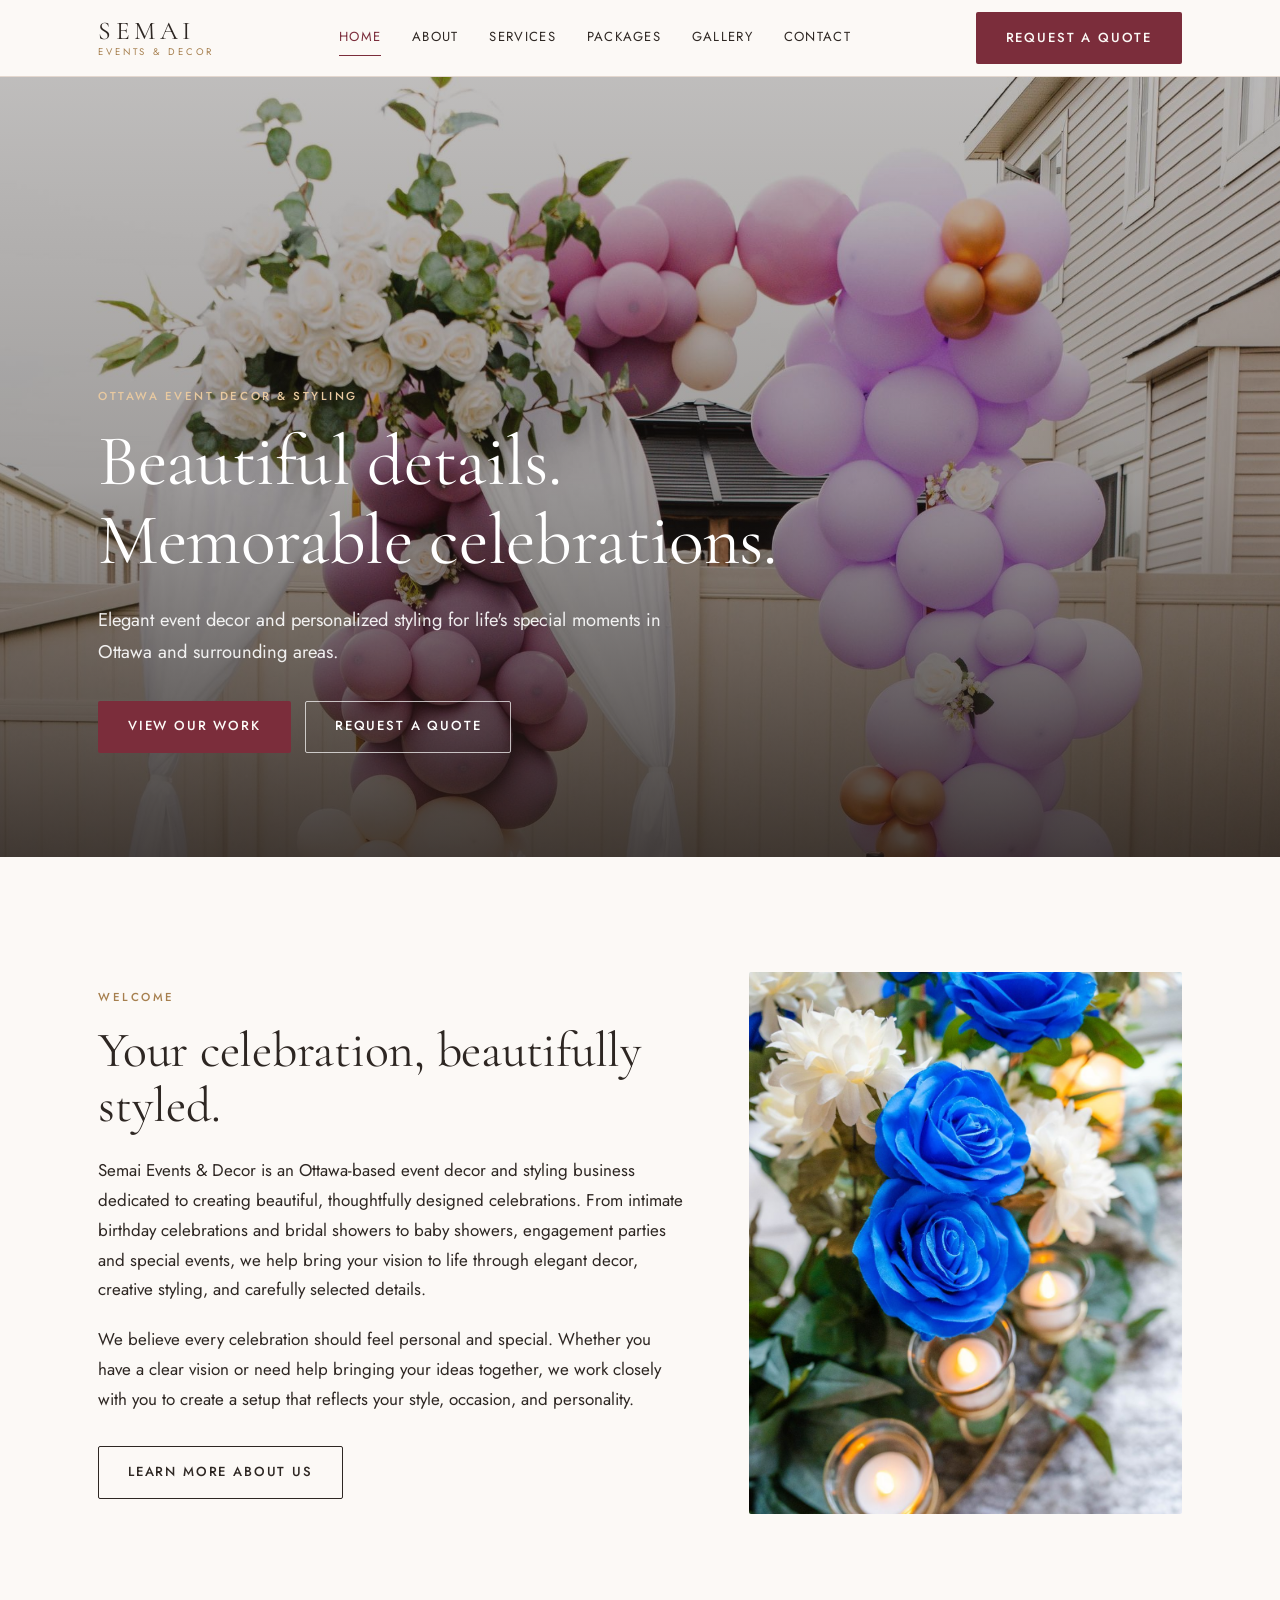
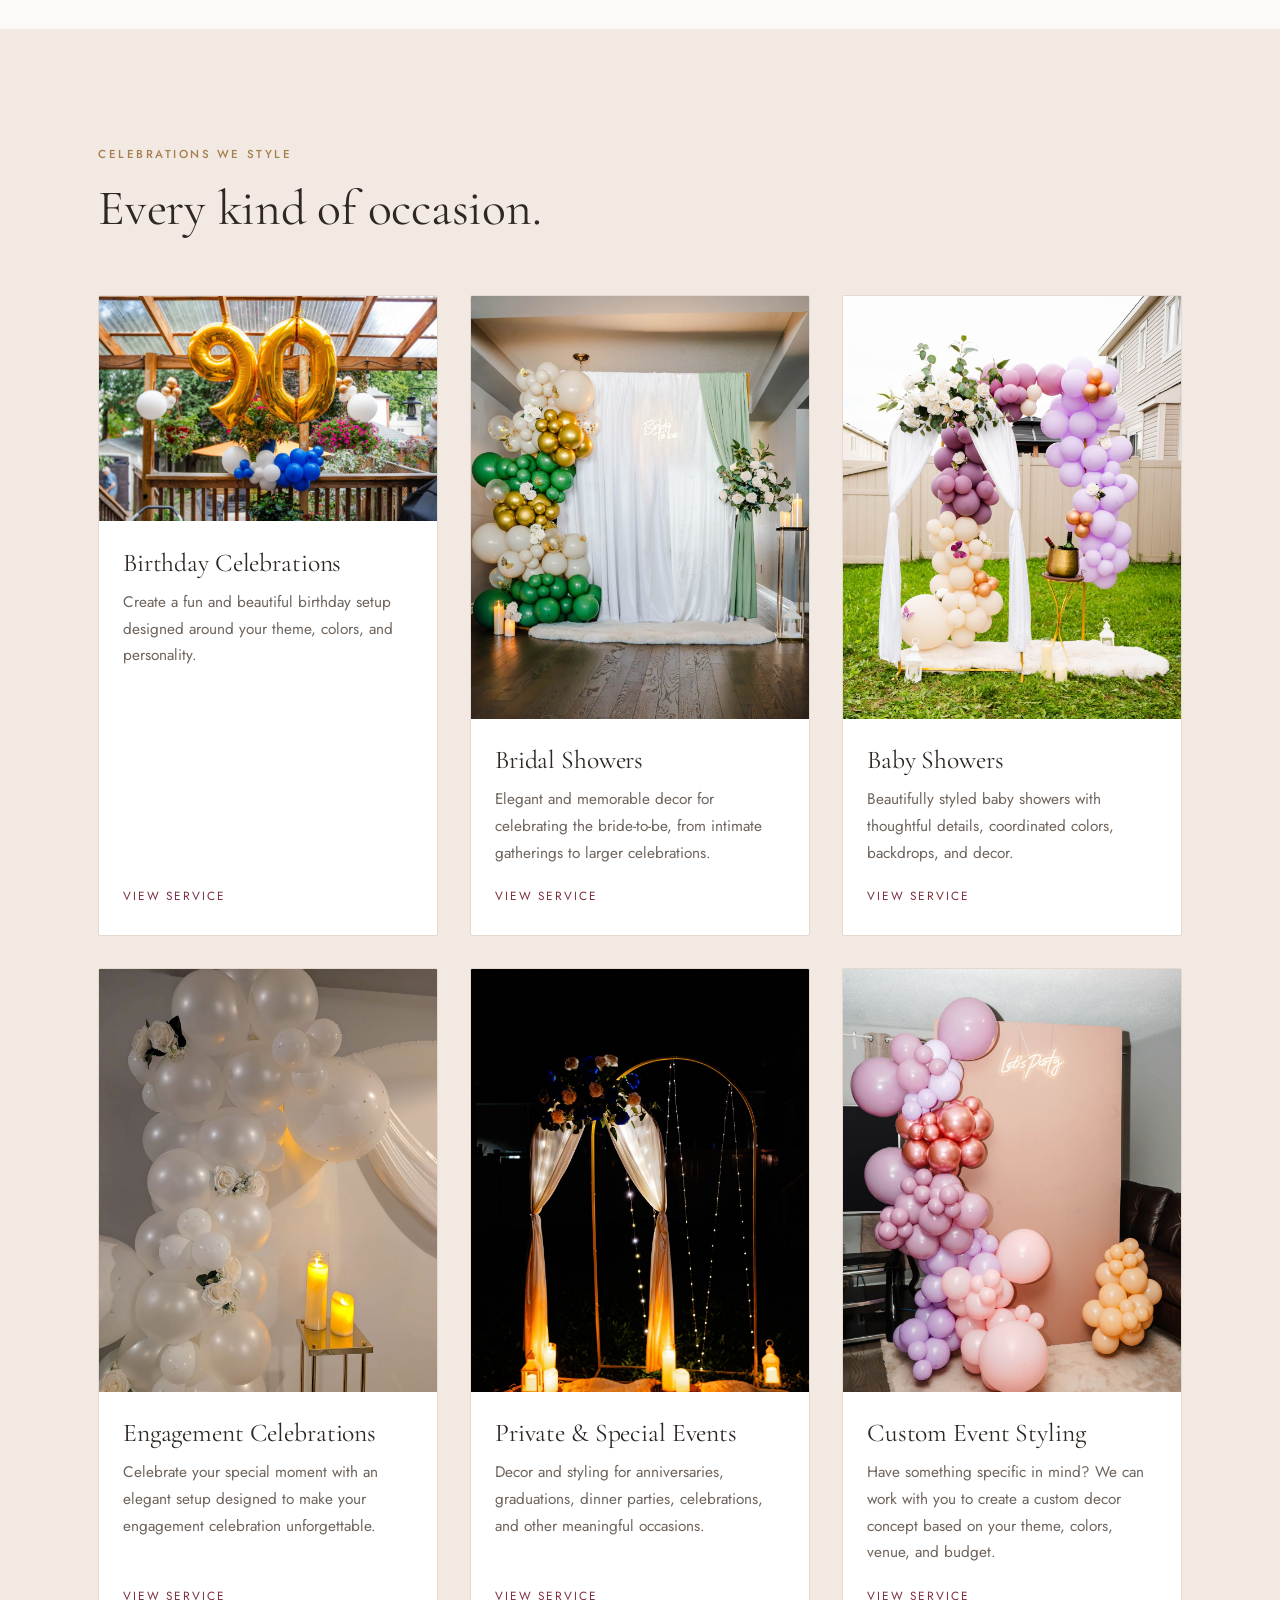
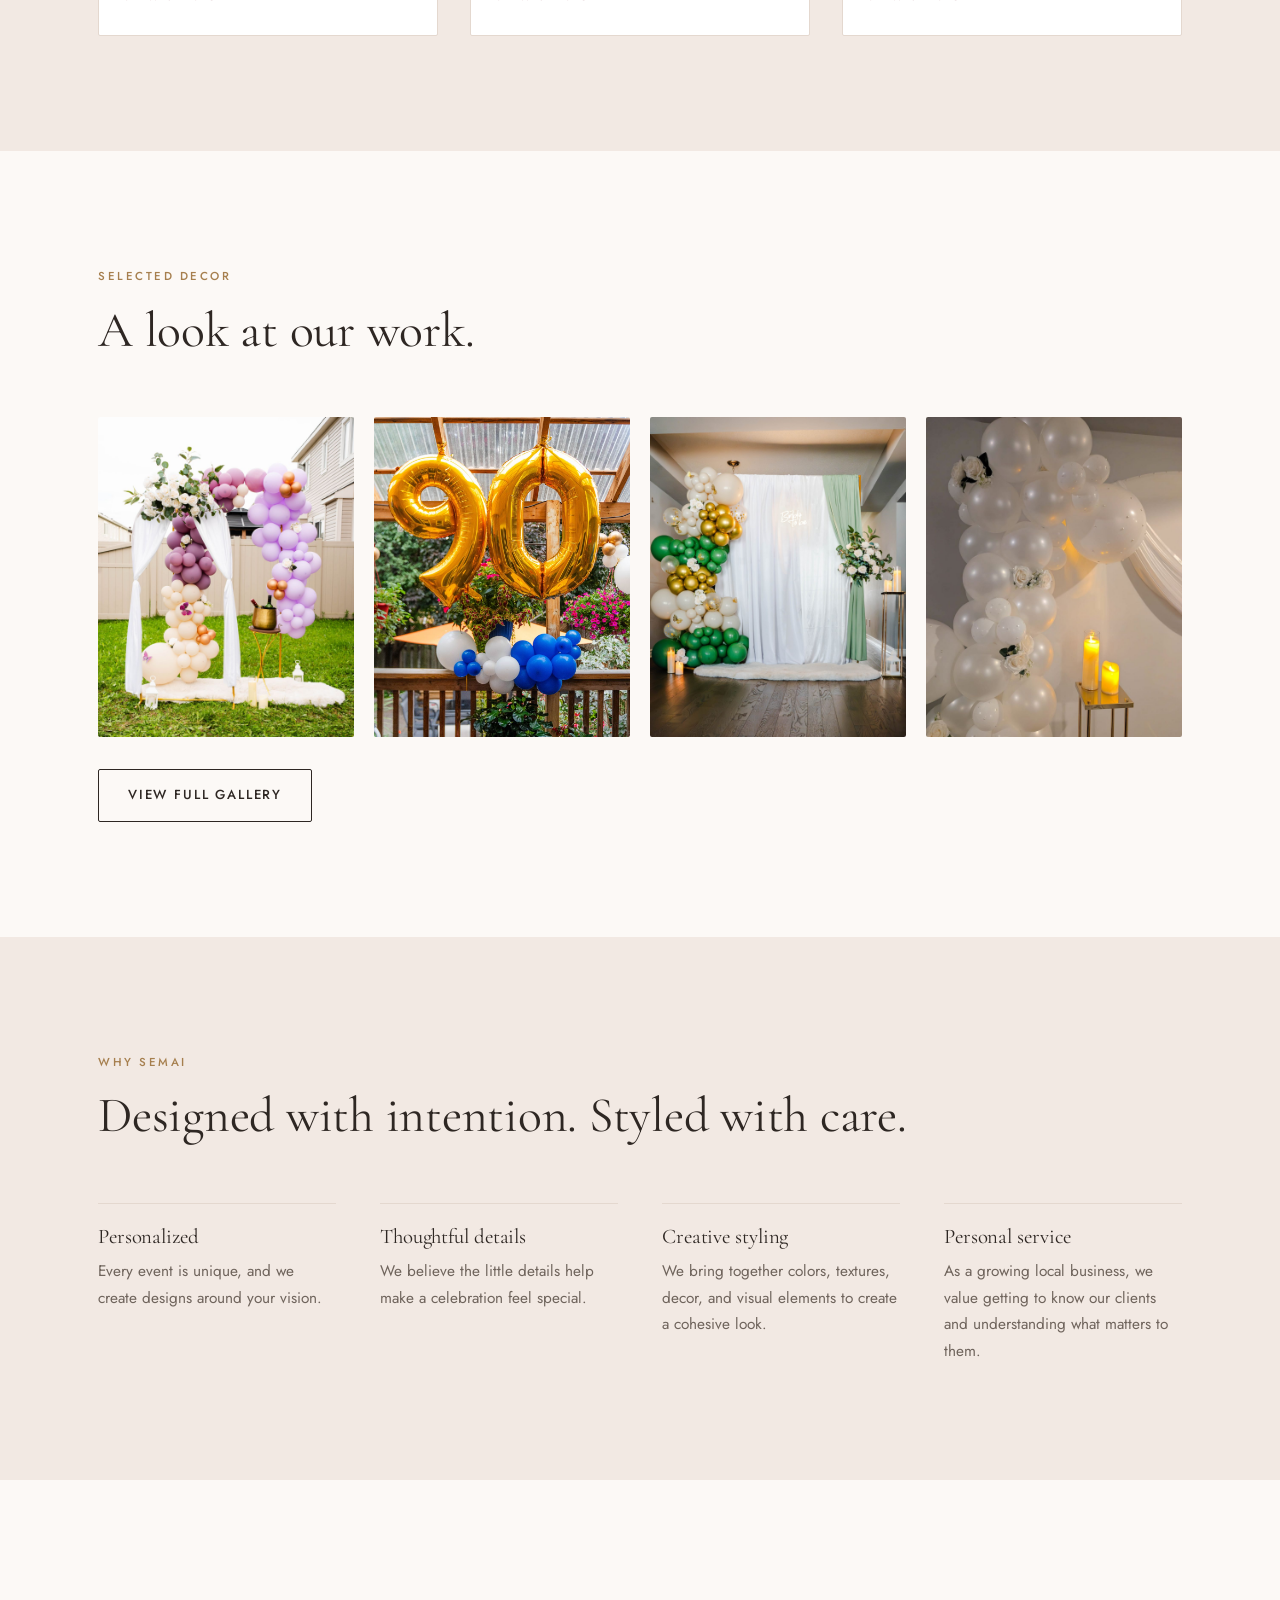
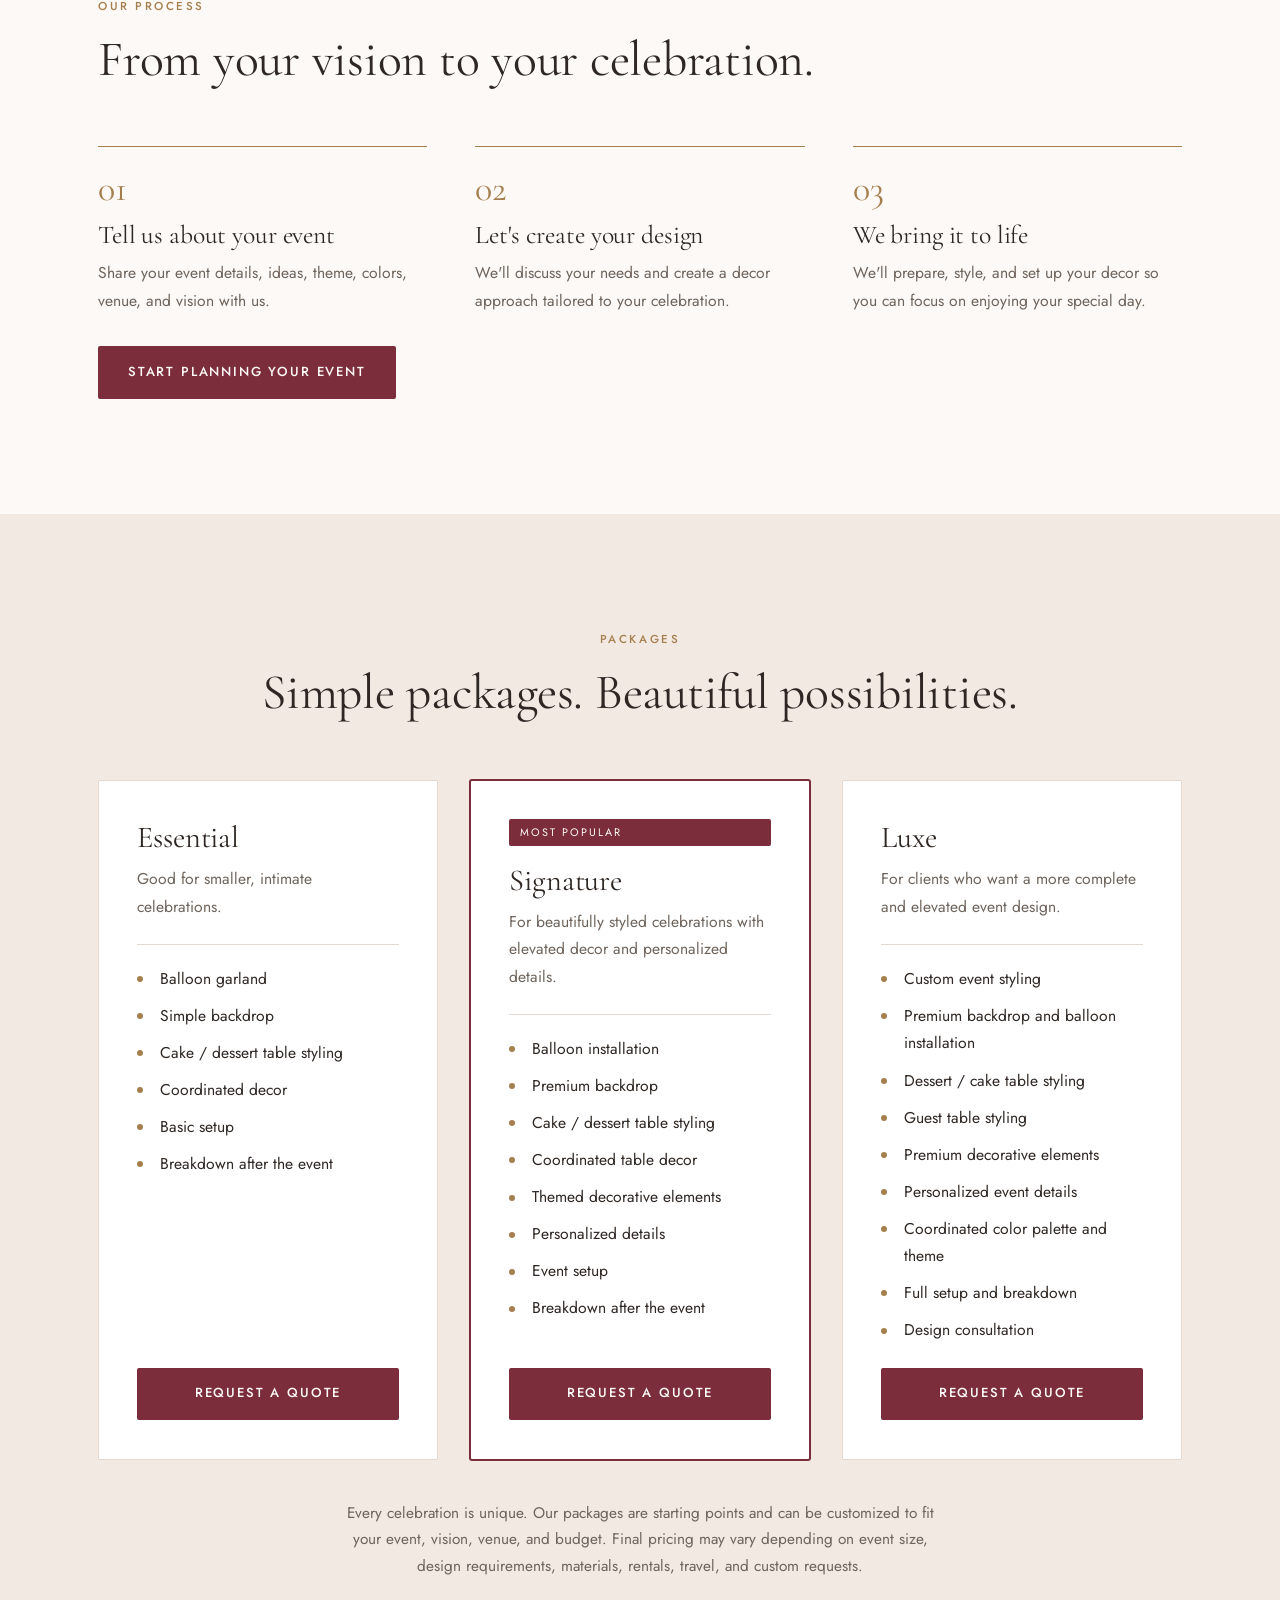
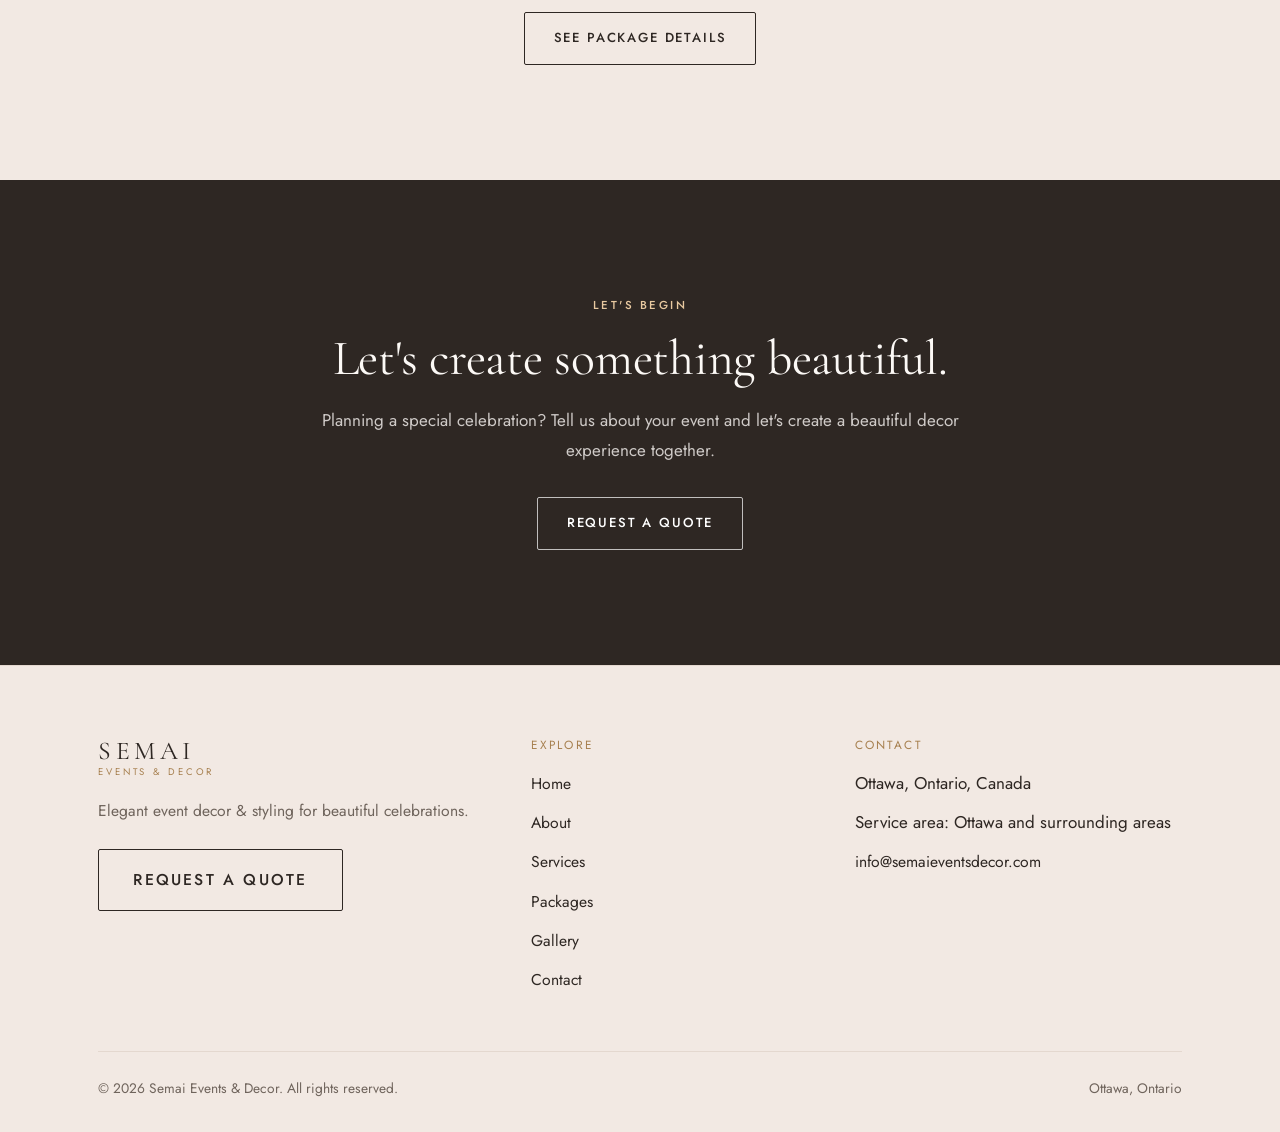
==== index.html @ d8f9713a "Add files via upload" ====
<!doctype html>
<html lang="en">
<head>
<meta charset="utf-8">
<meta name="viewport" content="width=device-width, initial-scale=1">
<title>Semai Events &amp; Decor | Ottawa Event Decor &amp; Styling</title>
<meta name="description" content="Semai Events &amp; Decor is an Ottawa event decorator creating beautiful, personalized event styling for birthdays, bridal showers, baby showers, engagements, and special events in Ottawa and surrounding areas.">
<meta name="author" content="Semai Events &amp; Decor">
<link rel="canonical" href="https://semaieventsdecor.com/">
<meta property="og:type" content="website">
<meta property="og:site_name" content="Semai Events &amp; Decor">
<meta property="og:title" content="Semai Events &amp; Decor | Ottawa Event Decor &amp; Styling">
<meta property="og:description" content="Semai Events &amp; Decor is an Ottawa event decorator creating beautiful, personalized event styling for birthdays, bridal showers, baby showers, engagements, and special events in Ottawa and surrounding areas.">
<meta property="og:url" content="https://semaieventsdecor.com/">
<meta property="og:image" content="https://semaieventsdecor.com/hero.jpg">
<meta name="twitter:card" content="summary_large_image">
<meta name="twitter:title" content="Semai Events &amp; Decor | Ottawa Event Decor &amp; Styling">
<meta name="twitter:description" content="Semai Events &amp; Decor is an Ottawa event decorator creating beautiful, personalized event styling for birthdays, bridal showers, baby showers, engagements, and special events in Ottawa and surrounding areas.">
<meta name="twitter:image" content="https://semaieventsdecor.com/hero.jpg">
<link rel="preconnect" href="https://fonts.googleapis.com">
<link rel="preconnect" href="https://fonts.gstatic.com" crossorigin>
<link href="https://fonts.googleapis.com/css2?family=Cormorant+Garamond:wght@300;400;500&amp;family=Jost:wght@300;400;500&amp;display=swap" rel="stylesheet">
<link rel="stylesheet" href="style.css">
</head>
<body>
<a class="skip-link" href="#main">Skip to content</a>
<header class="site-header">
  <div class="wrap site-header__inner">
    <a class="wordmark" href="index.html">
      <span class="wordmark__name">SEMAI</span>
      <span class="wordmark__sub">Events &amp; Decor</span>
    </a>
    <button class="nav-toggle" type="button" aria-expanded="false" aria-controls="primary-nav">
      <span></span><span></span><span></span>
      <span class="visually-hidden">Menu</span>
    </button>
    <nav class="nav" id="primary-nav" aria-label="Primary" hidden>
      <a href="index.html" aria-current="page">Home</a><a href="about.html">About</a><a href="services.html">Services</a><a href="packages.html">Packages</a><a href="gallery.html">Gallery</a><a href="contact.html">Contact</a>
    </nav>
    <a class="btn btn--solid header-cta" href="contact.html">Request a quote</a>
  </div>
</header>
<main id="main">

<section class="hero">
  <div class="hero__media"><img src="hero.jpg" data-fallback="https://semaieventsdecor.lovable.app/__l5e/assets-v1/5c01aa2e-61d4-41f7-9724-620efdf21cb2/hero.jpg" alt="Lilac, mauve and cream balloon arch with white roses and draped fabric in a backyard" loading="eager" fetchpriority="high"></div>
  <div class="wrap hero__inner">
    <span class="eyebrow">Ottawa event decor &amp; styling</span>
    <h1>Beautiful details.<br>Memorable celebrations.</h1>
    <p>Elegant event decor and personalized styling for life's special moments in Ottawa and surrounding areas.</p>
    <div class="btn-row">
      <a class="btn btn--solid" href="gallery.html">View our work</a>
      <a class="btn btn--light" href="contact.html">Request a quote</a>
    </div>
  </div>
</section>

<section class="section">
  <div class="wrap split split--wide-text">
    <div class="split__body">
      <span class="eyebrow">Welcome</span>
      <h2>Your celebration, beautifully styled.</h2>
      <p>Semai Events &amp; Decor is an Ottawa-based event decor and styling business dedicated to creating beautiful, thoughtfully designed celebrations. From intimate birthday celebrations and bridal showers to baby showers, engagement parties and special events, we help bring your vision to life through elegant decor, creative styling, and carefully selected details.</p>
      <p>We believe every celebration should feel personal and special. Whether you have a clear vision or need help bringing your ideas together, we work closely with you to create a setup that reflects your style, occasion, and personality.</p>
      <div class="btn-row"><a class="btn btn--ghost" href="about.html">Learn more about us</a></div>
    </div>
    <div class="split__media"><img src="about-studio.jpg" data-fallback="https://semaieventsdecor.lovable.app/assets/about-studio-kHiAcxfi.jpg" alt="Close-up of blue roses, white blooms and candlelight in a Semai Events &amp; Decor arrangement" loading="lazy"></div>
  </div>
</section>

<section class="section section--shell">
  <div class="wrap">
    <div class="section-head">
      <span class="eyebrow">Celebrations we style</span>
      <h2>Every kind of occasion.</h2>
    </div>
    <div class="cards"><a class="card" href="services.html">
  <div class="card__media" style="--media-ratio: 3 / 2"><img src="service-birthday.jpg" data-fallback="https://semaieventsdecor.lovable.app/assets/service-birthday-DWhHZ_2a.jpg" alt="Ninetieth birthday decor with gold number balloons and a blue and white garland under a garden pergola" loading="lazy"></div>
  <div class="card__body">
    <h3>Birthday Celebrations</h3>
    <p>Create a fun and beautiful birthday setup designed around your theme, colors, and personality.</p>
    <span class="card__more">View service</span>
  </div>
</a><a class="card" href="services.html">
  <div class="card__media"><img src="service-bridal.jpg" data-fallback="https://semaieventsdecor.lovable.app/assets/service-bridal-CkYIw01B.jpg" alt="Green, gold and cream balloon garland beside a white drape with a glowing Bride to be neon sign and a sage curtain with white roses" loading="lazy"></div>
  <div class="card__body">
    <h3>Bridal Showers</h3>
    <p>Elegant and memorable decor for celebrating the bride-to-be, from intimate gatherings to larger celebrations.</p>
    <span class="card__more">View service</span>
  </div>
</a><a class="card" href="services.html">
  <div class="card__media"><img src="service-baby.jpg" data-fallback="https://semaieventsdecor.lovable.app/assets/service-baby-DbaqTa8D.jpg" alt="Lilac and mauve balloon arch with white roses and draped fabric in a garden" loading="lazy"></div>
  <div class="card__body">
    <h3>Baby Showers</h3>
    <p>Beautifully styled baby showers with thoughtful details, coordinated colors, backdrops, and decor.</p>
    <span class="card__more">View service</span>
  </div>
</a><a class="card" href="services.html">
  <div class="card__media"><img src="service-engagement.jpg" data-fallback="https://semaieventsdecor.lovable.app/assets/service-engagement-7bYrcUMP.jpg" alt="White pearl balloon garland with ivory roses and candlelight" loading="lazy"></div>
  <div class="card__body">
    <h3>Engagement Celebrations</h3>
    <p>Celebrate your special moment with an elegant setup designed to make your engagement celebration unforgettable.</p>
    <span class="card__more">View service</span>
  </div>
</a><a class="card" href="services.html">
  <div class="card__media"><img src="service-private.jpg" alt="Candlelit gold arch with fairy lights and blue and peach roses at night" loading="lazy"></div>
  <div class="card__body">
    <h3>Private &amp; Special Events</h3>
    <p>Decor and styling for anniversaries, graduations, dinner parties, celebrations, and other meaningful occasions.</p>
    <span class="card__more">View service</span>
  </div>
</a><a class="card" href="services.html">
  <div class="card__media"><img src="service-custom.jpg" data-fallback="https://semaieventsdecor.lovable.app/assets/service-custom-Btgn97VC.jpg" alt="Balloon garland in mauve, lilac, blush and rose gold framing a peach backdrop with a Let&#39;s Party neon sign" loading="lazy"></div>
  <div class="card__body">
    <h3>Custom Event Styling</h3>
    <p>Have something specific in mind? We can work with you to create a custom decor concept based on your theme, colors, venue, and budget.</p>
    <span class="card__more">View service</span>
  </div>
</a></div>
  </div>
</section>

<section class="section">
  <div class="wrap">
    <div class="section-head">
      <span class="eyebrow">Selected decor</span>
      <h2>A look at our work.</h2>
    </div>
    <div class="grid-gallery"><figure class="shot" style="cursor:default"><img src="service-baby.jpg" data-fallback="https://semaieventsdecor.lovable.app/assets/service-baby-DbaqTa8D.jpg" alt="Lilac and mauve balloon arch with white roses and draped fabric in a garden" loading="lazy"></figure><figure class="shot" style="cursor:default"><img src="service-birthday.jpg" data-fallback="https://semaieventsdecor.lovable.app/assets/service-birthday-DWhHZ_2a.jpg" alt="Ninetieth birthday decor with gold number balloons and a blue and white garland under a garden pergola" loading="lazy"></figure><figure class="shot" style="cursor:default"><img src="service-bridal.jpg" data-fallback="https://semaieventsdecor.lovable.app/assets/service-bridal-CkYIw01B.jpg" alt="Green, gold and cream balloon garland beside a white drape with a glowing Bride to be neon sign and a sage curtain with white roses" loading="lazy"></figure><figure class="shot" style="cursor:default"><img src="service-engagement.jpg" data-fallback="https://semaieventsdecor.lovable.app/assets/service-engagement-7bYrcUMP.jpg" alt="White pearl balloon garland with ivory roses and candlelight" loading="lazy"></figure></div>
    <div class="btn-row"><a class="btn btn--ghost" href="gallery.html">View full gallery</a></div>
  </div>
</section>

<section class="section section--shell">
  <div class="wrap">
    <div class="section-head">
      <span class="eyebrow">Why Semai</span>
      <h2>Designed with intention. Styled with care.</h2>
    </div>
    <div class="values"><div class="value"><h3>Personalized</h3><p>Every event is unique, and we create designs around your vision.</p></div><div class="value"><h3>Thoughtful details</h3><p>We believe the little details help make a celebration feel special.</p></div><div class="value"><h3>Creative styling</h3><p>We bring together colors, textures, decor, and visual elements to create a cohesive look.</p></div><div class="value"><h3>Personal service</h3><p>As a growing local business, we value getting to know our clients and understanding what matters to them.</p></div></div>
  </div>
</section>

<section class="section">
  <div class="wrap">
    <div class="section-head">
      <span class="eyebrow">Our process</span>
      <h2>From your vision to your celebration.</h2>
    </div>
    <div class="steps"><div class="step"><span class="step__num">01</span><h3>Tell us about your event</h3><p>Share your event details, ideas, theme, colors, venue, and vision with us.</p></div><div class="step"><span class="step__num">02</span><h3>Let's create your design</h3><p>We'll discuss your needs and create a decor approach tailored to your celebration.</p></div><div class="step"><span class="step__num">03</span><h3>We bring it to life</h3><p>We'll prepare, style, and set up your decor so you can focus on enjoying your special day.</p></div></div>
    <div class="btn-row"><a class="btn btn--solid" href="contact.html">Start planning your event</a></div>
  </div>
</section>

<section class="section section--shell">
  <div class="wrap">
    <div class="section-head section-head--center">
      <span class="eyebrow">Packages</span>
      <h2>Simple packages. Beautiful possibilities.</h2>
    </div>
    <div class="packages"><article class="package">
  
  <h3>Essential</h3>
  <p class="package__intro">Good for smaller, intimate celebrations.</p>
  <ul class="package__list"><li>Balloon garland</li><li>Simple backdrop</li><li>Cake / dessert table styling</li><li>Coordinated decor</li><li>Basic setup</li><li>Breakdown after the event</li></ul>
  
  <a class="btn btn--solid" href="contact.html">Request a quote</a>
</article>
<article class="package package--featured">
  <span class="package__flag">Most popular</span>
  <h3>Signature</h3>
  <p class="package__intro">For beautifully styled celebrations with elevated decor and personalized details.</p>
  <ul class="package__list"><li>Balloon installation</li><li>Premium backdrop</li><li>Cake / dessert table styling</li><li>Coordinated table decor</li><li>Themed decorative elements</li><li>Personalized details</li><li>Event setup</li><li>Breakdown after the event</li></ul>
  
  <a class="btn btn--solid" href="contact.html">Request a quote</a>
</article>
<article class="package">
  
  <h3>Luxe</h3>
  <p class="package__intro">For clients who want a more complete and elevated event design.</p>
  <ul class="package__list"><li>Custom event styling</li><li>Premium backdrop and balloon installation</li><li>Dessert / cake table styling</li><li>Guest table styling</li><li>Premium decorative elements</li><li>Personalized event details</li><li>Coordinated color palette and theme</li><li>Full setup and breakdown</li><li>Design consultation</li></ul>
  
  <a class="btn btn--solid" href="contact.html">Request a quote</a>
</article></div>
    <p style="margin:2.5rem auto 0;text-align:center;color:var(--muted);font-size:.96rem">Every celebration is unique. Our packages are starting points and can be customized to fit your event, vision, venue, and budget. Final pricing may vary depending on event size, design requirements, materials, rentals, travel, and custom requests.</p>
    <div class="btn-row btn-row--center"><a class="btn btn--ghost" href="packages.html">See package details</a></div>
  </div>
</section>

<section class="section section--shell reviews" id="reviews" hidden aria-roledescription="carousel" aria-label="What our clients say">
  <div class="wrap">
    <span class="eyebrow">Kind words</span>
    <div class="reviews__stage">
      <button class="review__arrow review__arrow--prev" type="button" aria-label="Previous review"><svg viewBox="0 0 24 24" aria-hidden="true" focusable="false"><path d="M9 5l7 7-7 7" fill="none" stroke="currentColor" stroke-width="1.5" stroke-linecap="round" stroke-linejoin="round"/></svg></button>
      <div class="review__body">
        <blockquote class="review__text" aria-live="polite"></blockquote>
        <p class="review__who"></p>
      </div>
      <button class="review__arrow review__arrow--next" type="button" aria-label="Next review"><svg viewBox="0 0 24 24" aria-hidden="true" focusable="false"><path d="M9 5l7 7-7 7" fill="none" stroke="currentColor" stroke-width="1.5" stroke-linecap="round" stroke-linejoin="round"/></svg></button>
    </div>
    <div class="review__dots"></div>
    <p class="review__count" hidden></p>
  </div>
</section>
<section class="section cta-band">
  <div class="wrap">
    <span class="eyebrow">Let's begin</span>
    <h2>Let's create something beautiful.</h2>
    <p>Planning a special celebration? Tell us about your event and let's create a beautiful decor experience together.</p>
    <div class="btn-row btn-row--center">
      <a class="btn btn--light" href="contact.html">Request a quote</a>
    </div>
  </div>
</section>

</main>
<footer class="site-footer">
  <div class="wrap">
    <div class="footer-grid">
      <div>
        <a class="wordmark" href="index.html">
          <span class="wordmark__name">SEMAI</span>
          <span class="wordmark__sub">Events &amp; Decor</span>
        </a>
        <p style="margin-top:1.25rem">Elegant event decor &amp; styling for beautiful celebrations.</p>
        <a class="btn btn--ghost" href="contact.html">Request a quote</a>
      </div>
      <div>
        <h2>Explore</h2>
        <ul><li><a href="index.html">Home</a></li><li><a href="about.html">About</a></li><li><a href="services.html">Services</a></li><li><a href="packages.html">Packages</a></li><li><a href="gallery.html">Gallery</a></li><li><a href="contact.html">Contact</a></li></ul>
      </div>
      <div>
        <h2>Contact</h2>
        <ul>
          <li>Ottawa, Ontario, Canada</li>
          <li>Service area: Ottawa and surrounding areas</li>
          <li><a href="mailto:info@semaieventsdecor.com">info@semaieventsdecor.com</a></li>
        </ul>
      </div>
    </div>
    <div class="footer-bottom">
      <span>&copy; <span data-year>2026</span> Semai Events &amp; Decor. All rights reserved.</span>
      <span>Ottawa, Ontario</span>
    </div>
  </div>
</footer>
<script src="main.js"></script>
</body>
</html>
---- style.css ----
/* =============================================================
   Semai Events & Decor — stylesheet
   All colours, fonts and spacing live in the :root block below.
   Change a value there and it updates across every page.
   ============================================================= */

:root {
  /* --- Colour ------------------------------------------------ */
  --paper:      #FCF9F6;   /* page background, warm ivory        */
  --shell:      #F2E9E3;   /* alternating section background     */
  --ink:        #2E2723;   /* body + headings, warm near-black   */
  --muted:      #6F645C;   /* secondary text                     */
  --wine:       #7B2D3B;   /* primary accent, deep burgundy      */
  --wine-dark:  #5E2029;   /* hover state for the accent         */
  --brass:      #A67F4E;   /* hairlines, small marks, eyebrows   */
  --line:       #E4D8CF;   /* borders and rules                  */
  --white:      #FFFFFF;

  /* --- Type -------------------------------------------------- */
  --serif: "Cormorant Garamond", "Georgia", "Times New Roman", serif;
  --sans:  "Jost", "Helvetica Neue", Arial, sans-serif;

  /* --- Layout ------------------------------------------------ */
  --wrap: 1180px;
  --gutter: clamp(1.25rem, 5vw, 3rem);
  --section-y: clamp(4rem, 9vw, 7.5rem);
  --radius: 2px;
}

/* --- Reset -------------------------------------------------- */
*, *::before, *::after { box-sizing: border-box; }
html { -webkit-text-size-adjust: 100%; scroll-behavior: smooth; }
body, h1, h2, h3, h4, p, ul, ol, li, figure, blockquote { margin: 0; padding: 0; }
ul, ol { list-style: none; }
img { max-width: 100%; display: block; height: auto; }
button, input, select, textarea { font: inherit; color: inherit; }

@media (prefers-reduced-motion: reduce) {
  html { scroll-behavior: auto; }
  *, *::before, *::after {
    animation-duration: .01ms !important;
    animation-iteration-count: 1 !important;
    transition-duration: .01ms !important;
  }
}

/* --- Base --------------------------------------------------- */
body {
  background: var(--paper);
  color: var(--ink);
  font-family: var(--sans);
  font-size: 1.0625rem;
  font-weight: 400;
  line-height: 1.75;
  -webkit-font-smoothing: antialiased;
}

h1, h2, h3, .display {
  font-family: var(--serif);
  font-weight: 400;
  line-height: 1.1;
  letter-spacing: -0.005em;
}

h1 { font-size: clamp(2.75rem, 7vw, 4.75rem); }
h2 { font-size: clamp(2rem, 4.6vw, 3.1rem); }
h3 { font-size: clamp(1.35rem, 2.2vw, 1.6rem); line-height: 1.25; }

p { max-width: 68ch; }
a { color: var(--wine); text-decoration-thickness: 1px; text-underline-offset: 3px; }

:focus-visible {
  outline: 2px solid var(--wine);
  outline-offset: 3px;
}

.skip-link {
  position: absolute; left: -9999px; top: 0; z-index: 999;
  background: var(--ink); color: var(--paper);
  padding: .75rem 1.25rem;
}
.skip-link:focus { left: 0; }

/* --- Layout helpers ----------------------------------------- */
.wrap {
  width: 100%;
  max-width: var(--wrap);
  margin-inline: auto;
  padding-inline: var(--gutter);
}
.section { padding-block: var(--section-y); }
.section--shell { background: var(--shell); }
.section--tight { padding-block: clamp(2.5rem, 5vw, 4rem); }

.eyebrow {
  font-family: var(--sans);
  font-size: .72rem;
  font-weight: 500;
  letter-spacing: .22em;
  text-transform: uppercase;
  color: var(--brass);
  display: block;
  margin-bottom: 1rem;
}

.lede {
  font-size: 1.15rem;
  color: var(--muted);
  max-width: 62ch;
}

.section-head { margin-bottom: clamp(2.5rem, 5vw, 3.75rem); }
.section-head--center { text-align: center; }
.section-head--center p { margin-inline: auto; }

.rule {
  border: 0;
  border-top: 1px solid var(--line);
  margin-block: clamp(2.5rem, 5vw, 4rem);
}

/* --- Buttons ------------------------------------------------- */
.btn {
  display: inline-block;
  font-family: var(--sans);
  font-size: .82rem;
  font-weight: 500;
  letter-spacing: .14em;
  text-transform: uppercase;
  text-decoration: none;
  padding: 1.05em 2.2em;
  border: 1px solid transparent;
  border-radius: var(--radius);
  cursor: pointer;
  transition: background-color .2s ease, color .2s ease, border-color .2s ease;
}
.btn--solid { background: var(--wine); color: var(--paper); }
.btn--solid:hover, .btn--solid:focus-visible { background: var(--wine-dark); }
.btn--ghost { background: transparent; color: var(--ink); border-color: var(--ink); }
.btn--ghost:hover, .btn--ghost:focus-visible { background: var(--ink); color: var(--paper); }
.btn--light { background: transparent; color: var(--white); border-color: rgba(255,255,255,.7); }
.btn--light:hover, .btn--light:focus-visible { background: var(--white); color: var(--ink); }
.btn-row { display: flex; flex-wrap: wrap; gap: .9rem; margin-top: 2rem; }
.btn-row--center { justify-content: center; }

/* --- Header -------------------------------------------------- */
.site-header {
  position: sticky; top: 0; z-index: 100;
  background: rgba(252, 249, 246, .94);
  backdrop-filter: saturate(140%) blur(8px);
  border-bottom: 1px solid var(--line);
}
.site-header__inner {
  display: flex; align-items: center; justify-content: space-between;
  gap: 1.5rem;
  min-height: 76px;
}
.wordmark { text-decoration: none; color: var(--ink); line-height: 1; display: block; }
.wordmark__name {
  font-family: var(--serif);
  font-size: 1.6rem;
  letter-spacing: .18em;
  display: block;
}
.wordmark__sub {
  font-size: .6rem;
  letter-spacing: .3em;
  text-transform: uppercase;
  color: var(--brass);
  display: block;
  margin-top: .25rem;
}

.nav { display: flex; align-items: center; gap: clamp(1rem, 2.4vw, 2rem); }
.nav a {
  color: var(--ink);
  text-decoration: none;
  font-size: .82rem;
  letter-spacing: .1em;
  text-transform: uppercase;
  padding-block: .4rem;
  border-bottom: 1px solid transparent;
}
.nav a:hover { border-bottom-color: var(--brass); }
.nav a[aria-current="page"] { border-bottom-color: var(--wine); color: var(--wine); }

.header-cta { display: none; }
@media (min-width: 1040px) { .header-cta { display: inline-block; } }

.nav-toggle {
  display: inline-flex; flex-direction: column; justify-content: center; gap: 5px;
  width: 44px; height: 44px;
  background: none; border: 1px solid var(--line); border-radius: var(--radius);
  cursor: pointer; padding: 0 11px;
}
.nav-toggle span { display: block; height: 1px; background: var(--ink); transition: transform .2s ease, opacity .2s ease; }
.nav-toggle[aria-expanded="true"] span:nth-child(1) { transform: translateY(6px) rotate(45deg); }
.nav-toggle[aria-expanded="true"] span:nth-child(2) { opacity: 0; }
.nav-toggle[aria-expanded="true"] span:nth-child(3) { transform: translateY(-6px) rotate(-45deg); }

@media (max-width: 899px) {
  .nav {
    position: absolute; inset: 100% 0 auto 0;
    flex-direction: column; align-items: stretch;
    gap: 0;
    background: var(--paper);
    border-bottom: 1px solid var(--line);
    padding: .5rem var(--gutter) 1.5rem;
  }
  .nav[hidden] { display: none; }
  .nav a { padding-block: .9rem; border-bottom: 1px solid var(--line); }
  .nav a:last-child { border-bottom: 1px solid var(--line); }
}
@media (min-width: 900px) {
  .nav-toggle { display: none; }
  .nav[hidden] { display: flex; }
}

/* --- Hero ---------------------------------------------------- */
.hero {
  position: relative;
  min-height: min(88vh, 780px);
  display: grid;
  align-items: end;
  color: var(--white);
  isolation: isolate;
}
.hero__media { position: absolute; inset: 0; z-index: -2; background: var(--ink); }
.hero__media img { width: 100%; height: 100%; object-fit: cover; }
.hero::after {
  content: ""; position: absolute; inset: 0; z-index: -1;
  background: linear-gradient(to top, rgba(30,24,21,.82) 0%, rgba(30,24,21,.42) 48%, rgba(30,24,21,.28) 100%);
}
.hero__inner { padding-block: clamp(3.5rem, 9vw, 6.5rem); }
.hero .eyebrow { color: #E8C9A0; }
/* Sized so "Memorable celebrations." holds one line at any width.
   The <br> forces the break; this keeps the second line from wrapping again. */
.hero h1 { max-width: none; font-size: min(8.2vw, 4.5rem); }
.hero p { color: rgba(255,255,255,.9); font-size: 1.15rem; margin-top: 1.5rem; max-width: 54ch; }

/* One deliberate entrance on the hero, and nothing else on the page. */
.hero__inner > * { animation: rise .9s cubic-bezier(.2,.7,.3,1) both; }
.hero__inner > *:nth-child(2) { animation-delay: .1s; }
.hero__inner > *:nth-child(3) { animation-delay: .18s; }
.hero__inner > *:nth-child(4) { animation-delay: .26s; }
@keyframes rise { from { opacity: 0; transform: translateY(14px); } to { opacity: 1; transform: none; } }

/* --- Banner photo (interior pages) ---------------------------
   Held to half the content width so a portrait photo doesn't run
   the full height of the screen. */
.banner-photo { margin: 0 auto; max-width: 560px; }
.banner-photo img { width: 100%; border-radius: var(--radius); }

/* --- Page banner (interior pages) ---------------------------- */
.banner { padding-block: clamp(3rem, 7vw, 5.5rem) clamp(2rem, 4vw, 3rem); }
.banner h1 { max-width: 18ch; }
.banner p { margin-top: 1.5rem; }

/* --- Editorial two-column ------------------------------------ */
.split {
  display: grid;
  gap: clamp(2rem, 5vw, 4.5rem);
  align-items: center;
}
@media (min-width: 860px) {
  .split { grid-template-columns: 1fr 1fr; }
  .split--wide-text { grid-template-columns: 1.15fr .85fr; }
}
.split__media img { width: 100%; aspect-ratio: 4 / 5; object-fit: cover; border-radius: var(--radius); }
.split__body p + p { margin-top: 1.25rem; }
.split__body h2 { margin-bottom: 1.5rem; }

/* --- Service cards ------------------------------------------- */
.cards {
  display: grid;
  gap: clamp(1.25rem, 2.5vw, 2rem);
  grid-template-columns: repeat(auto-fit, minmax(255px, 1fr));
}
.card {
  display: flex; flex-direction: column;
  background: var(--white);
  border: 1px solid var(--line);
  border-radius: var(--radius);
  text-decoration: none; color: inherit;
  overflow: hidden;
  transition: border-color .2s ease;
}
.card:hover { border-color: var(--brass); }
.card__media { aspect-ratio: var(--media-ratio, 4 / 5); overflow: hidden; background: var(--shell); }
.card__media img { width: 100%; height: 100%; object-fit: cover; }
.card__body { padding: 1.6rem 1.5rem 1.75rem; display: flex; flex-direction: column; flex: 1; }
.card h3 { margin-bottom: .6rem; }
.card p { font-size: .96rem; color: var(--muted); flex: 1; }
.card__more {
  margin-top: 1.25rem;
  font-size: .74rem; letter-spacing: .16em; text-transform: uppercase;
  color: var(--wine);
}

/* --- Service detail rows ------------------------------------- */
.service { display: grid; gap: clamp(1.5rem, 4vw, 3.5rem); align-items: center; }
@media (min-width: 860px) {
  .service { grid-template-columns: 1fr 1fr; }
  .service:nth-child(even) .service__media { order: 2; }
}
.service + .service { margin-top: clamp(3rem, 7vw, 5.5rem); }
/* No fixed ratio here: every service photo is shown whole, never cropped. */
.service__media img { width: 100%; height: auto; border-radius: var(--radius); }
.service__body h2 { font-size: clamp(1.8rem, 3.4vw, 2.5rem); margin-bottom: 1rem; }
.service__body p { color: var(--muted); }
.service__body .btn { margin-top: 1.75rem; }

/* --- Numbered steps (a real sequence, so numbers earn their place) */
.steps { display: grid; gap: clamp(1.75rem, 4vw, 3rem); counter-reset: step; }
@media (min-width: 800px) { .steps { grid-template-columns: repeat(3, 1fr); } }
.step { border-top: 1px solid var(--brass); padding-top: 1.5rem; }
.step__num {
  font-family: var(--serif);
  font-size: 2.25rem;
  color: var(--brass);
  line-height: 1;
  display: block;
  margin-bottom: .75rem;
}
.step h3 { margin-bottom: .5rem; }
.step p { color: var(--muted); font-size: .98rem; }

/* --- Value grid (not a sequence: no numbers) ------------------ */
.values { display: grid; gap: clamp(1.75rem, 3.5vw, 2.75rem); }
@media (min-width: 640px) { .values { grid-template-columns: repeat(2, 1fr); } }
@media (min-width: 1000px) { .values { grid-template-columns: repeat(4, 1fr); } }
.value { border-top: 1px solid var(--line); padding-top: 1.25rem; }
.value h3 { font-size: 1.3rem; margin-bottom: .5rem; }
.value p { color: var(--muted); font-size: .96rem; }

/* --- Packages ------------------------------------------------ */
.packages { display: grid; gap: clamp(1.5rem, 3vw, 2rem); align-items: start; }
@media (min-width: 900px) { .packages { grid-template-columns: repeat(3, 1fr); } }
.package {
  background: var(--white);
  border: 1px solid var(--line);
  border-radius: var(--radius);
  padding: clamp(1.75rem, 3vw, 2.5rem);
  display: flex; flex-direction: column; height: 100%;
}
.package--featured { border-color: var(--wine); border-width: 1px; box-shadow: 0 0 0 1px var(--wine); }
.package__flag {
  display: inline-block;
  background: var(--wine); color: var(--paper);
  font-size: .68rem; letter-spacing: .18em; text-transform: uppercase;
  padding: .35em 1em; border-radius: var(--radius);
  margin-bottom: 1rem;
}
.package h3 { font-size: 1.9rem; margin-bottom: .5rem; }
.package__intro { color: var(--muted); font-size: .98rem; margin-bottom: 1.5rem; }
.package__list { border-top: 1px solid var(--line); padding-top: 1.25rem; margin-bottom: 1.5rem; }
.package__list li { position: relative; padding-left: 1.4rem; font-size: .98rem; }
.package__list li + li { margin-top: .6rem; }
.package__list li::before {
  content: ""; position: absolute; left: 0; top: .72em;
  width: 6px; height: 6px; background: var(--brass); border-radius: 50%;
}
.package__best { font-size: .92rem; color: var(--muted); margin-bottom: 1.75rem; }
.package .btn { margin-top: auto; text-align: center; }

.note-card {
  background: var(--white);
  border: 1px solid var(--line);
  border-left: 2px solid var(--brass);
  border-radius: var(--radius);
  padding: clamp(1.75rem, 3vw, 2.5rem);
}
.note-card h2 { font-size: 1.75rem; margin-bottom: 1.25rem; }
.note-card li { position: relative; padding-left: 1.4rem; color: var(--muted); font-size: .98rem; }
.note-card li + li { margin-top: .75rem; }
.note-card li::before { content: ""; position: absolute; left: 0; top: .72em; width: 6px; height: 6px; background: var(--line); border-radius: 50%; }

/* --- Gallery ------------------------------------------------- */
.filters { display: flex; flex-wrap: wrap; gap: .5rem; margin-bottom: clamp(2rem, 4vw, 3rem); }
.filter {
  background: transparent;
  border: 1px solid var(--line);
  border-radius: 100px;
  padding: .55em 1.35em;
  font-size: .76rem; letter-spacing: .12em; text-transform: uppercase;
  cursor: pointer;
  transition: background-color .2s ease, border-color .2s ease, color .2s ease;
}
.filter:hover { border-color: var(--brass); }
.filter[aria-pressed="true"] { background: var(--ink); border-color: var(--ink); color: var(--paper); }

.grid-gallery { display: grid; gap: clamp(.75rem, 1.6vw, 1.25rem); grid-template-columns: repeat(auto-fill, minmax(230px, 1fr)); }
.shot {
  margin: 0; padding: 0; border: 0; background: var(--shell);
  cursor: zoom-in; overflow: hidden; border-radius: var(--radius);
  aspect-ratio: 4 / 5;
}
.shot img { width: 100%; height: 100%; object-fit: cover; }
.shot[hidden] { display: none; }
.shot--wide { aspect-ratio: 3 / 2; }
@media (min-width: 560px) { .shot--wide { grid-column: span 2; } }

.lightbox {
  position: fixed; inset: 0; z-index: 200;
  background: rgba(25, 20, 18, .94);
  display: grid; place-items: center;
  padding: clamp(1rem, 5vw, 3rem);
}
.lightbox[hidden] { display: none; }
.lightbox img { max-width: min(1100px, 100%); max-height: 82vh; object-fit: contain; }
.lightbox figcaption { color: rgba(255,255,255,.8); font-size: .9rem; text-align: center; margin-top: 1rem; }
.lightbox__close {
  position: absolute; top: 1rem; right: 1rem;
  width: 46px; height: 46px;
  background: transparent; border: 1px solid rgba(255,255,255,.5); border-radius: 50%;
  color: var(--white); font-size: 1.4rem; line-height: 1; cursor: pointer;
}

/* --- Testimonial -------------------------------------------- */
.quote { text-align: center; max-width: 46ch; margin-inline: auto; }
.quote blockquote {
  font-family: var(--serif);
  font-size: clamp(1.75rem, 3.6vw, 2.5rem);
  line-height: 1.25;
}
.quote p { color: var(--muted); margin: 1.75rem auto 0; font-size: 1rem; }

/* --- Contact form ------------------------------------------- */
.contact-layout { display: grid; gap: clamp(2.5rem, 5vw, 4rem); align-items: start; }
@media (min-width: 960px) { .contact-layout { grid-template-columns: 1.35fr .65fr; } }

.form { background: var(--white); border: 1px solid var(--line); border-radius: var(--radius); padding: clamp(1.5rem, 3.5vw, 2.75rem); }
.field-grid { display: grid; gap: 1.25rem; }
@media (min-width: 620px) { .field-grid--2 { grid-template-columns: 1fr 1fr; } }
.field { display: flex; flex-direction: column; gap: .45rem; }
.field label, .fieldset-legend {
  font-size: .74rem; letter-spacing: .14em; text-transform: uppercase; color: var(--muted);
}
.field input, .field select, .field textarea {
  background: var(--paper);
  border: 1px solid var(--line);
  border-radius: var(--radius);
  padding: .85em 1em;
  font-size: 1rem;
  width: 100%;
}
.field textarea { min-height: 150px; resize: vertical; }
.field input:focus, .field select:focus, .field textarea:focus { border-color: var(--brass); outline-offset: 1px; }

.fieldset { border: 0; padding: 0; margin: 1.75rem 0 0; }
.fieldset-legend { display: block; margin-bottom: .9rem; }
.checks { display: grid; gap: .65rem; }
@media (min-width: 620px) { .checks { grid-template-columns: 1fr 1fr; } }
.check { display: flex; align-items: center; gap: .6rem; font-size: .96rem; text-transform: none; letter-spacing: 0; color: var(--ink); cursor: pointer; }
.check input { width: 17px; height: 17px; accent-color: var(--wine); flex: none; }

.form .btn { margin-top: 2rem; width: 100%; }
.form__note { font-size: .88rem; color: var(--muted); margin-top: 1rem; }
.form__status { margin-top: 1rem; font-size: .96rem; padding: .9rem 1.1rem; border-radius: var(--radius); }
.form__status[hidden] { display: none; }
.form__status--ok { background: #EDF3EC; border: 1px solid #C4D9C0; color: #2F5A2A; }
.form__status--err { background: #F7EDEE; border: 1px solid #E0C3C7; color: var(--wine-dark); }

.info-list li { border-top: 1px solid var(--line); padding-block: 1.1rem; }
.info-list li:last-child { border-bottom: 1px solid var(--line); }
.info-list dt, .info-list .info-label {
  font-size: .72rem; letter-spacing: .16em; text-transform: uppercase; color: var(--brass);
  display: block; margin-bottom: .25rem;
}

/* --- CTA band ------------------------------------------------ */
.cta-band { background: var(--ink); color: var(--paper); text-align: center; }
.cta-band .eyebrow { color: #E8C9A0; }
.cta-band h2 { color: var(--paper); }
.cta-band p { color: rgba(252,249,246,.78); margin: 1.25rem auto 0; }

/* --- Footer -------------------------------------------------- */
.site-footer { background: var(--shell); border-top: 1px solid var(--line); padding-block: clamp(3rem, 6vw, 4.5rem) 2rem; }
.footer-grid { display: grid; gap: clamp(2rem, 4vw, 3.5rem); }
@media (min-width: 760px) { .footer-grid { grid-template-columns: 1.4fr 1fr 1.2fr; } }
.site-footer h2 { font-size: .74rem; font-family: var(--sans); letter-spacing: .18em; text-transform: uppercase; color: var(--brass); margin-bottom: 1.1rem; }
.site-footer p { color: var(--muted); font-size: .98rem; }
.site-footer li + li { margin-top: .6rem; }
.site-footer a { color: var(--ink); text-decoration: none; font-size: .98rem; }
.site-footer a:hover { color: var(--wine); text-decoration: underline; }
.footer-bottom {
  border-top: 1px solid var(--line);
  margin-top: clamp(2.5rem, 5vw, 3.5rem);
  padding-top: 1.5rem;
  display: flex; flex-wrap: wrap; gap: .75rem; justify-content: space-between;
  font-size: .86rem; color: var(--muted);
}
.site-footer .btn { margin-top: 1.5rem; }

/* --- Misc --------------------------------------------------- */
.visually-hidden {
  position: absolute; width: 1px; height: 1px;
  padding: 0; margin: -1px; overflow: hidden;
  clip: rect(0 0 0 0); white-space: nowrap; border: 0;
}

/* Single-column reading width for longer text sections */
.story { max-width: 46rem; }

/* --- Reviews band --------------------------------------------
   Hidden until at least one review is added in main.js. */
.reviews { text-align: center; padding-block: clamp(2.75rem, 6vw, 4.5rem); }
.reviews[hidden] { display: none; }

.reviews__stage {
  display: grid;
  grid-template-columns: auto minmax(0, 1fr) auto;
  align-items: center;
  gap: clamp(.5rem, 2vw, 2rem);
  touch-action: pan-y;
}
.review__body { min-width: 0; }
.review__text {
  font-family: var(--serif);
  font-size: clamp(1.35rem, 2.7vw, 2.05rem);
  line-height: 1.3;
  max-width: 42ch;
  margin: 0 auto;
  min-height: 2.6em;                 /* stops the band jumping between reviews */
  transition: opacity .4s ease;
}
.review__who {
  font-size: .78rem; letter-spacing: .16em; text-transform: uppercase;
  color: var(--muted); margin: 1.1rem auto 0; min-height: 1.4em;
  transition: opacity .4s ease;
}
.reviews.is-fading .review__text, .reviews.is-fading .review__who { opacity: 0; }

.review__arrow {
  display: grid; place-items: center;
  width: clamp(38px, 9vw, 48px); aspect-ratio: 1;
  border: 1px solid var(--line); border-radius: 50%;
  background: var(--paper); color: var(--ink);
  cursor: pointer;
  transition: background-color .2s ease, border-color .2s ease, color .2s ease;
}
.review__arrow svg { width: 40%; height: 40%; }
.review__arrow--prev svg { transform: scaleX(-1); }
.review__arrow:hover, .review__arrow:focus-visible {
  background: var(--wine); border-color: var(--wine); color: var(--paper);
}
.review__arrow[hidden] { display: none; }

.review__dots { display: flex; justify-content: center; flex-wrap: wrap; gap: .55rem; margin-top: 1.5rem; }
.review__dots:empty { display: none; }
.review__dots button {
  width: 9px; height: 9px; padding: 0;
  border: 1px solid var(--brass); border-radius: 50%;
  background: transparent; cursor: pointer;
  transition: background-color .2s ease;
}
.review__dots button[aria-selected="true"] { background: var(--brass); }

.review__count {
  margin: 1.5rem auto 0;
  font-size: .78rem; letter-spacing: .16em; color: var(--muted);
  font-variant-numeric: tabular-nums;
}
.review__count[hidden] { display: none; }
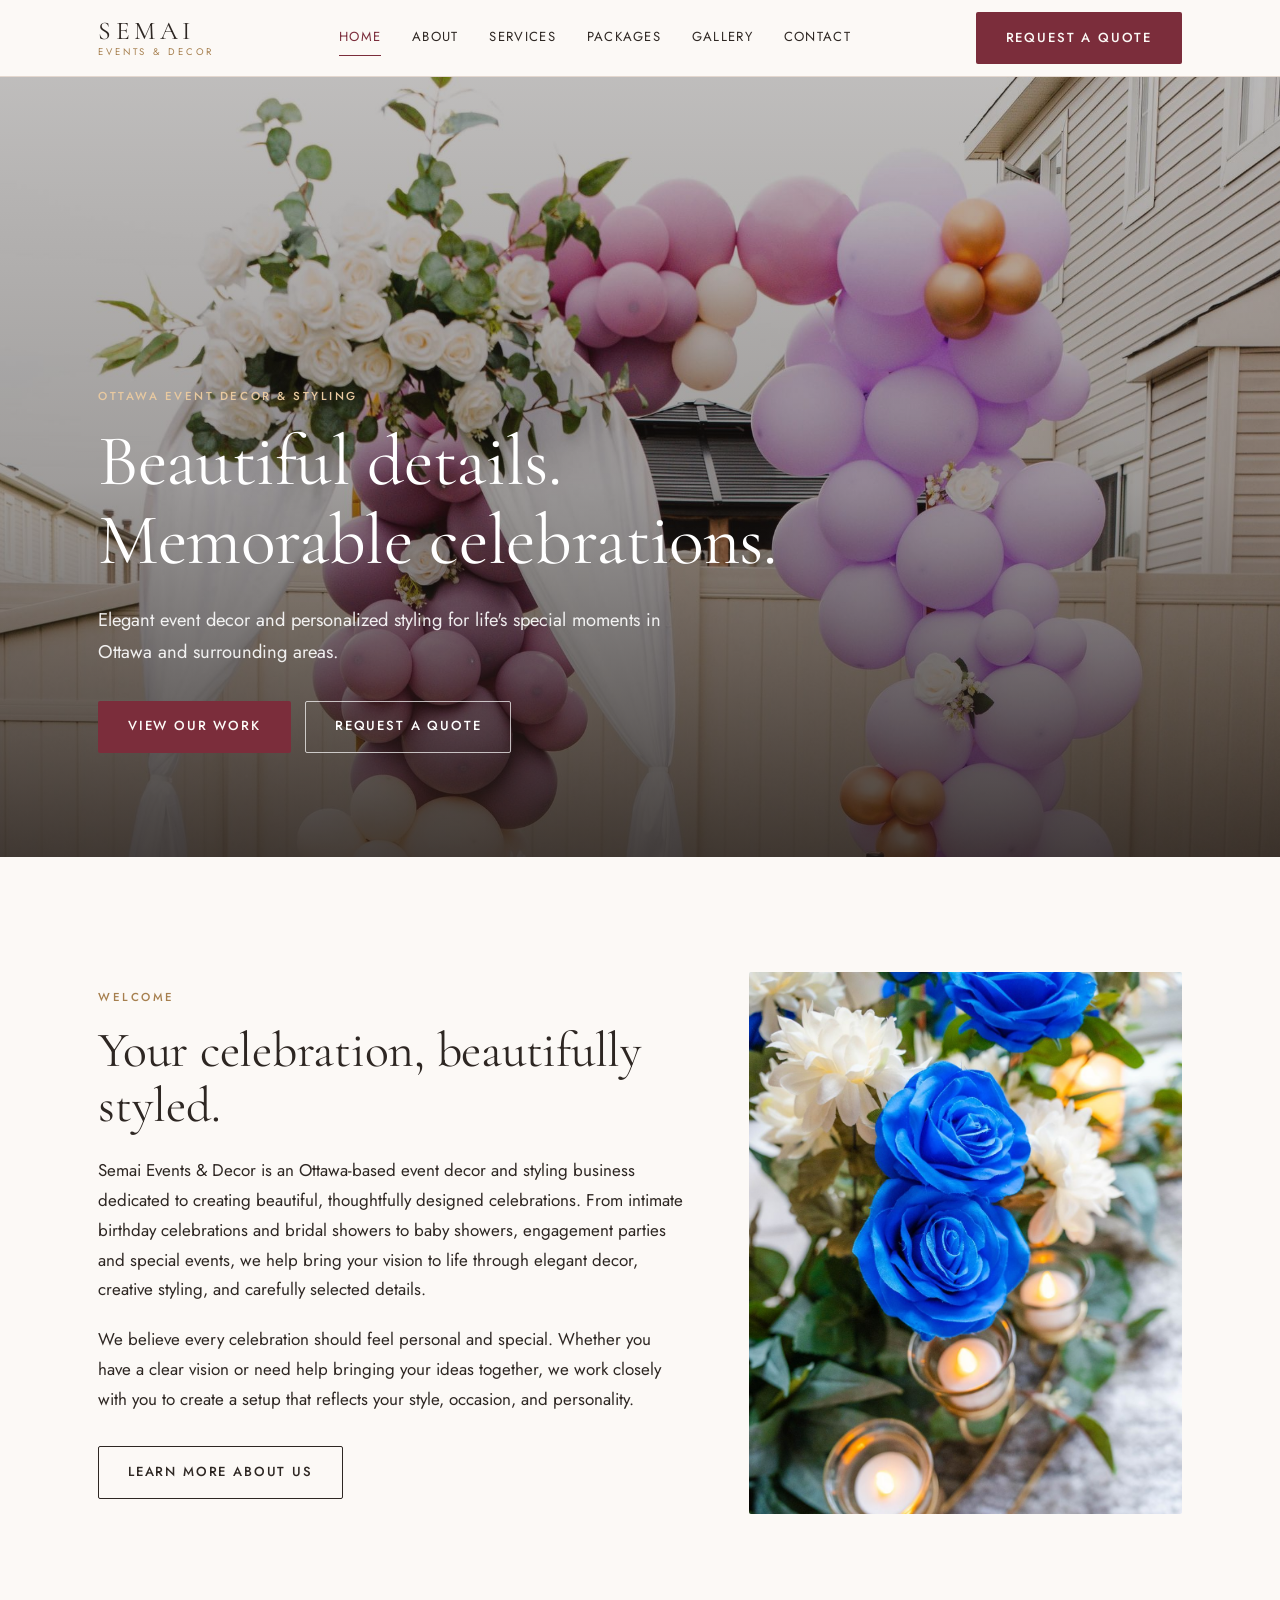
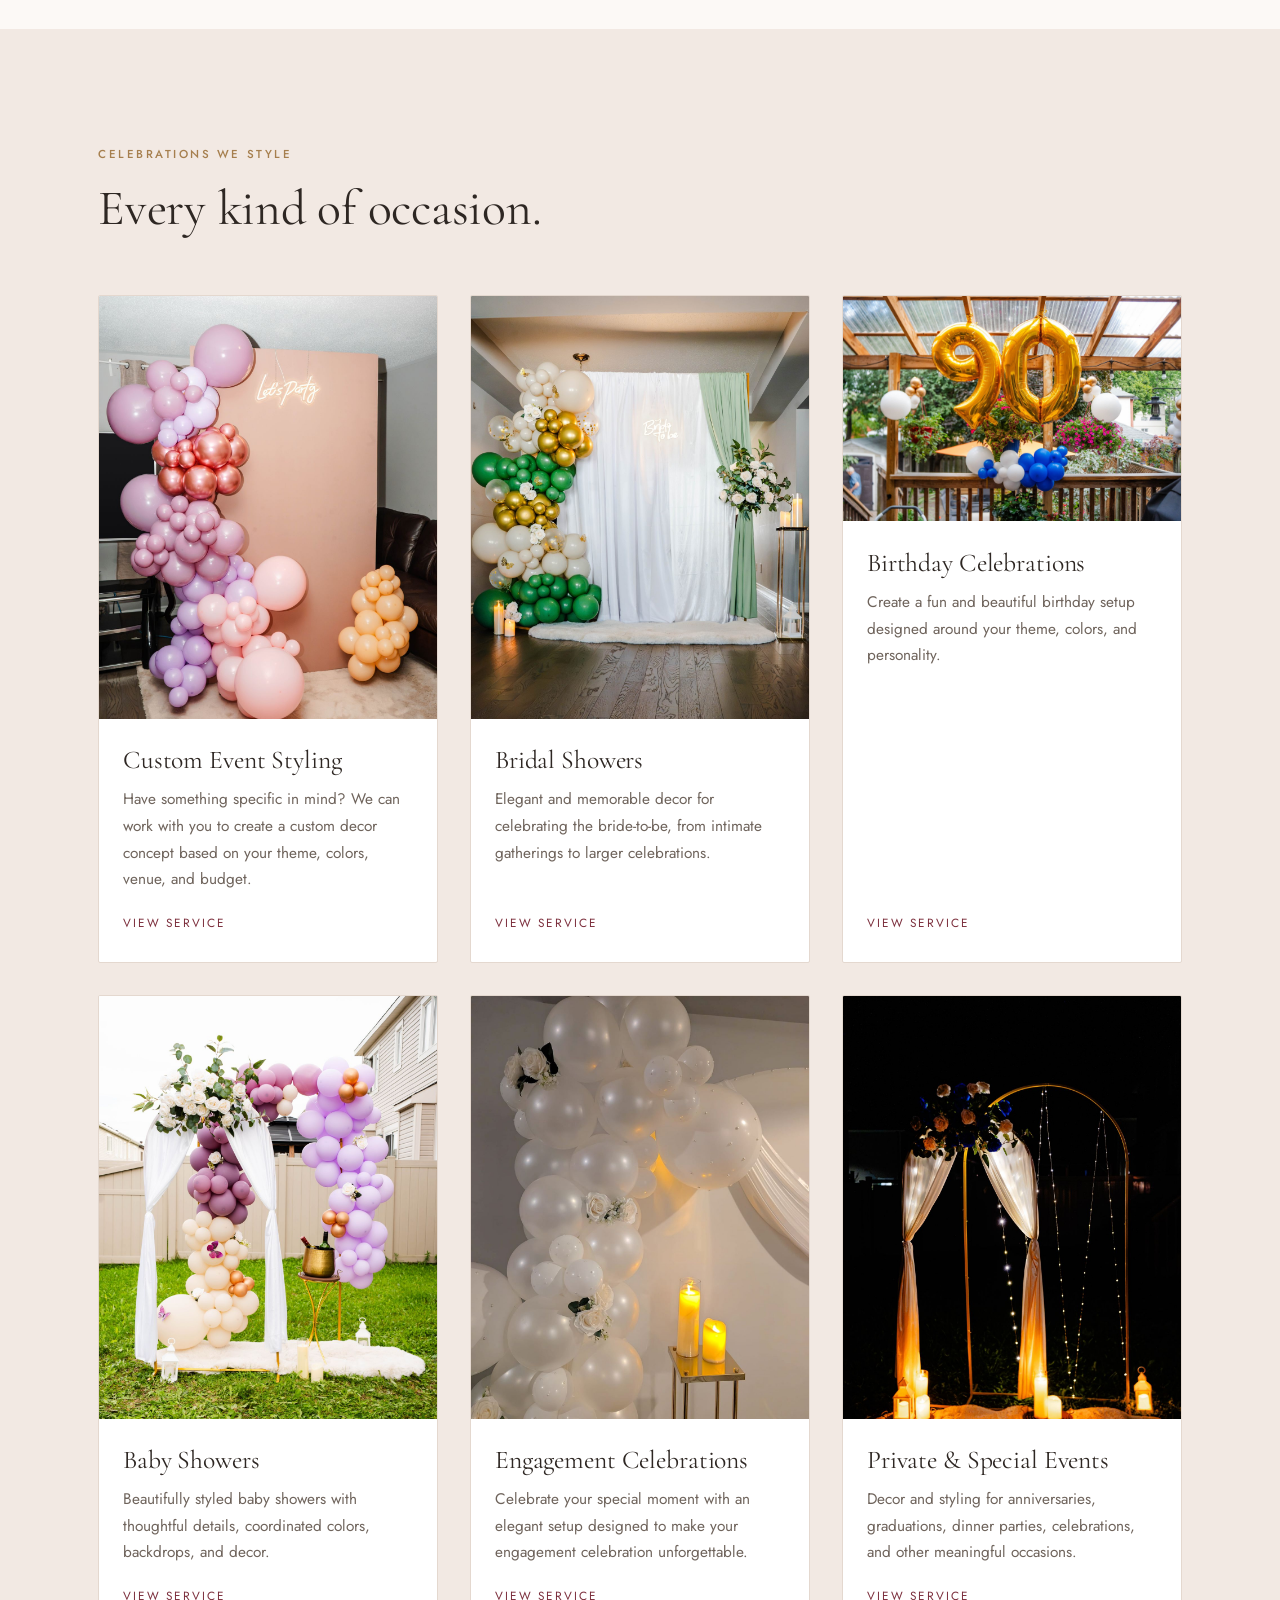
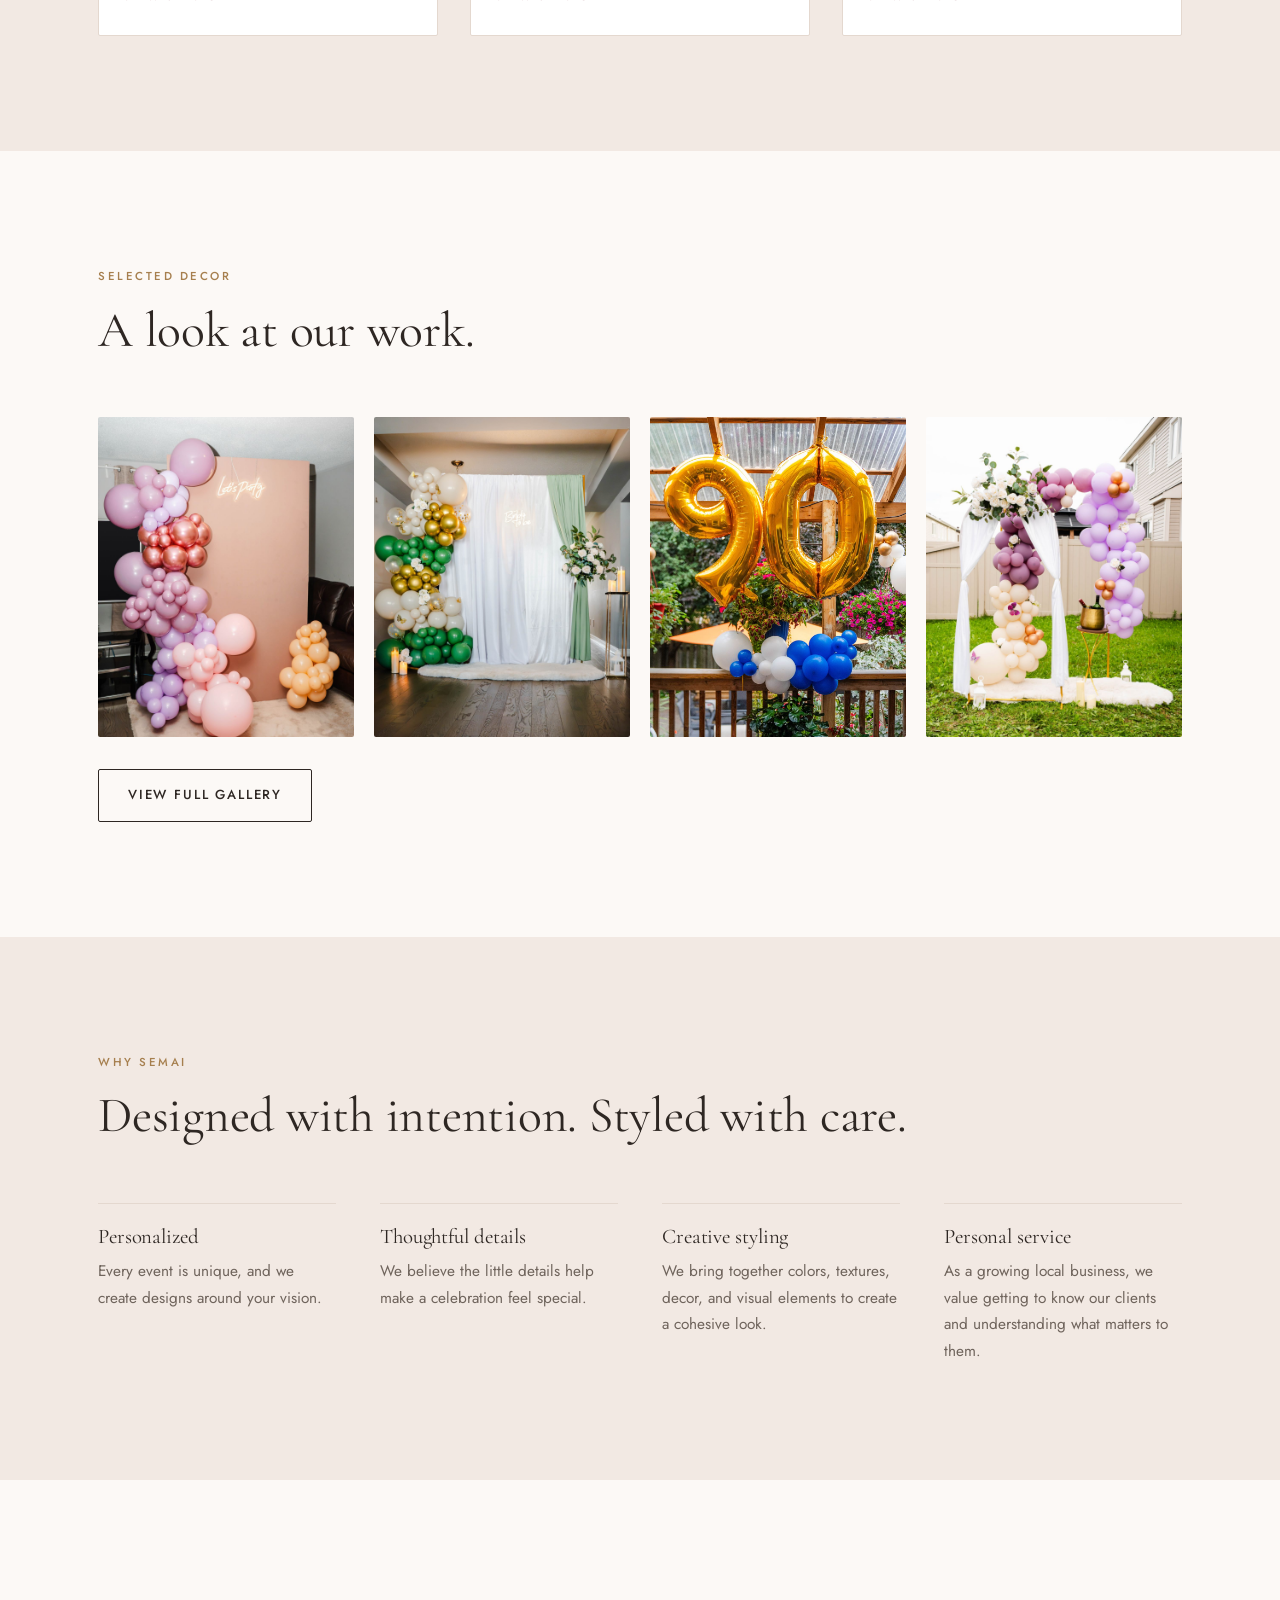
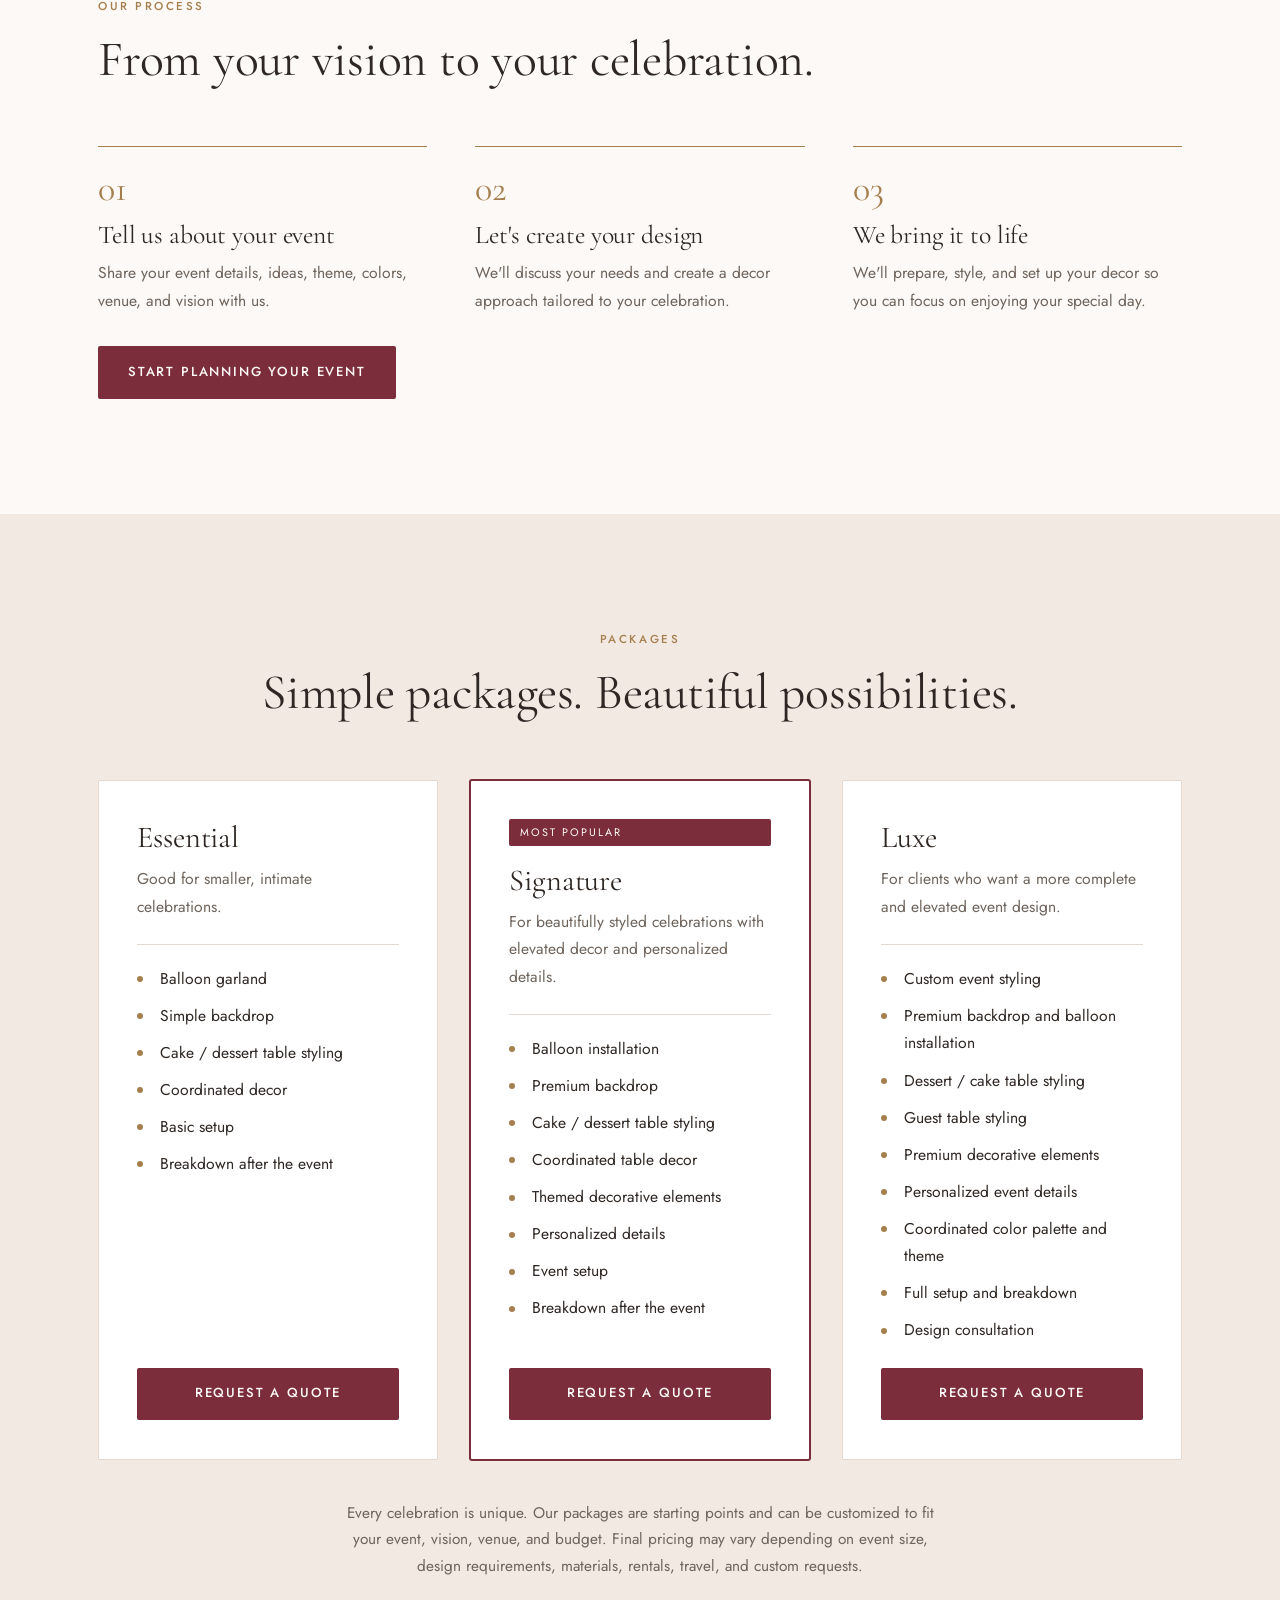
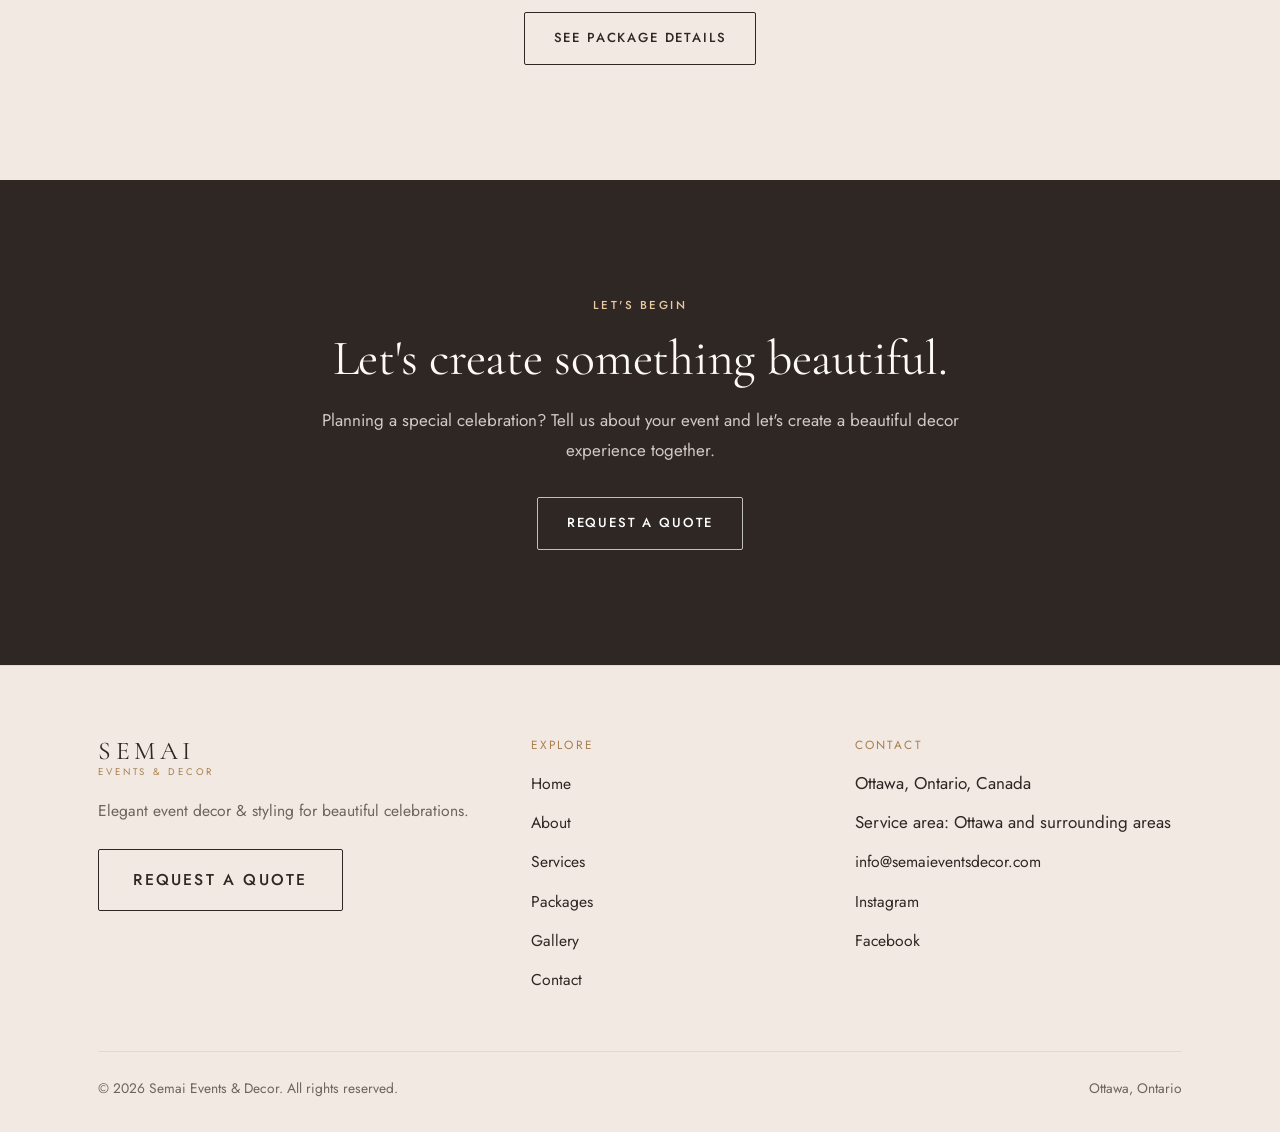
==== commit 44f62008: "Add files via upload" ====
--- a/index.html
+++ b/index.html
@@ -26,7 +26,7 @@
 <a class="skip-link" href="#main">Skip to content</a>
 <header class="site-header">
   <div class="wrap site-header__inner">
-    <a class="wordmark" href="index.html">
+    <a class="wordmark" href="./">
       <span class="wordmark__name">SEMAI</span>
       <span class="wordmark__sub">Events &amp; Decor</span>
     </a>
@@ -35,7 +35,7 @@
       <span class="visually-hidden">Menu</span>
     </button>
     <nav class="nav" id="primary-nav" aria-label="Primary" hidden>
-      <a href="index.html" aria-current="page">Home</a><a href="about.html">About</a><a href="services.html">Services</a><a href="packages.html">Packages</a><a href="gallery.html">Gallery</a><a href="contact.html">Contact</a>
+      <a href="./" aria-current="page">Home</a><a href="about.html">About</a><a href="services.html">Services</a><a href="packages.html">Packages</a><a href="gallery.html">Gallery</a><a href="contact.html">Contact</a>
     </nav>
     <a class="btn btn--solid header-cta" href="contact.html">Request a quote</a>
   </div>
@@ -75,6 +75,20 @@
       <h2>Every kind of occasion.</h2>
     </div>
     <div class="cards"><a class="card" href="services.html">
+  <div class="card__media"><img src="service-custom.jpg" data-fallback="https://semaieventsdecor.lovable.app/assets/service-custom-Btgn97VC.jpg" alt="Balloon garland in mauve, lilac, blush and rose gold framing a peach backdrop with a Let&#39;s Party neon sign" loading="lazy"></div>
+  <div class="card__body">
+    <h3>Custom Event Styling</h3>
+    <p>Have something specific in mind? We can work with you to create a custom decor concept based on your theme, colors, venue, and budget.</p>
+    <span class="card__more">View service</span>
+  </div>
+</a><a class="card" href="services.html">
+  <div class="card__media"><img src="service-bridal.jpg" data-fallback="https://semaieventsdecor.lovable.app/assets/service-bridal-CkYIw01B.jpg" alt="Green, gold and cream balloon garland beside a white drape with a glowing Bride to be neon sign and a sage curtain with white roses" loading="lazy"></div>
+  <div class="card__body">
+    <h3>Bridal Showers</h3>
+    <p>Elegant and memorable decor for celebrating the bride-to-be, from intimate gatherings to larger celebrations.</p>
+    <span class="card__more">View service</span>
+  </div>
+</a><a class="card" href="services.html">
   <div class="card__media" style="--media-ratio: 3 / 2"><img src="service-birthday.jpg" data-fallback="https://semaieventsdecor.lovable.app/assets/service-birthday-DWhHZ_2a.jpg" alt="Ninetieth birthday decor with gold number balloons and a blue and white garland under a garden pergola" loading="lazy"></div>
   <div class="card__body">
     <h3>Birthday Celebrations</h3>
@@ -82,13 +96,6 @@
     <span class="card__more">View service</span>
   </div>
 </a><a class="card" href="services.html">
-  <div class="card__media"><img src="service-bridal.jpg" data-fallback="https://semaieventsdecor.lovable.app/assets/service-bridal-CkYIw01B.jpg" alt="Green, gold and cream balloon garland beside a white drape with a glowing Bride to be neon sign and a sage curtain with white roses" loading="lazy"></div>
-  <div class="card__body">
-    <h3>Bridal Showers</h3>
-    <p>Elegant and memorable decor for celebrating the bride-to-be, from intimate gatherings to larger celebrations.</p>
-    <span class="card__more">View service</span>
-  </div>
-</a><a class="card" href="services.html">
   <div class="card__media"><img src="service-baby.jpg" data-fallback="https://semaieventsdecor.lovable.app/assets/service-baby-DbaqTa8D.jpg" alt="Lilac and mauve balloon arch with white roses and draped fabric in a garden" loading="lazy"></div>
   <div class="card__body">
     <h3>Baby Showers</h3>
@@ -109,13 +116,6 @@
     <p>Decor and styling for anniversaries, graduations, dinner parties, celebrations, and other meaningful occasions.</p>
     <span class="card__more">View service</span>
   </div>
-</a><a class="card" href="services.html">
-  <div class="card__media"><img src="service-custom.jpg" data-fallback="https://semaieventsdecor.lovable.app/assets/service-custom-Btgn97VC.jpg" alt="Balloon garland in mauve, lilac, blush and rose gold framing a peach backdrop with a Let&#39;s Party neon sign" loading="lazy"></div>
-  <div class="card__body">
-    <h3>Custom Event Styling</h3>
-    <p>Have something specific in mind? We can work with you to create a custom decor concept based on your theme, colors, venue, and budget.</p>
-    <span class="card__more">View service</span>
-  </div>
 </a></div>
   </div>
 </section>
@@ -126,7 +126,7 @@
       <span class="eyebrow">Selected decor</span>
       <h2>A look at our work.</h2>
     </div>
-    <div class="grid-gallery"><figure class="shot" style="cursor:default"><img src="service-baby.jpg" data-fallback="https://semaieventsdecor.lovable.app/assets/service-baby-DbaqTa8D.jpg" alt="Lilac and mauve balloon arch with white roses and draped fabric in a garden" loading="lazy"></figure><figure class="shot" style="cursor:default"><img src="service-birthday.jpg" data-fallback="https://semaieventsdecor.lovable.app/assets/service-birthday-DWhHZ_2a.jpg" alt="Ninetieth birthday decor with gold number balloons and a blue and white garland under a garden pergola" loading="lazy"></figure><figure class="shot" style="cursor:default"><img src="service-bridal.jpg" data-fallback="https://semaieventsdecor.lovable.app/assets/service-bridal-CkYIw01B.jpg" alt="Green, gold and cream balloon garland beside a white drape with a glowing Bride to be neon sign and a sage curtain with white roses" loading="lazy"></figure><figure class="shot" style="cursor:default"><img src="service-engagement.jpg" data-fallback="https://semaieventsdecor.lovable.app/assets/service-engagement-7bYrcUMP.jpg" alt="White pearl balloon garland with ivory roses and candlelight" loading="lazy"></figure></div>
+    <div class="grid-gallery"><figure class="shot" style="cursor:default"><img src="service-custom.jpg" data-fallback="https://semaieventsdecor.lovable.app/assets/service-custom-Btgn97VC.jpg" alt="Balloon garland in mauve, lilac, blush and rose gold framing a peach backdrop with a Let&#39;s Party neon sign" loading="lazy"></figure><figure class="shot" style="cursor:default"><img src="service-bridal.jpg" data-fallback="https://semaieventsdecor.lovable.app/assets/service-bridal-CkYIw01B.jpg" alt="Green, gold and cream balloon garland beside a white drape with a glowing Bride to be neon sign and a sage curtain with white roses" loading="lazy"></figure><figure class="shot" style="cursor:default"><img src="service-birthday.jpg" data-fallback="https://semaieventsdecor.lovable.app/assets/service-birthday-DWhHZ_2a.jpg" alt="Ninetieth birthday decor with gold number balloons and a blue and white garland under a garden pergola" loading="lazy"></figure><figure class="shot" style="cursor:default"><img src="service-baby.jpg" data-fallback="https://semaieventsdecor.lovable.app/assets/service-baby-DbaqTa8D.jpg" alt="Lilac and mauve balloon arch with white roses and draped fabric in a garden" loading="lazy"></figure></div>
     <div class="btn-row"><a class="btn btn--ghost" href="gallery.html">View full gallery</a></div>
   </div>
 </section>
@@ -218,7 +218,7 @@
   <div class="wrap">
     <div class="footer-grid">
       <div>
-        <a class="wordmark" href="index.html">
+        <a class="wordmark" href="./">
           <span class="wordmark__name">SEMAI</span>
           <span class="wordmark__sub">Events &amp; Decor</span>
         </a>
@@ -227,7 +227,7 @@
       </div>
       <div>
         <h2>Explore</h2>
-        <ul><li><a href="index.html">Home</a></li><li><a href="about.html">About</a></li><li><a href="services.html">Services</a></li><li><a href="packages.html">Packages</a></li><li><a href="gallery.html">Gallery</a></li><li><a href="contact.html">Contact</a></li></ul>
+        <ul><li><a href="./">Home</a></li><li><a href="about.html">About</a></li><li><a href="services.html">Services</a></li><li><a href="packages.html">Packages</a></li><li><a href="gallery.html">Gallery</a></li><li><a href="contact.html">Contact</a></li></ul>
       </div>
       <div>
         <h2>Contact</h2>
@@ -235,6 +235,8 @@
           <li>Ottawa, Ontario, Canada</li>
           <li>Service area: Ottawa and surrounding areas</li>
           <li><a href="mailto:info@semaieventsdecor.com">info@semaieventsdecor.com</a></li>
+          <li><a href="https://www.instagram.com/semaieventsdecor" target="_blank" rel="noopener">Instagram</a></li>
+          <li><a href="https://www.facebook.com/profile.php?id=61594771796790" target="_blank" rel="noopener">Facebook</a></li>
         </ul>
       </div>
     </div>
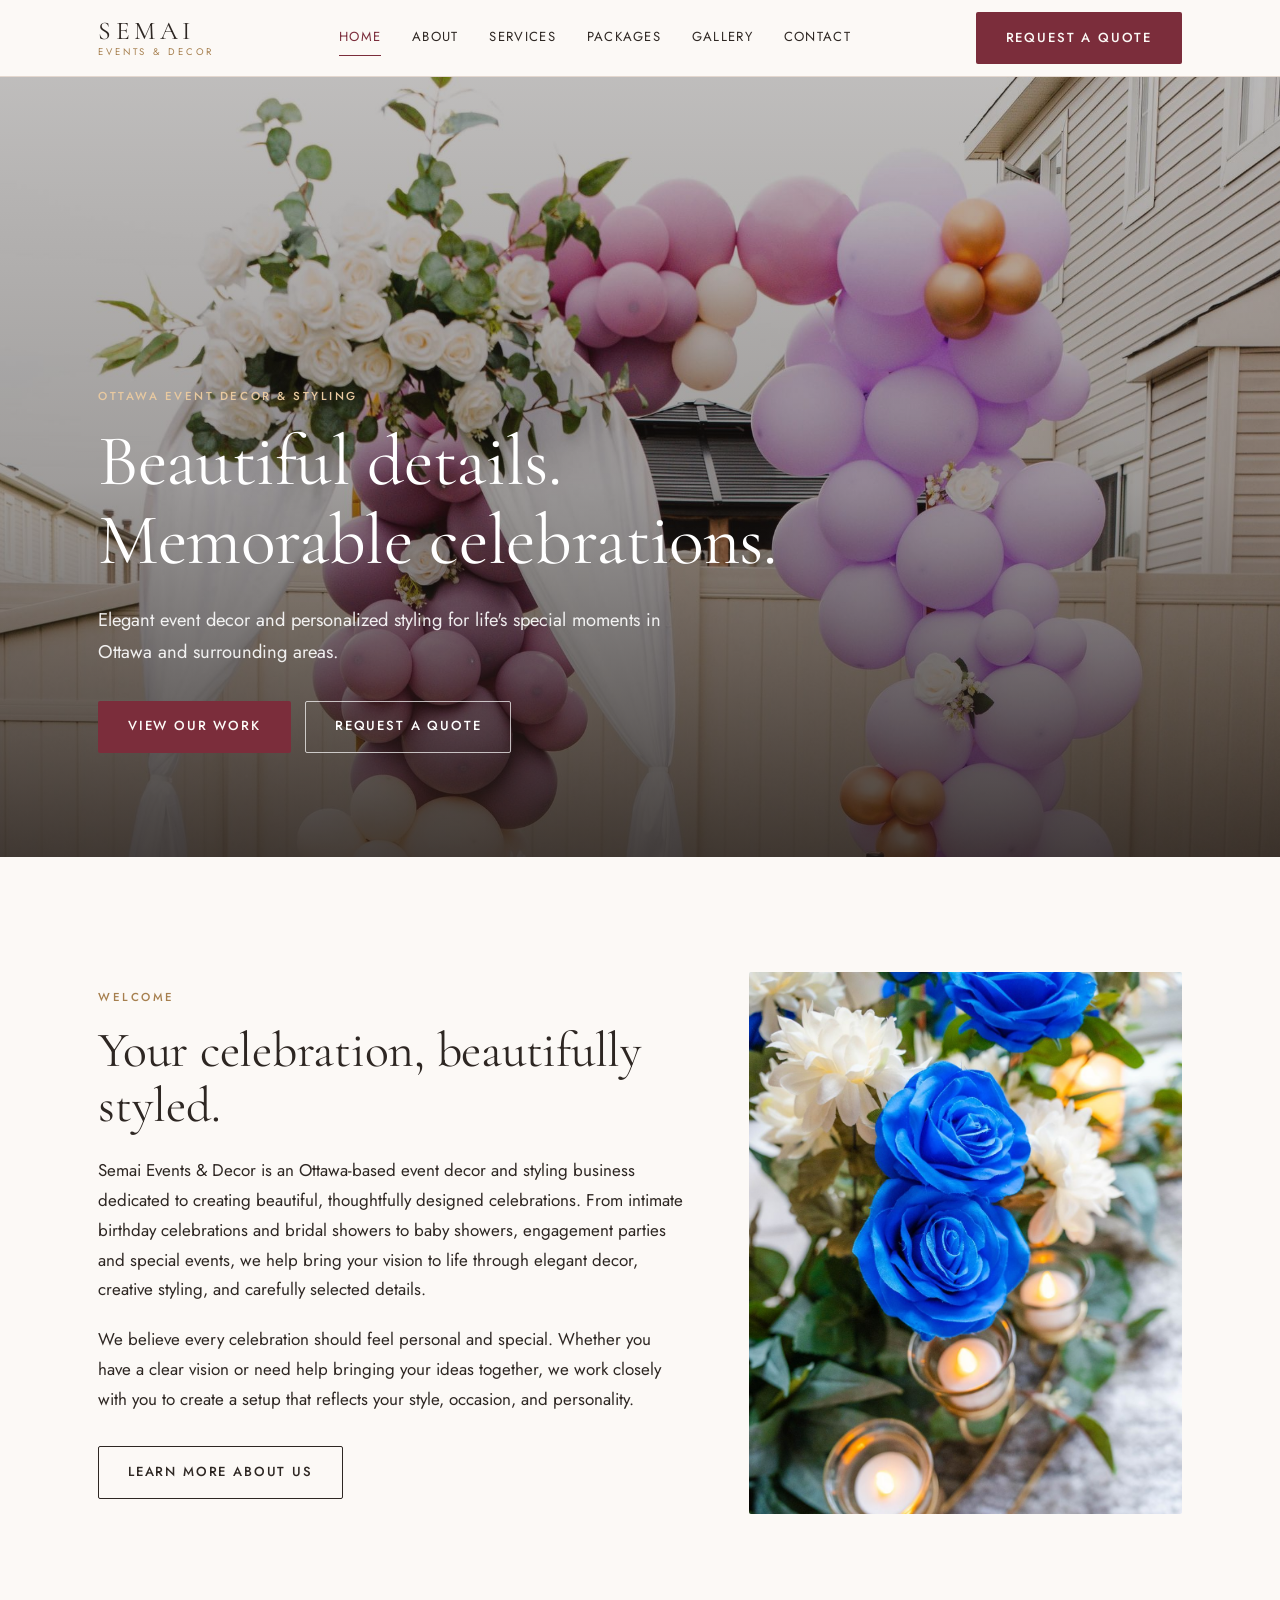
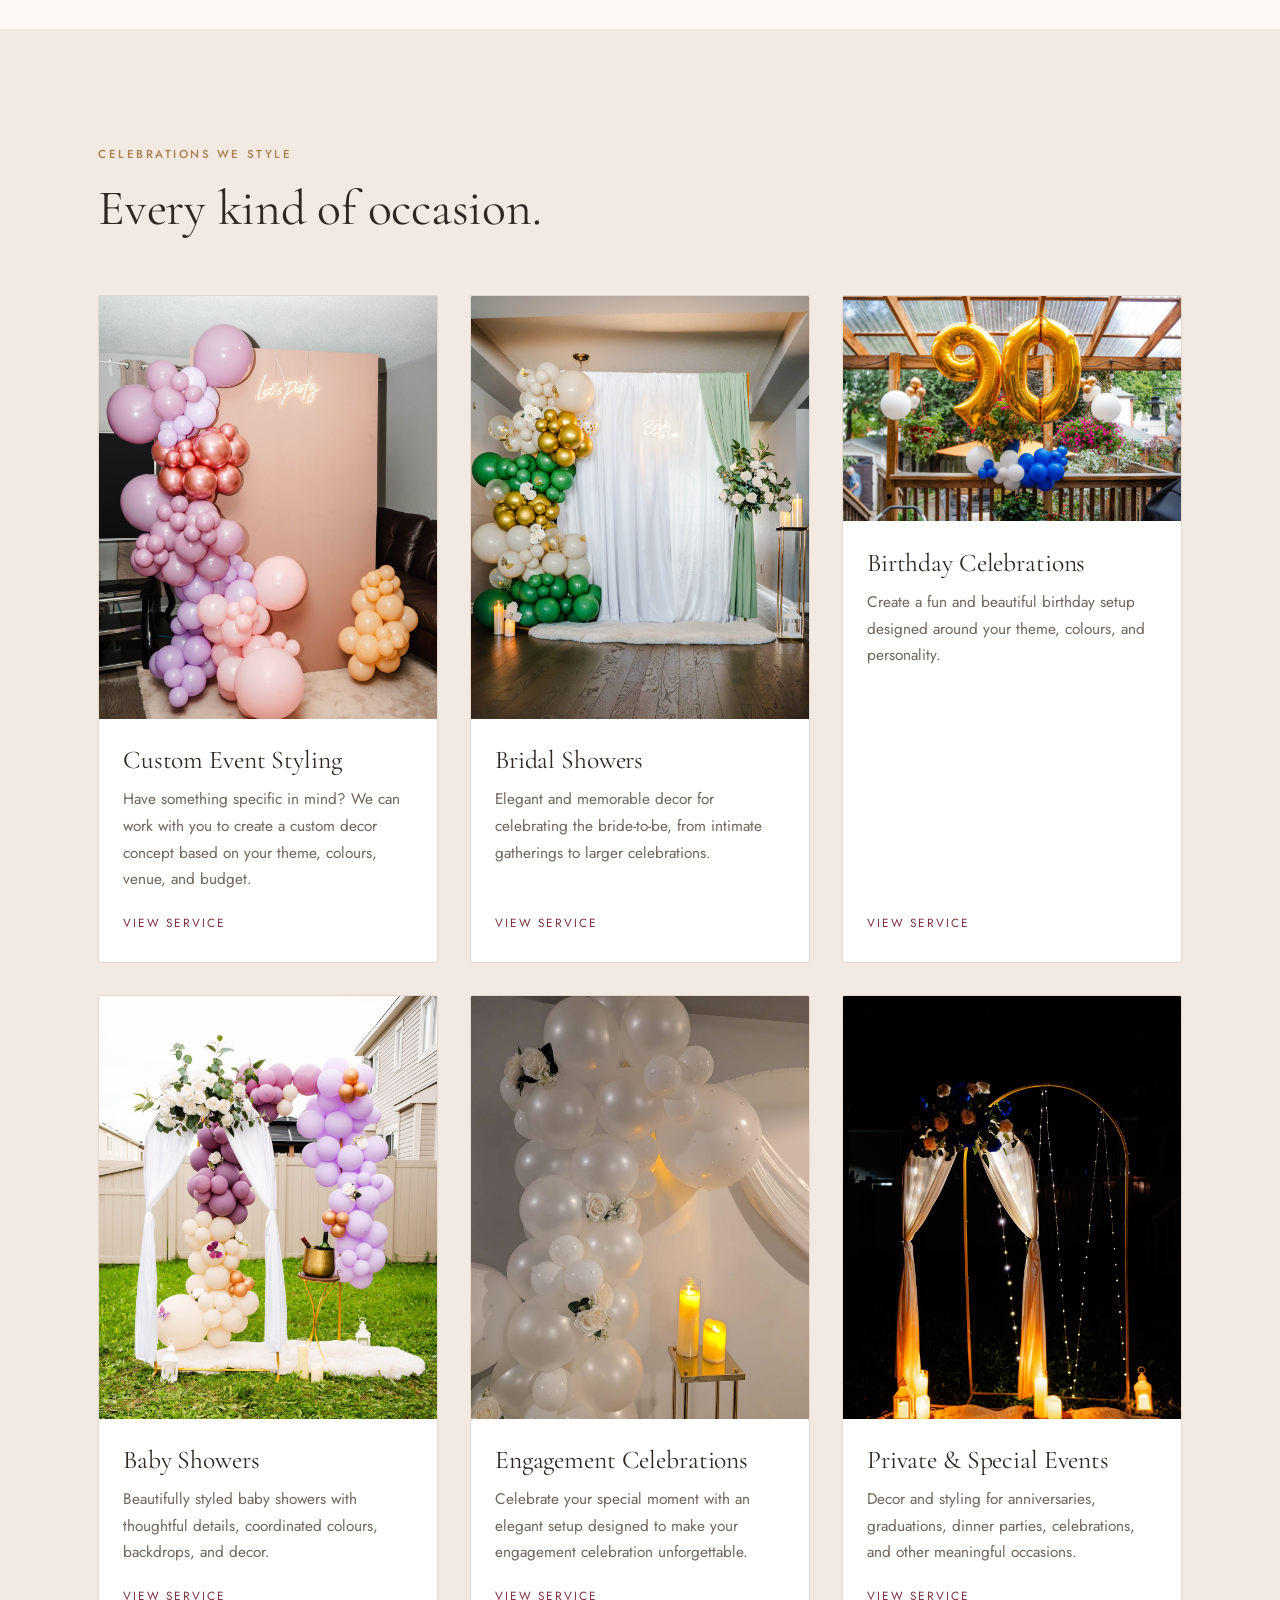
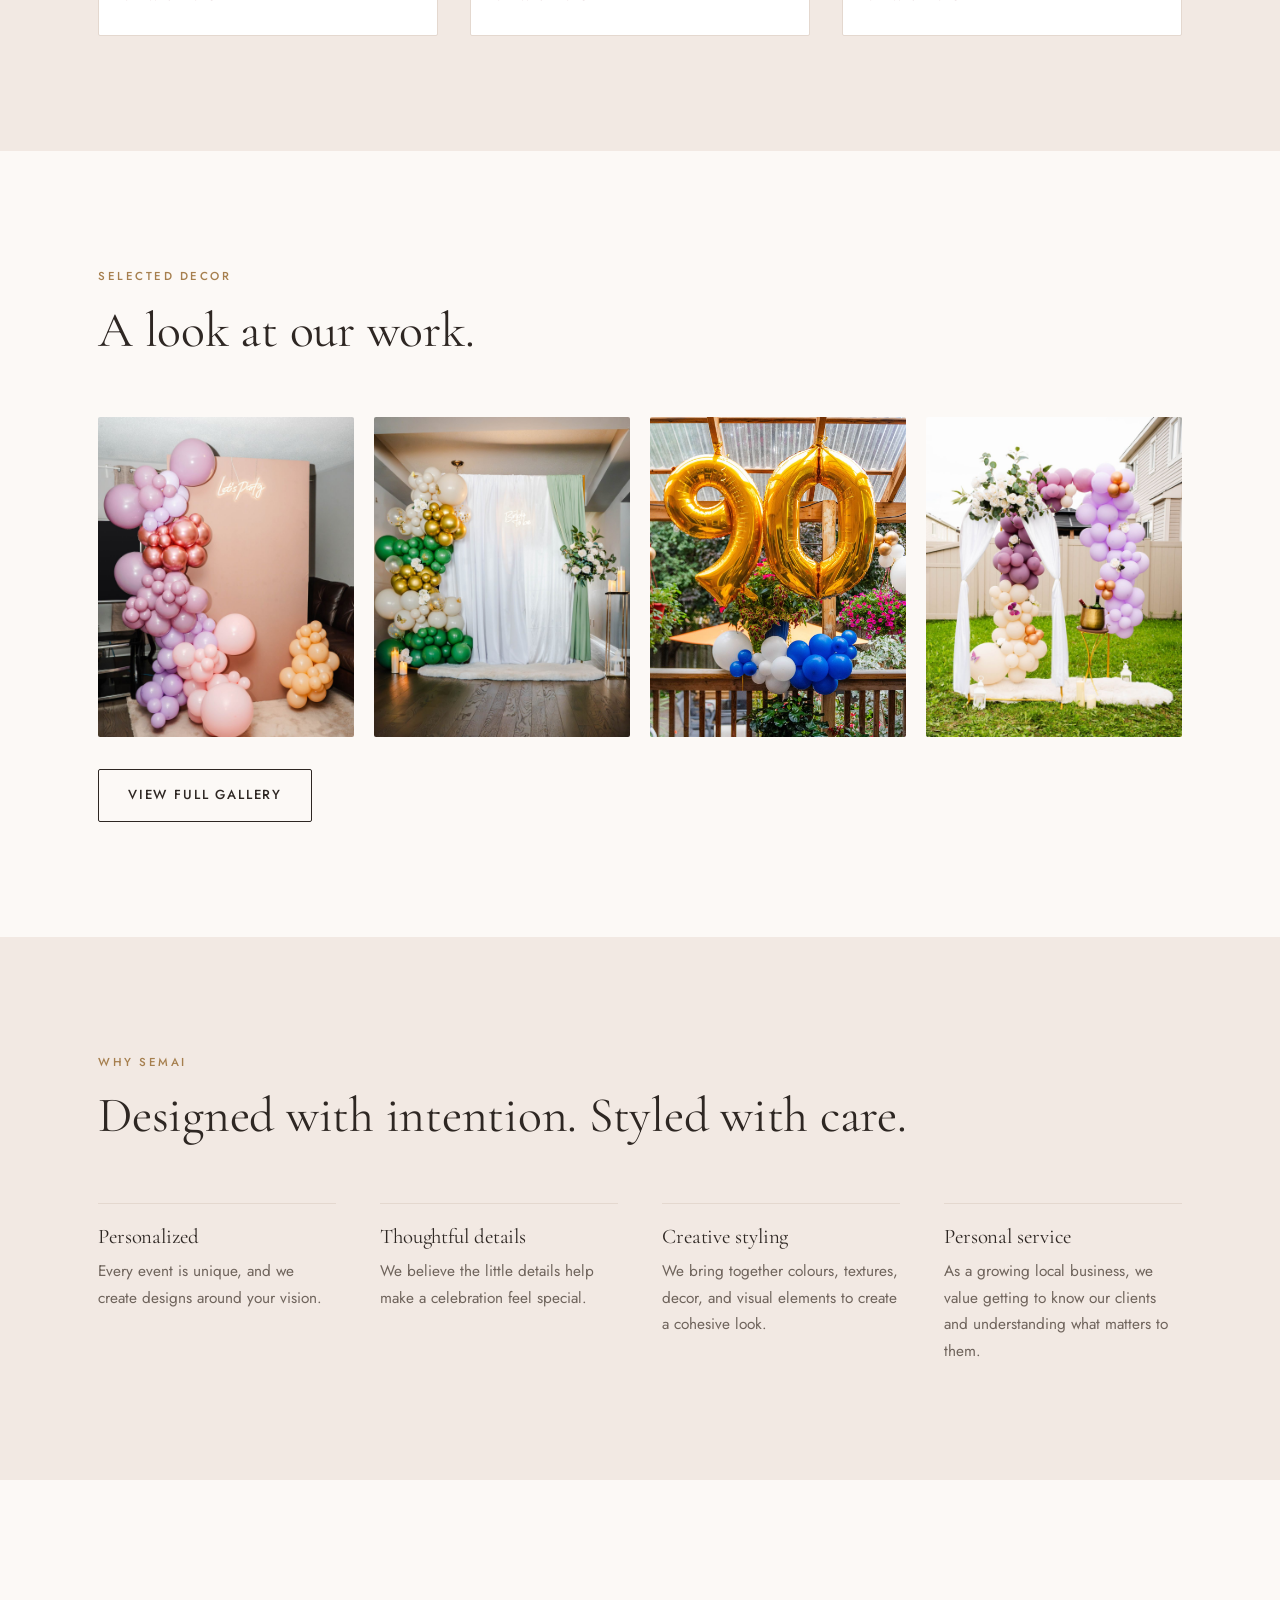
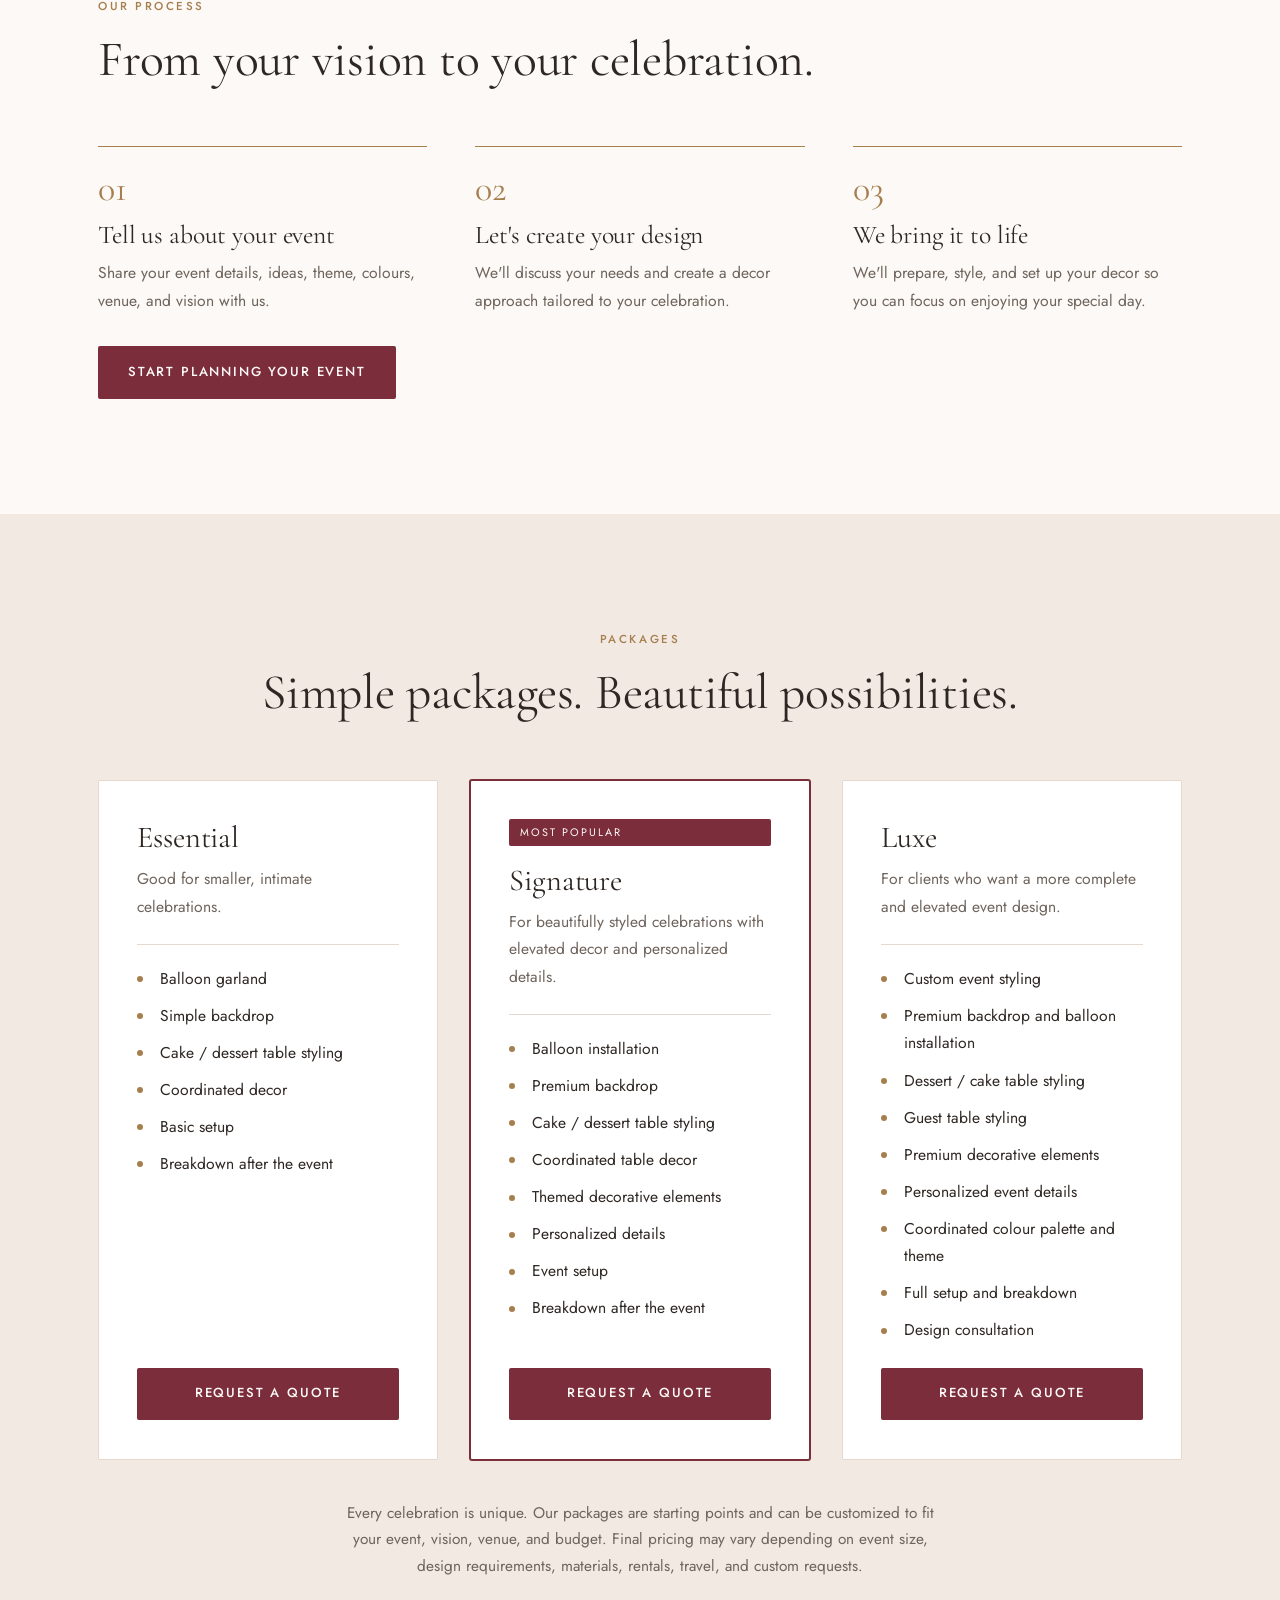
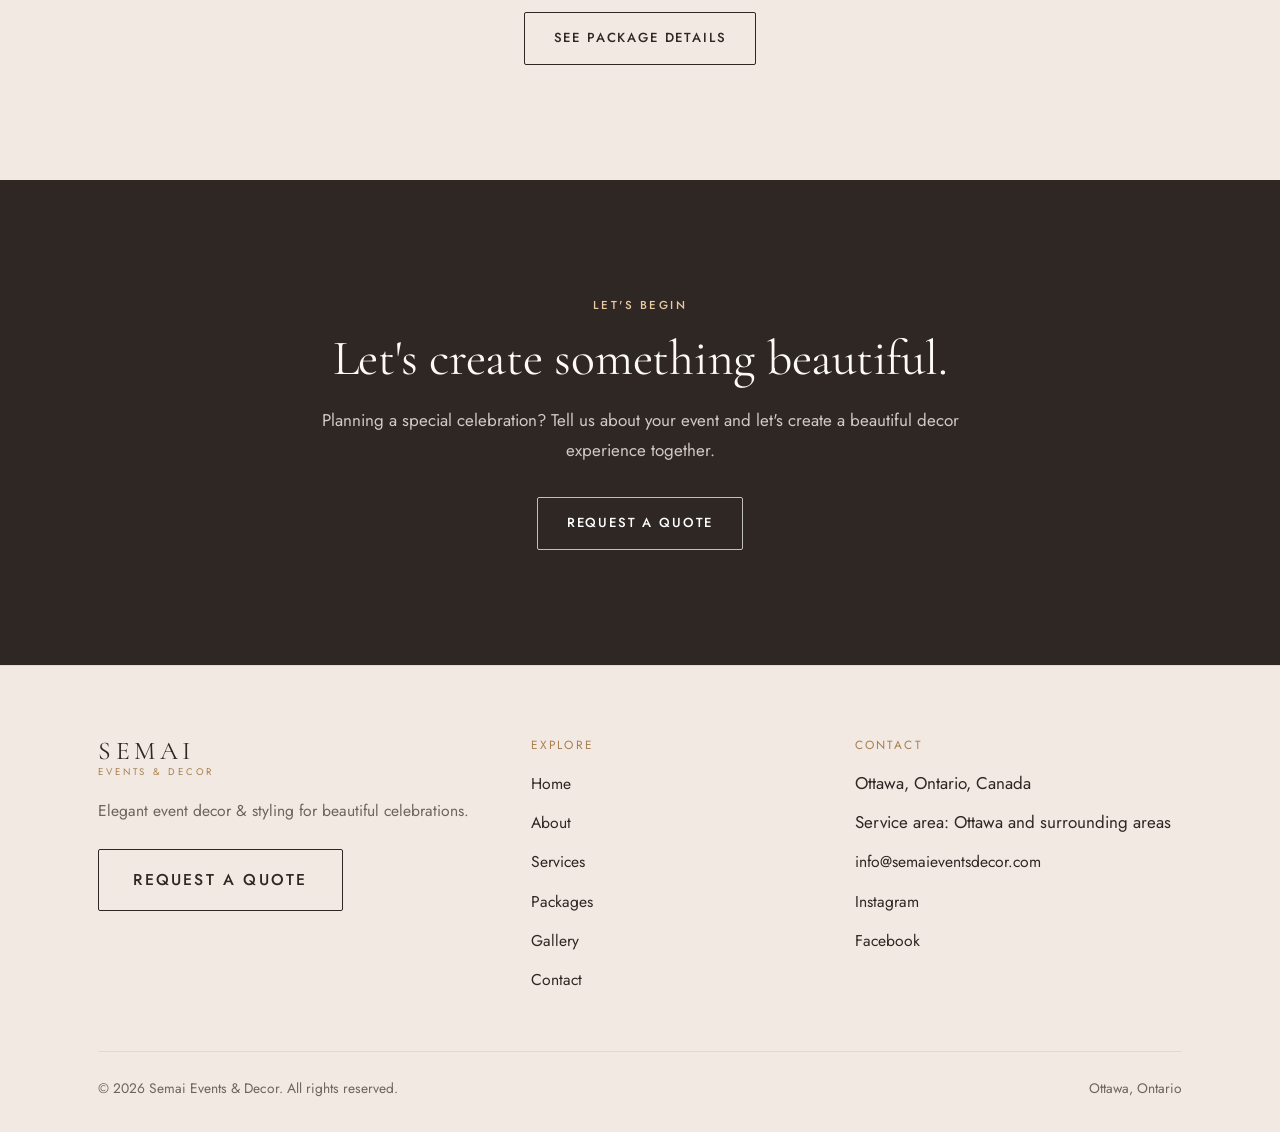
==== commit c9f63389: "Add files via upload" ====
--- a/index.html
+++ b/index.html
@@ -78,7 +78,7 @@
   <div class="card__media"><img src="service-custom.jpg" data-fallback="https://semaieventsdecor.lovable.app/assets/service-custom-Btgn97VC.jpg" alt="Balloon garland in mauve, lilac, blush and rose gold framing a peach backdrop with a Let&#39;s Party neon sign" loading="lazy"></div>
   <div class="card__body">
     <h3>Custom Event Styling</h3>
-    <p>Have something specific in mind? We can work with you to create a custom decor concept based on your theme, colors, venue, and budget.</p>
+    <p>Have something specific in mind? We can work with you to create a custom decor concept based on your theme, colours, venue, and budget.</p>
     <span class="card__more">View service</span>
   </div>
 </a><a class="card" href="services.html">
@@ -92,14 +92,14 @@
   <div class="card__media" style="--media-ratio: 3 / 2"><img src="service-birthday.jpg" data-fallback="https://semaieventsdecor.lovable.app/assets/service-birthday-DWhHZ_2a.jpg" alt="Ninetieth birthday decor with gold number balloons and a blue and white garland under a garden pergola" loading="lazy"></div>
   <div class="card__body">
     <h3>Birthday Celebrations</h3>
-    <p>Create a fun and beautiful birthday setup designed around your theme, colors, and personality.</p>
+    <p>Create a fun and beautiful birthday setup designed around your theme, colours, and personality.</p>
     <span class="card__more">View service</span>
   </div>
 </a><a class="card" href="services.html">
   <div class="card__media"><img src="service-baby.jpg" data-fallback="https://semaieventsdecor.lovable.app/assets/service-baby-DbaqTa8D.jpg" alt="Lilac and mauve balloon arch with white roses and draped fabric in a garden" loading="lazy"></div>
   <div class="card__body">
     <h3>Baby Showers</h3>
-    <p>Beautifully styled baby showers with thoughtful details, coordinated colors, backdrops, and decor.</p>
+    <p>Beautifully styled baby showers with thoughtful details, coordinated colours, backdrops, and decor.</p>
     <span class="card__more">View service</span>
   </div>
 </a><a class="card" href="services.html">
@@ -137,7 +137,7 @@
       <span class="eyebrow">Why Semai</span>
       <h2>Designed with intention. Styled with care.</h2>
     </div>
-    <div class="values"><div class="value"><h3>Personalized</h3><p>Every event is unique, and we create designs around your vision.</p></div><div class="value"><h3>Thoughtful details</h3><p>We believe the little details help make a celebration feel special.</p></div><div class="value"><h3>Creative styling</h3><p>We bring together colors, textures, decor, and visual elements to create a cohesive look.</p></div><div class="value"><h3>Personal service</h3><p>As a growing local business, we value getting to know our clients and understanding what matters to them.</p></div></div>
+    <div class="values"><div class="value"><h3>Personalized</h3><p>Every event is unique, and we create designs around your vision.</p></div><div class="value"><h3>Thoughtful details</h3><p>We believe the little details help make a celebration feel special.</p></div><div class="value"><h3>Creative styling</h3><p>We bring together colours, textures, decor, and visual elements to create a cohesive look.</p></div><div class="value"><h3>Personal service</h3><p>As a growing local business, we value getting to know our clients and understanding what matters to them.</p></div></div>
   </div>
 </section>
 
@@ -147,7 +147,7 @@
       <span class="eyebrow">Our process</span>
       <h2>From your vision to your celebration.</h2>
     </div>
-    <div class="steps"><div class="step"><span class="step__num">01</span><h3>Tell us about your event</h3><p>Share your event details, ideas, theme, colors, venue, and vision with us.</p></div><div class="step"><span class="step__num">02</span><h3>Let's create your design</h3><p>We'll discuss your needs and create a decor approach tailored to your celebration.</p></div><div class="step"><span class="step__num">03</span><h3>We bring it to life</h3><p>We'll prepare, style, and set up your decor so you can focus on enjoying your special day.</p></div></div>
+    <div class="steps"><div class="step"><span class="step__num">01</span><h3>Tell us about your event</h3><p>Share your event details, ideas, theme, colours, venue, and vision with us.</p></div><div class="step"><span class="step__num">02</span><h3>Let's create your design</h3><p>We'll discuss your needs and create a decor approach tailored to your celebration.</p></div><div class="step"><span class="step__num">03</span><h3>We bring it to life</h3><p>We'll prepare, style, and set up your decor so you can focus on enjoying your special day.</p></div></div>
     <div class="btn-row"><a class="btn btn--solid" href="contact.html">Start planning your event</a></div>
   </div>
 </section>
@@ -178,7 +178,7 @@
   
   <h3>Luxe</h3>
   <p class="package__intro">For clients who want a more complete and elevated event design.</p>
-  <ul class="package__list"><li>Custom event styling</li><li>Premium backdrop and balloon installation</li><li>Dessert / cake table styling</li><li>Guest table styling</li><li>Premium decorative elements</li><li>Personalized event details</li><li>Coordinated color palette and theme</li><li>Full setup and breakdown</li><li>Design consultation</li></ul>
+  <ul class="package__list"><li>Custom event styling</li><li>Premium backdrop and balloon installation</li><li>Dessert / cake table styling</li><li>Guest table styling</li><li>Premium decorative elements</li><li>Personalized event details</li><li>Coordinated colour palette and theme</li><li>Full setup and breakdown</li><li>Design consultation</li></ul>
   
   <a class="btn btn--solid" href="contact.html">Request a quote</a>
 </article></div>
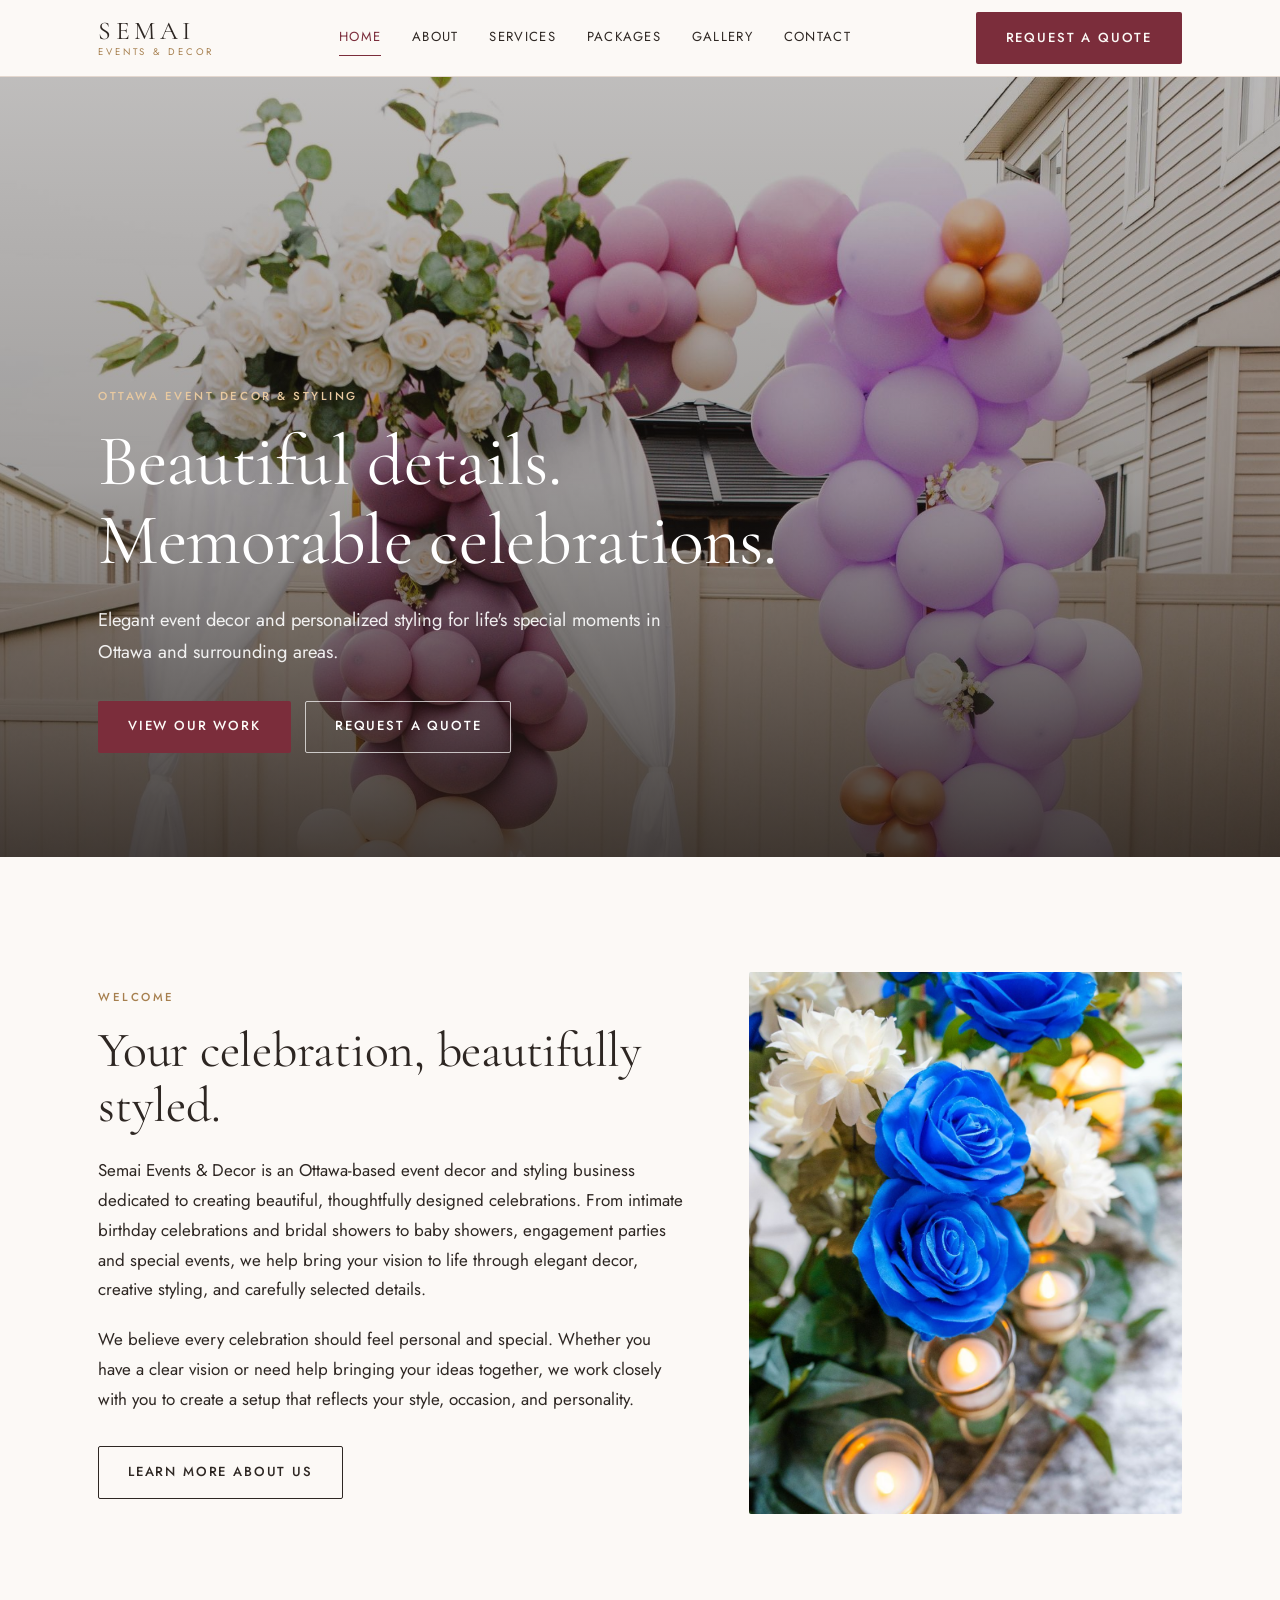
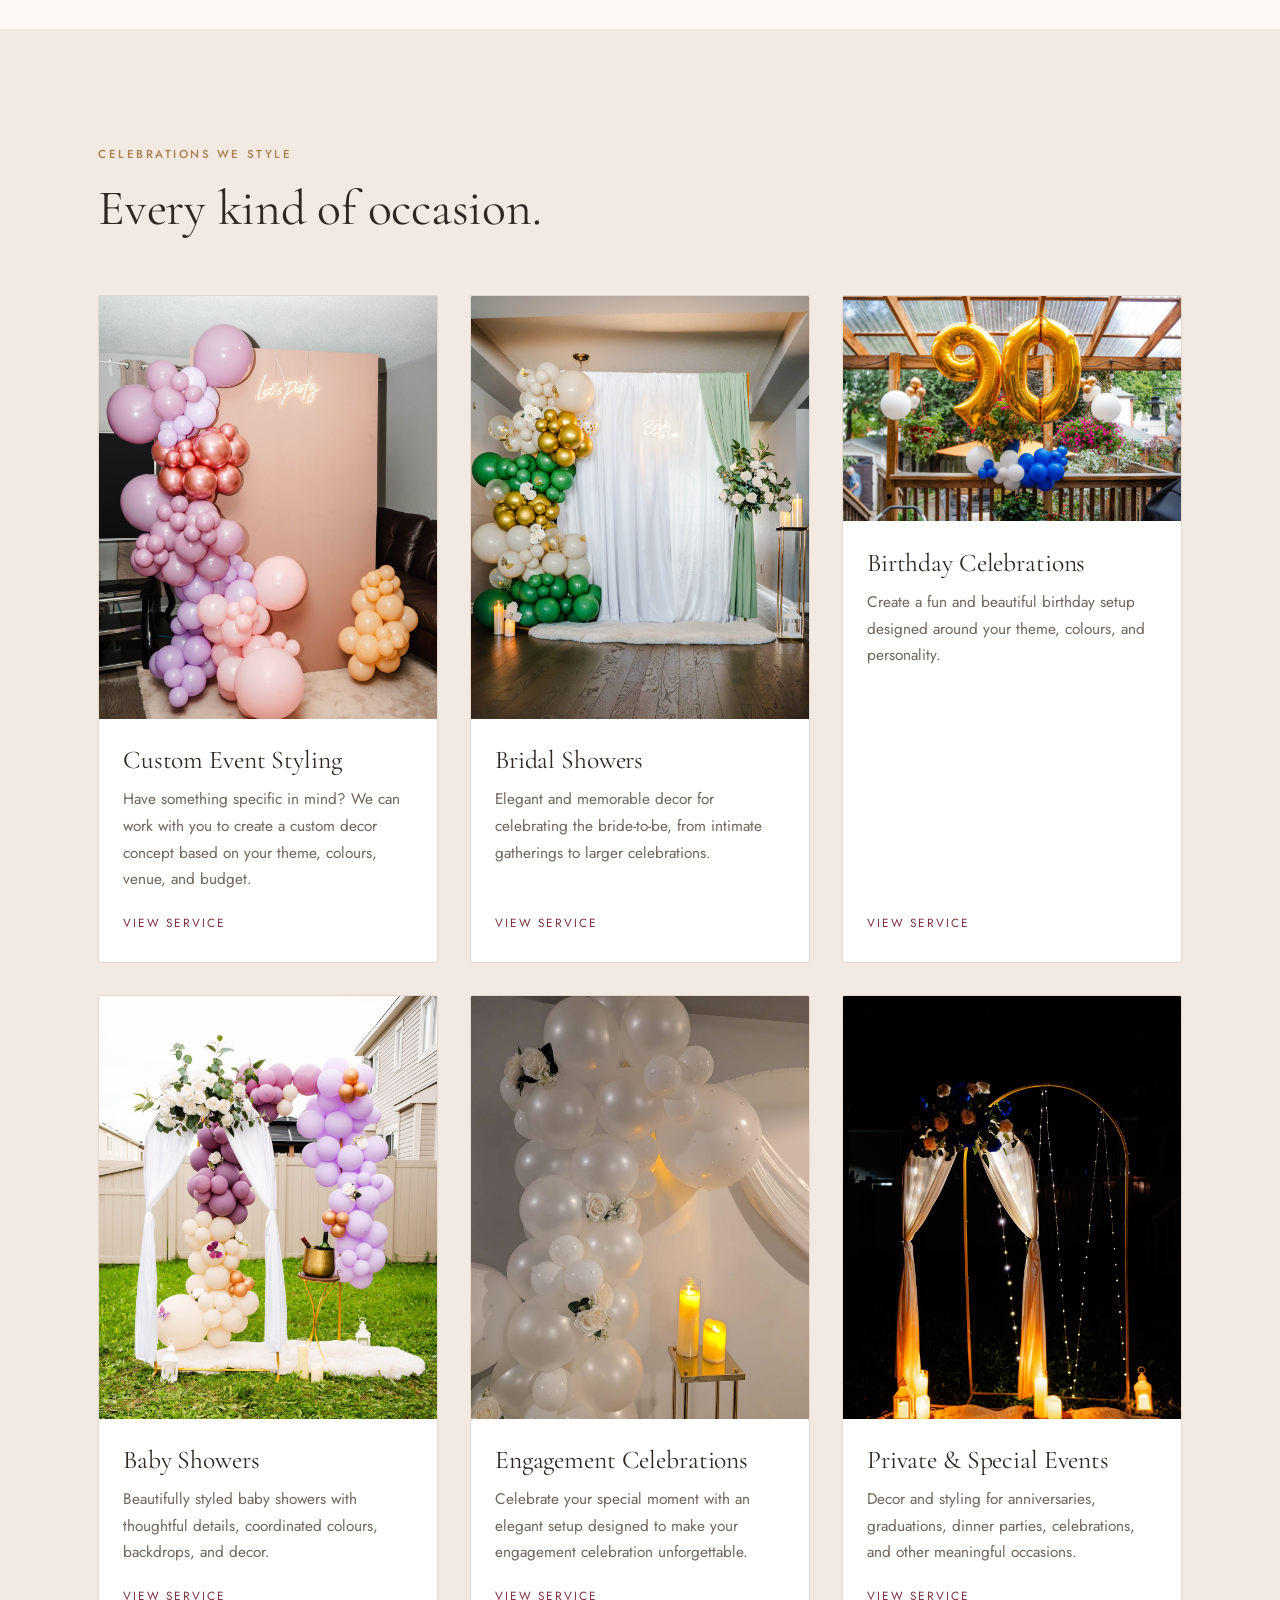
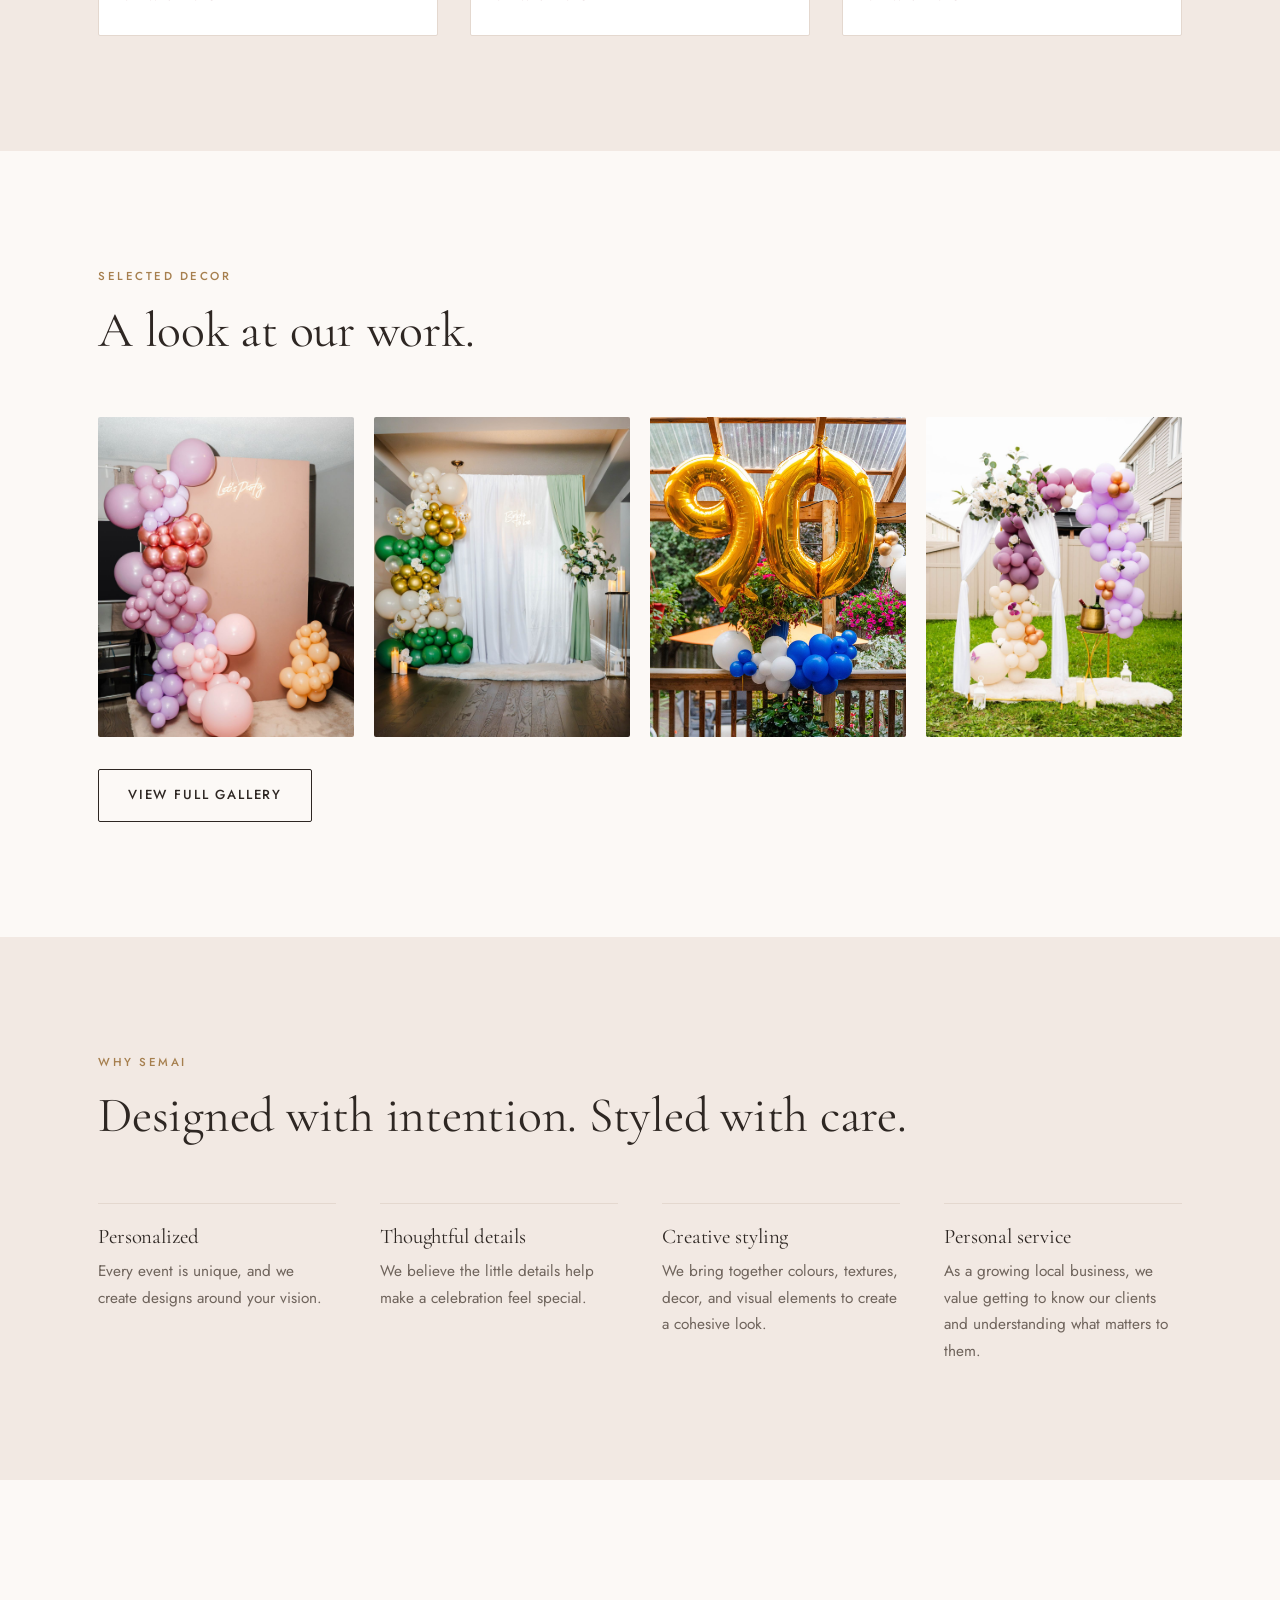
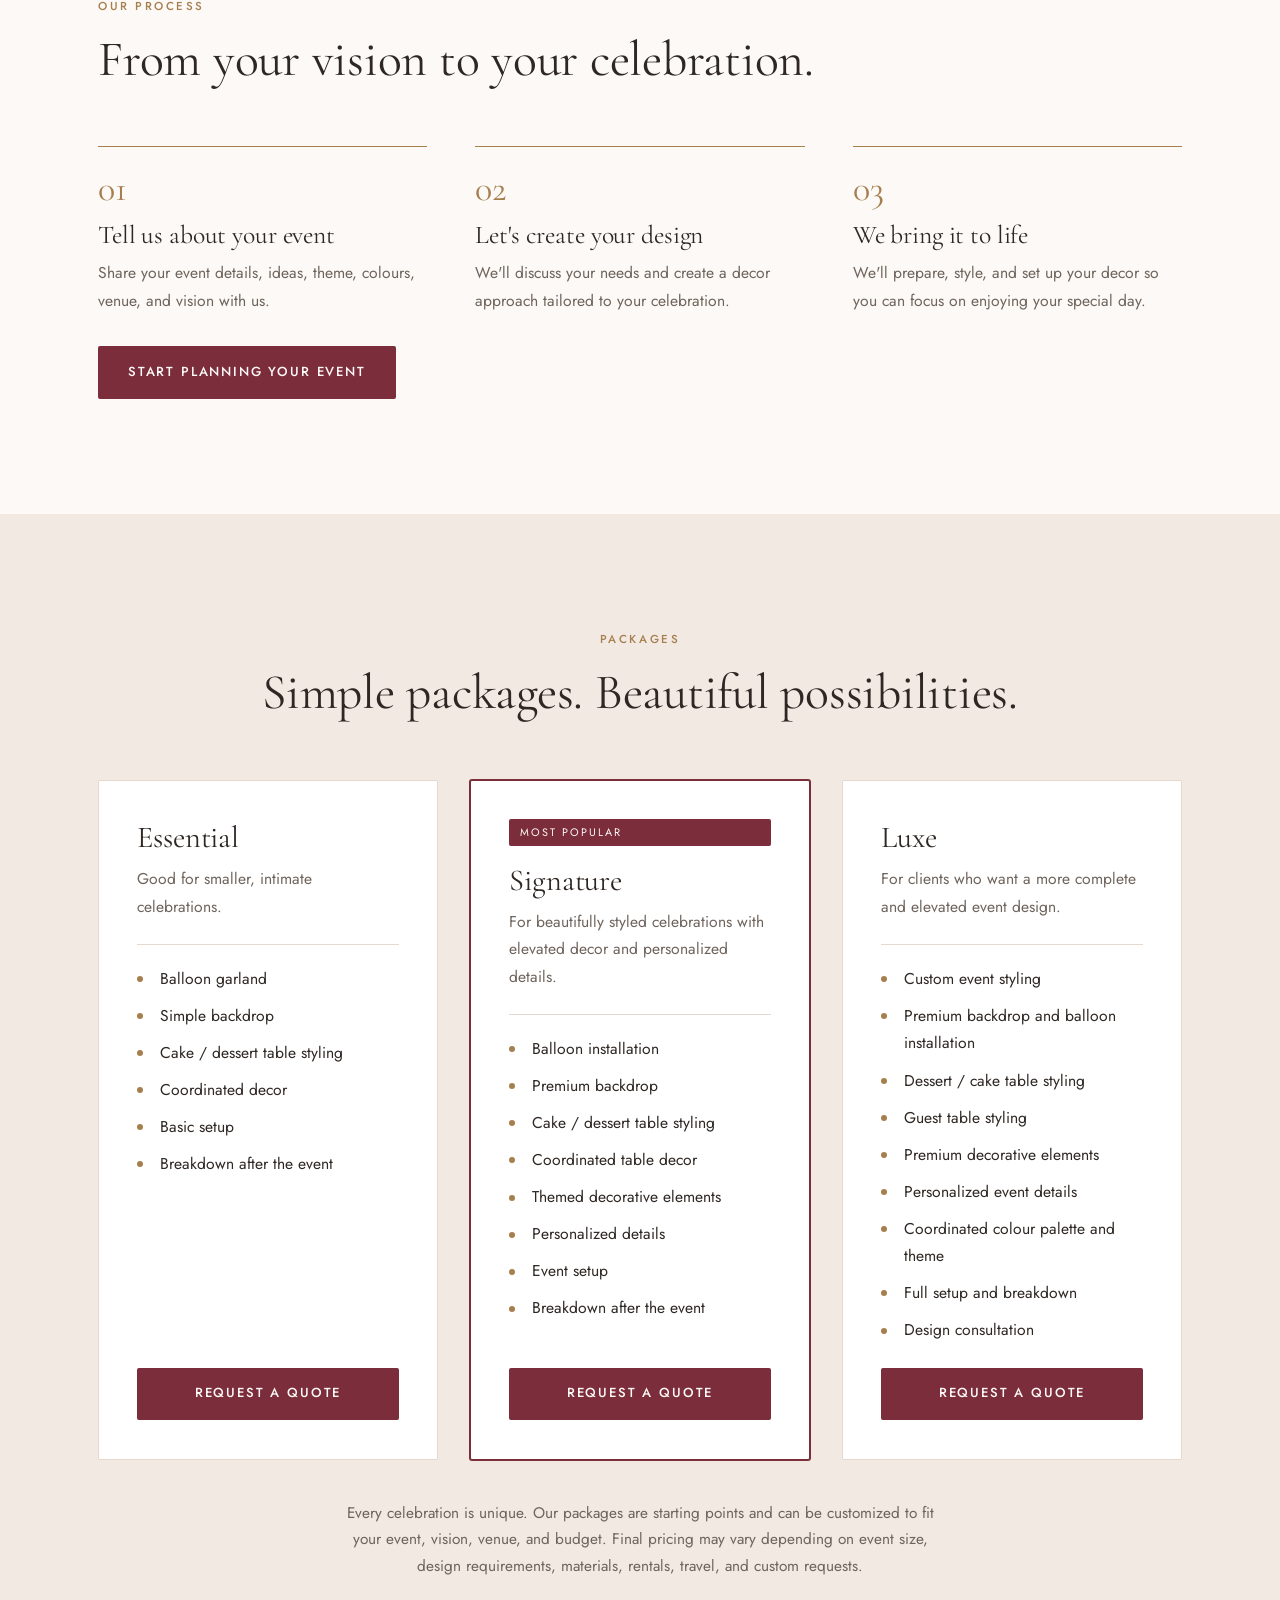
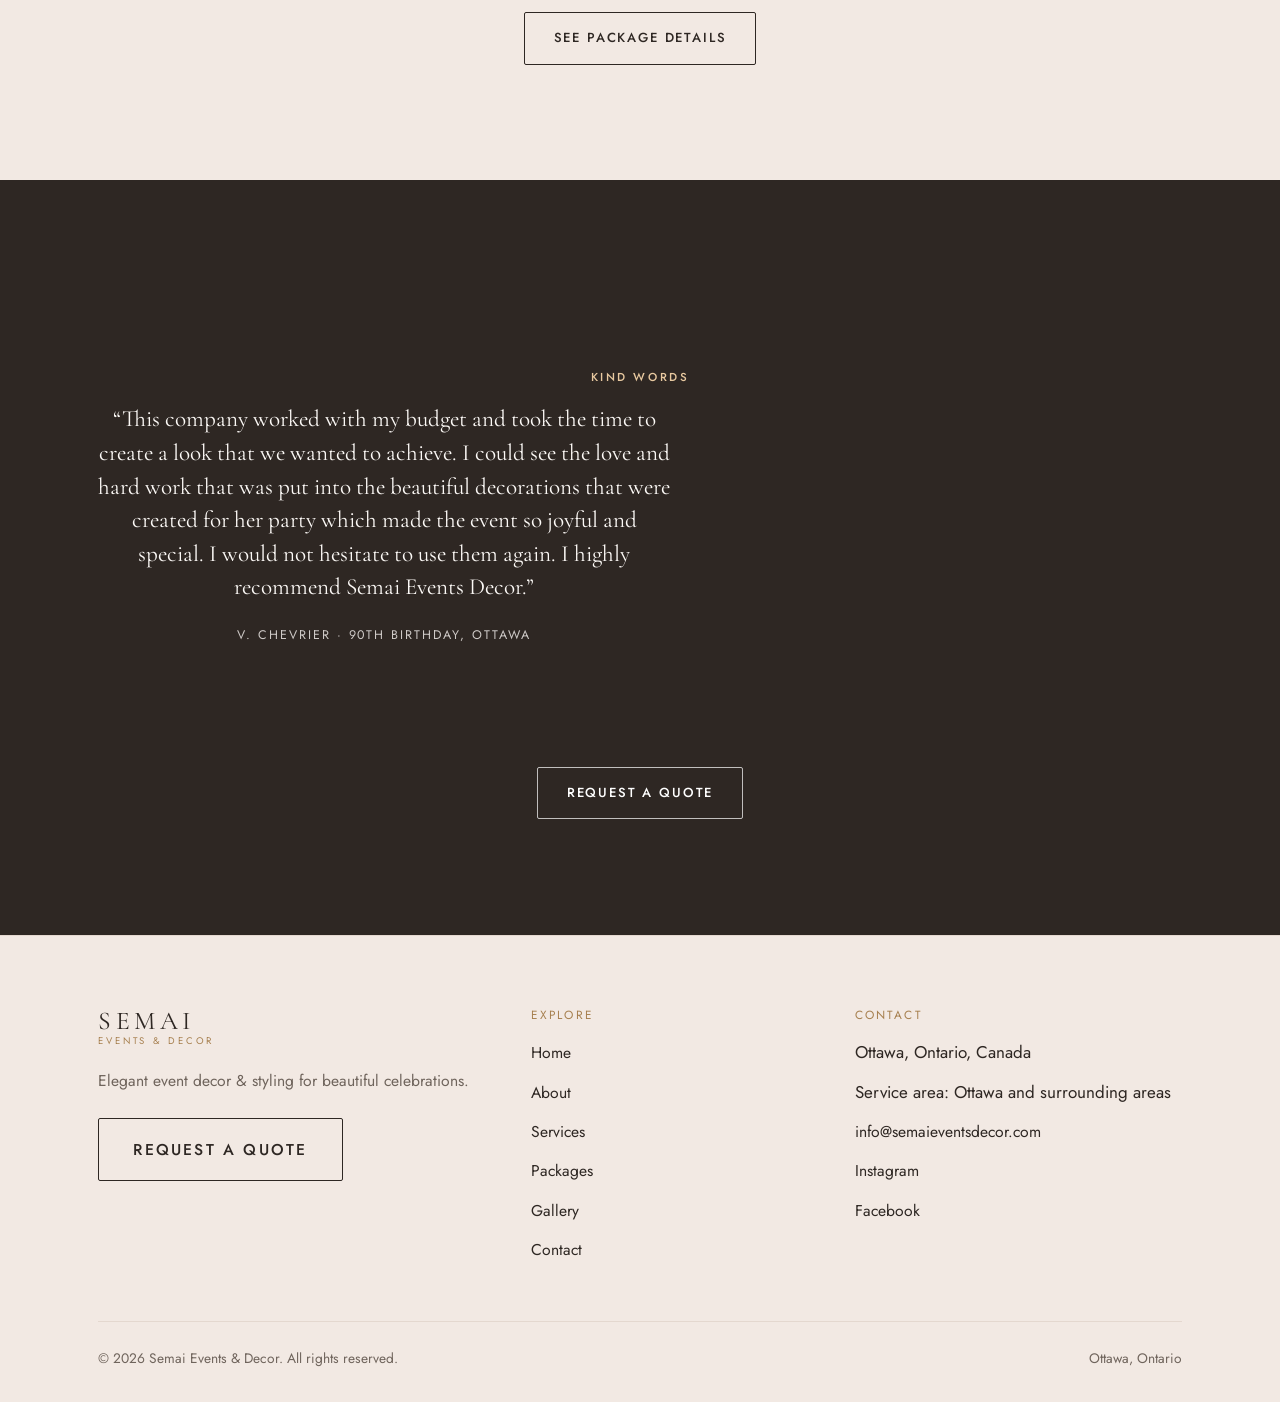
==== commit 24bd6fac: "Add files via upload" ====
--- a/index.html
+++ b/index.html
@@ -187,26 +187,21 @@
   </div>
 </section>
 
-<section class="section section--shell reviews" id="reviews" hidden aria-roledescription="carousel" aria-label="What our clients say">
-  <div class="wrap">
-    <span class="eyebrow">Kind words</span>
-    <div class="reviews__stage">
-      <button class="review__arrow review__arrow--prev" type="button" aria-label="Previous review"><svg viewBox="0 0 24 24" aria-hidden="true" focusable="false"><path d="M9 5l7 7-7 7" fill="none" stroke="currentColor" stroke-width="1.5" stroke-linecap="round" stroke-linejoin="round"/></svg></button>
-      <div class="review__body">
-        <blockquote class="review__text" aria-live="polite"></blockquote>
-        <p class="review__who"></p>
-      </div>
-      <button class="review__arrow review__arrow--next" type="button" aria-label="Next review"><svg viewBox="0 0 24 24" aria-hidden="true" focusable="false"><path d="M9 5l7 7-7 7" fill="none" stroke="currentColor" stroke-width="1.5" stroke-linecap="round" stroke-linejoin="round"/></svg></button>
-    </div>
-    <div class="review__dots"></div>
-    <p class="review__count" hidden></p>
-  </div>
-</section>
 <section class="section cta-band">
   <div class="wrap">
-    <span class="eyebrow">Let's begin</span>
-    <h2>Let's create something beautiful.</h2>
-    <p>Planning a special celebration? Tell us about your event and let's create a beautiful decor experience together.</p>
+    <div class="reviews" id="reviews" hidden aria-roledescription="carousel" aria-label="What our clients say">
+      <span class="eyebrow">Kind words</span>
+      <div class="reviews__stage">
+        <button class="review__arrow review__arrow--prev" type="button" aria-label="Previous review"><svg viewBox="0 0 24 24" aria-hidden="true" focusable="false"><path d="M9 5l7 7-7 7" fill="none" stroke="currentColor" stroke-width="1.5" stroke-linecap="round" stroke-linejoin="round"/></svg></button>
+        <div class="review__body">
+          <blockquote class="review__text" aria-live="polite"></blockquote>
+          <p class="review__who"></p>
+        </div>
+        <button class="review__arrow review__arrow--next" type="button" aria-label="Next review"><svg viewBox="0 0 24 24" aria-hidden="true" focusable="false"><path d="M9 5l7 7-7 7" fill="none" stroke="currentColor" stroke-width="1.5" stroke-linecap="round" stroke-linejoin="round"/></svg></button>
+      </div>
+      <div class="review__dots"></div>
+      <p class="review__count" hidden></p>
+    </div>
     <div class="btn-row btn-row--center">
       <a class="btn btn--light" href="contact.html">Request a quote</a>
     </div>
--- a/style.css
+++ b/style.css
@@ -502,9 +502,9 @@
 /* Single-column reading width for longer text sections */
 .story { max-width: 46rem; }
 
-/* --- Reviews band --------------------------------------------
-   Hidden until at least one review is added in main.js. */
-.reviews { text-align: center; padding-block: clamp(2.75rem, 6vw, 4.5rem); }
+/* --- Reviews, inside the dark band ----------------------------
+   Stays hidden until at least one review is added in main.js. */
+.reviews { text-align: center; }
 .reviews[hidden] { display: none; }
 
 .reviews__stage {
@@ -514,22 +514,164 @@
   gap: clamp(.5rem, 2vw, 2rem);
   touch-action: pan-y;
 }
+.review__body { min-width: 0; transition: transform .38s ease, opacity .38s ease; }
+.review__text {
+  font-family: var(--serif);
+  font-size: clamp(1.1rem, 1.9vw, 1.45rem);
+  line-height: 1.45;
+  max-width: 52ch;
+  margin: 0 auto;
+  min-height: 4.4em;                 /* stops the band jumping between reviews */
+  color: var(--paper);
+}
+.review__who {
+  font-size: .78rem; letter-spacing: .16em; text-transform: uppercase;
+  color: rgba(252, 249, 246, .72);
+  margin: 1.1rem auto 0; min-height: 1.4em;
+}
+
+.review__arrow {
+  display: grid; place-items: center;
+  width: clamp(38px, 9vw, 48px); aspect-ratio: 1;
+  border: 1px solid rgba(255, 255, 255, .45); border-radius: 50%;
+  background: transparent; color: var(--paper);
+  cursor: pointer;
+  transition: background-color .2s ease, border-color .2s ease, color .2s ease;
+}
+.review__arrow svg { width: 40%; height: 40%; }
+.review__arrow--prev svg { transform: scaleX(-1); }
+.review__arrow:hover, .review__arrow:focus-visible {
+  background: var(--paper); border-color: var(--paper); color: var(--ink);
+}
+.review__arrow[hidden] { display: none; }
+
+.review__dots { display: flex; justify-content: center; flex-wrap: wrap; gap: .55rem; margin-top: 1.5rem; }
+.review__dots:empty { display: none; }
+.review__dots button {
+  width: 9px; height: 9px; padding: 0;
+  border: 1px solid rgba(255, 255, 255, .55); border-radius: 50%;
+  background: transparent; cursor: pointer;
+  transition: background-color .2s ease;
+}
+.review__dots button[aria-selected="true"] { background: #E8C9A0; border-color: #E8C9A0; }
+
+.review__count {
+  margin: 1.5rem auto 0;
+  font-size: .78rem; letter-spacing: .16em; color: rgba(252, 249, 246, .72);
+  font-variant-numeric: tabular-nums;
+}
+.review__count[hidden] { display: none; }
+
+/* keyboard focus ring needs to be light against the dark band */
+.cta-band :focus-visible { outline-color: var(--paper); }
+
+/* space between the reviews and the quote button below them */
+.reviews + .btn-row { margin-top: clamp(2rem, 4vw, 3rem); }
+
+/* --- Contact form ------------------------------------------- */
+.contact-layout { display: grid; gap: clamp(2.5rem, 5vw, 4rem); align-items: start; }
+@media (min-width: 960px) { .contact-layout { grid-template-columns: 1.35fr .65fr; } }
+
+.form { background: var(--white); border: 1px solid var(--line); border-radius: var(--radius); padding: clamp(1.5rem, 3.5vw, 2.75rem); }
+.field-grid { display: grid; gap: 1.25rem; }
+@media (min-width: 620px) { .field-grid--2 { grid-template-columns: 1fr 1fr; } }
+.field { display: flex; flex-direction: column; gap: .45rem; }
+.field label, .fieldset-legend {
+  font-size: .74rem; letter-spacing: .14em; text-transform: uppercase; color: var(--muted);
+}
+.field input, .field select, .field textarea {
+  background: var(--paper);
+  border: 1px solid var(--line);
+  border-radius: var(--radius);
+  padding: .85em 1em;
+  font-size: 1rem;
+  width: 100%;
+}
+.field textarea { min-height: 150px; resize: vertical; }
+.field input:focus, .field select:focus, .field textarea:focus { border-color: var(--brass); outline-offset: 1px; }
+
+.fieldset { border: 0; padding: 0; margin: 1.75rem 0 0; }
+.fieldset-legend { display: block; margin-bottom: .9rem; }
+.checks { display: grid; gap: .65rem; }
+@media (min-width: 620px) { .checks { grid-template-columns: 1fr 1fr; } }
+.check { display: flex; align-items: center; gap: .6rem; font-size: .96rem; text-transform: none; letter-spacing: 0; color: var(--ink); cursor: pointer; }
+.check input { width: 17px; height: 17px; accent-color: var(--wine); flex: none; }
+
+.form .btn { margin-top: 2rem; width: 100%; }
+.form__note { font-size: .88rem; color: var(--muted); margin-top: 1rem; }
+.form__status { margin-top: 1rem; font-size: .96rem; padding: .9rem 1.1rem; border-radius: var(--radius); }
+.form__status[hidden] { display: none; }
+.form__status--ok { background: #EDF3EC; border: 1px solid #C4D9C0; color: #2F5A2A; }
+.form__status--err { background: #F7EDEE; border: 1px solid #E0C3C7; color: var(--wine-dark); }
+
+.info-list li { border-top: 1px solid var(--line); padding-block: 1.1rem; }
+.info-list li:last-child { border-bottom: 1px solid var(--line); }
+.info-list dt, .info-list .info-label {
+  font-size: .72rem; letter-spacing: .16em; text-transform: uppercase; color: var(--brass);
+  display: block; margin-bottom: .25rem;
+}
+
+/* --- CTA band ------------------------------------------------ */
+.cta-band { background: var(--ink); color: var(--paper); text-align: center; }
+.cta-band .eyebrow { color: #E8C9A0; }
+.cta-band h2 { color: var(--paper); }
+.cta-band p { color: rgba(252,249,246,.78); margin: 1.25rem auto 0; }
+
+/* --- Footer -------------------------------------------------- */
+.site-footer { background: var(--shell); border-top: 1px solid var(--line); padding-block: clamp(3rem, 6vw, 4.5rem) 2rem; }
+.footer-grid { display: grid; gap: clamp(2rem, 4vw, 3.5rem); }
+@media (min-width: 760px) { .footer-grid { grid-template-columns: 1.4fr 1fr 1.2fr; } }
+.site-footer h2 { font-size: .74rem; font-family: var(--sans); letter-spacing: .18em; text-transform: uppercase; color: var(--brass); margin-bottom: 1.1rem; }
+.site-footer p { color: var(--muted); font-size: .98rem; }
+.site-footer li + li { margin-top: .6rem; }
+.site-footer a { color: var(--ink); text-decoration: none; font-size: .98rem; }
+.site-footer a:hover { color: var(--wine); text-decoration: underline; }
+.footer-bottom {
+  border-top: 1px solid var(--line);
+  margin-top: clamp(2.5rem, 5vw, 3.5rem);
+  padding-top: 1.5rem;
+  display: flex; flex-wrap: wrap; gap: .75rem; justify-content: space-between;
+  font-size: .86rem; color: var(--muted);
+}
+.site-footer .btn { margin-top: 1.5rem; }
+
+/* --- Misc --------------------------------------------------- */
+.visually-hidden {
+  position: absolute; width: 1px; height: 1px;
+  padding: 0; margin: -1px; overflow: hidden;
+  clip: rect(0 0 0 0); white-space: nowrap; border: 0;
+}
+
+/* Single-column reading width for longer text sections */
+.story { max-width: 46rem; }
+
+/* --- Reviews band --------------------------------------------
+   Hidden until at least one review is added in main.js. */
+.reviews { text-align: center; padding-block: clamp(2.75rem, 6vw, 4.5rem); }
+.reviews[hidden] { display: none; }
+
+.reviews__stage {
+  display: grid;
+  grid-template-columns: auto minmax(0, 1fr) auto;
+  align-items: center;
+  gap: clamp(.5rem, 2vw, 2rem);
+  touch-action: pan-y;
+}
 .review__body { min-width: 0; }
 .review__text {
   font-family: var(--serif);
-  font-size: clamp(1.35rem, 2.7vw, 2.05rem);
-  line-height: 1.3;
-  max-width: 42ch;
+  font-size: clamp(1.1rem, 1.9vw, 1.45rem);   /* sized for real, longer reviews */
+  line-height: 1.45;
+  max-width: 52ch;
   margin: 0 auto;
-  min-height: 2.6em;                 /* stops the band jumping between reviews */
-  transition: opacity .4s ease;
+  min-height: 4.4em;                 /* stops the band jumping between reviews */
 }
 .review__who {
   font-size: .78rem; letter-spacing: .16em; text-transform: uppercase;
   color: var(--muted); margin: 1.1rem auto 0; min-height: 1.4em;
-  transition: opacity .4s ease;
-}
-.reviews.is-fading .review__text, .reviews.is-fading .review__who { opacity: 0; }
+}
+/* The review slides sideways as it changes */
+.review__body { transition: transform .38s ease, opacity .38s ease; }
 
 .review__arrow {
   display: grid; place-items: center;
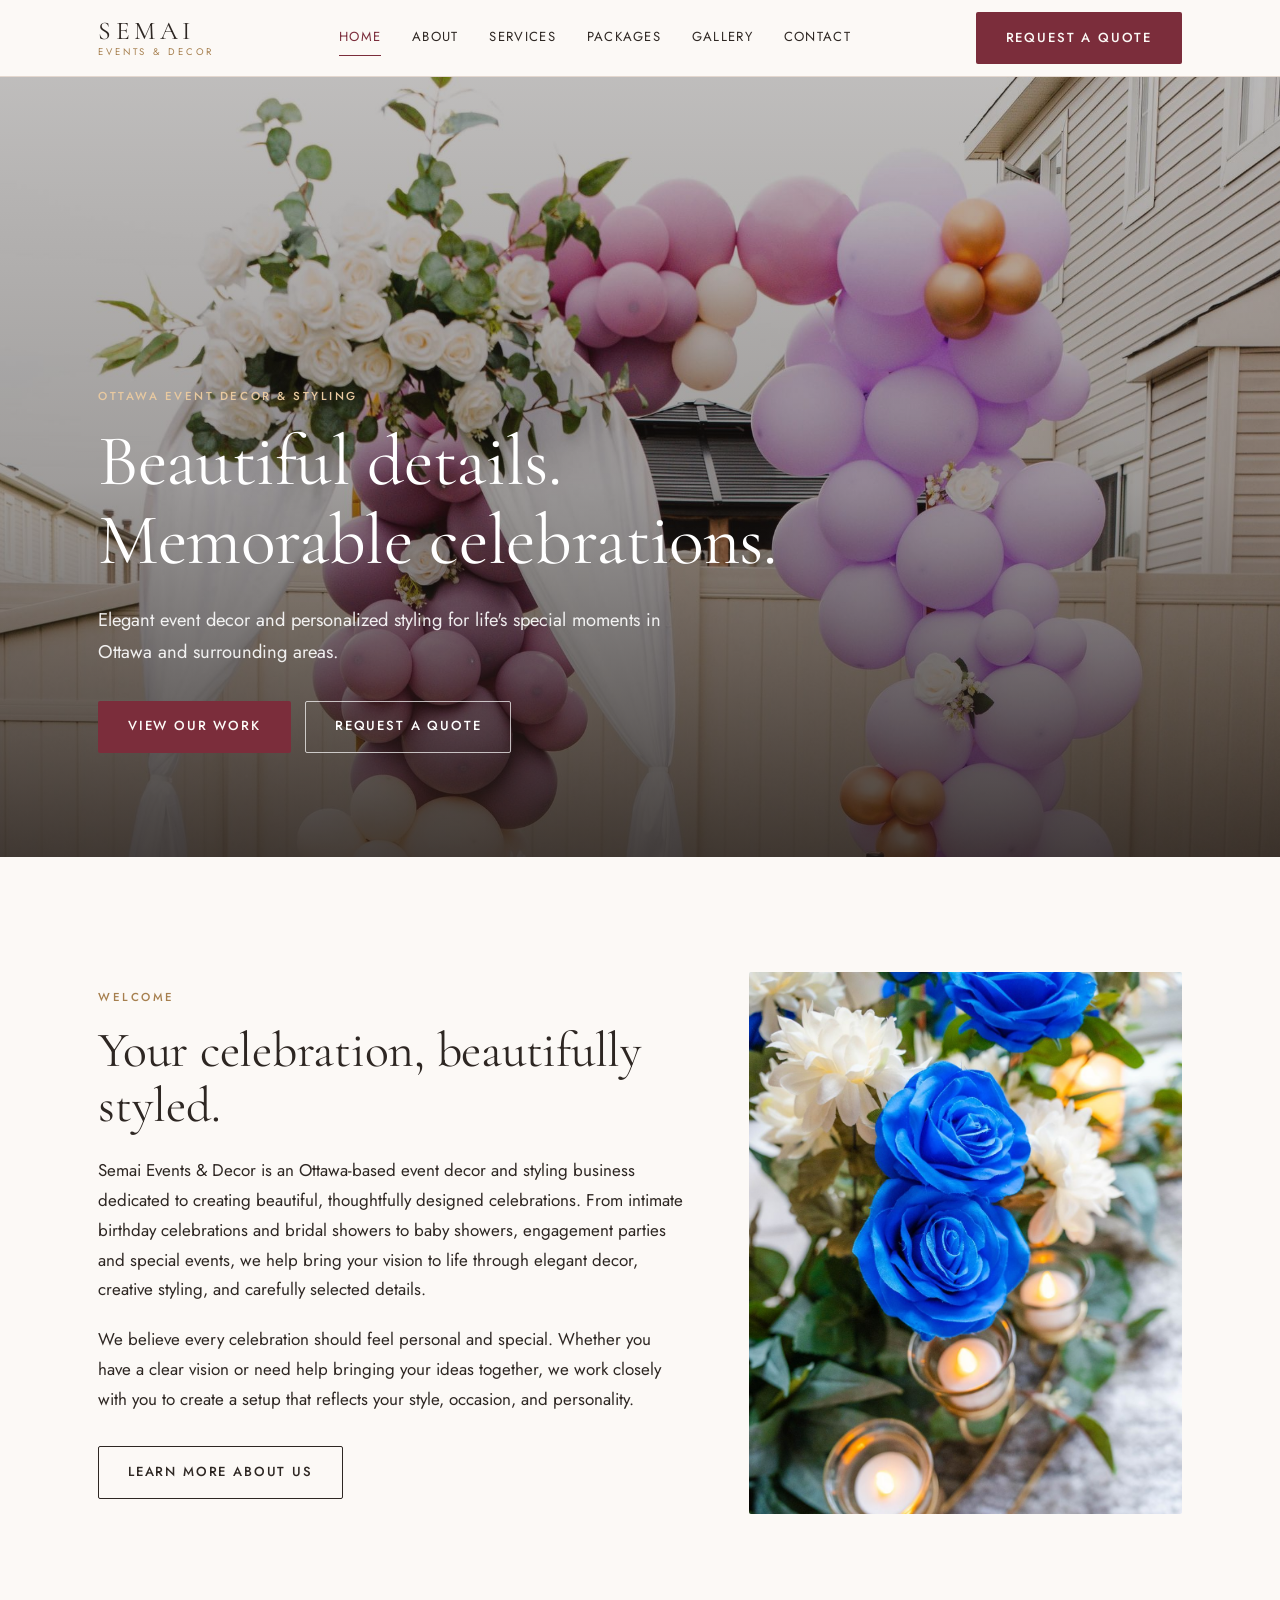
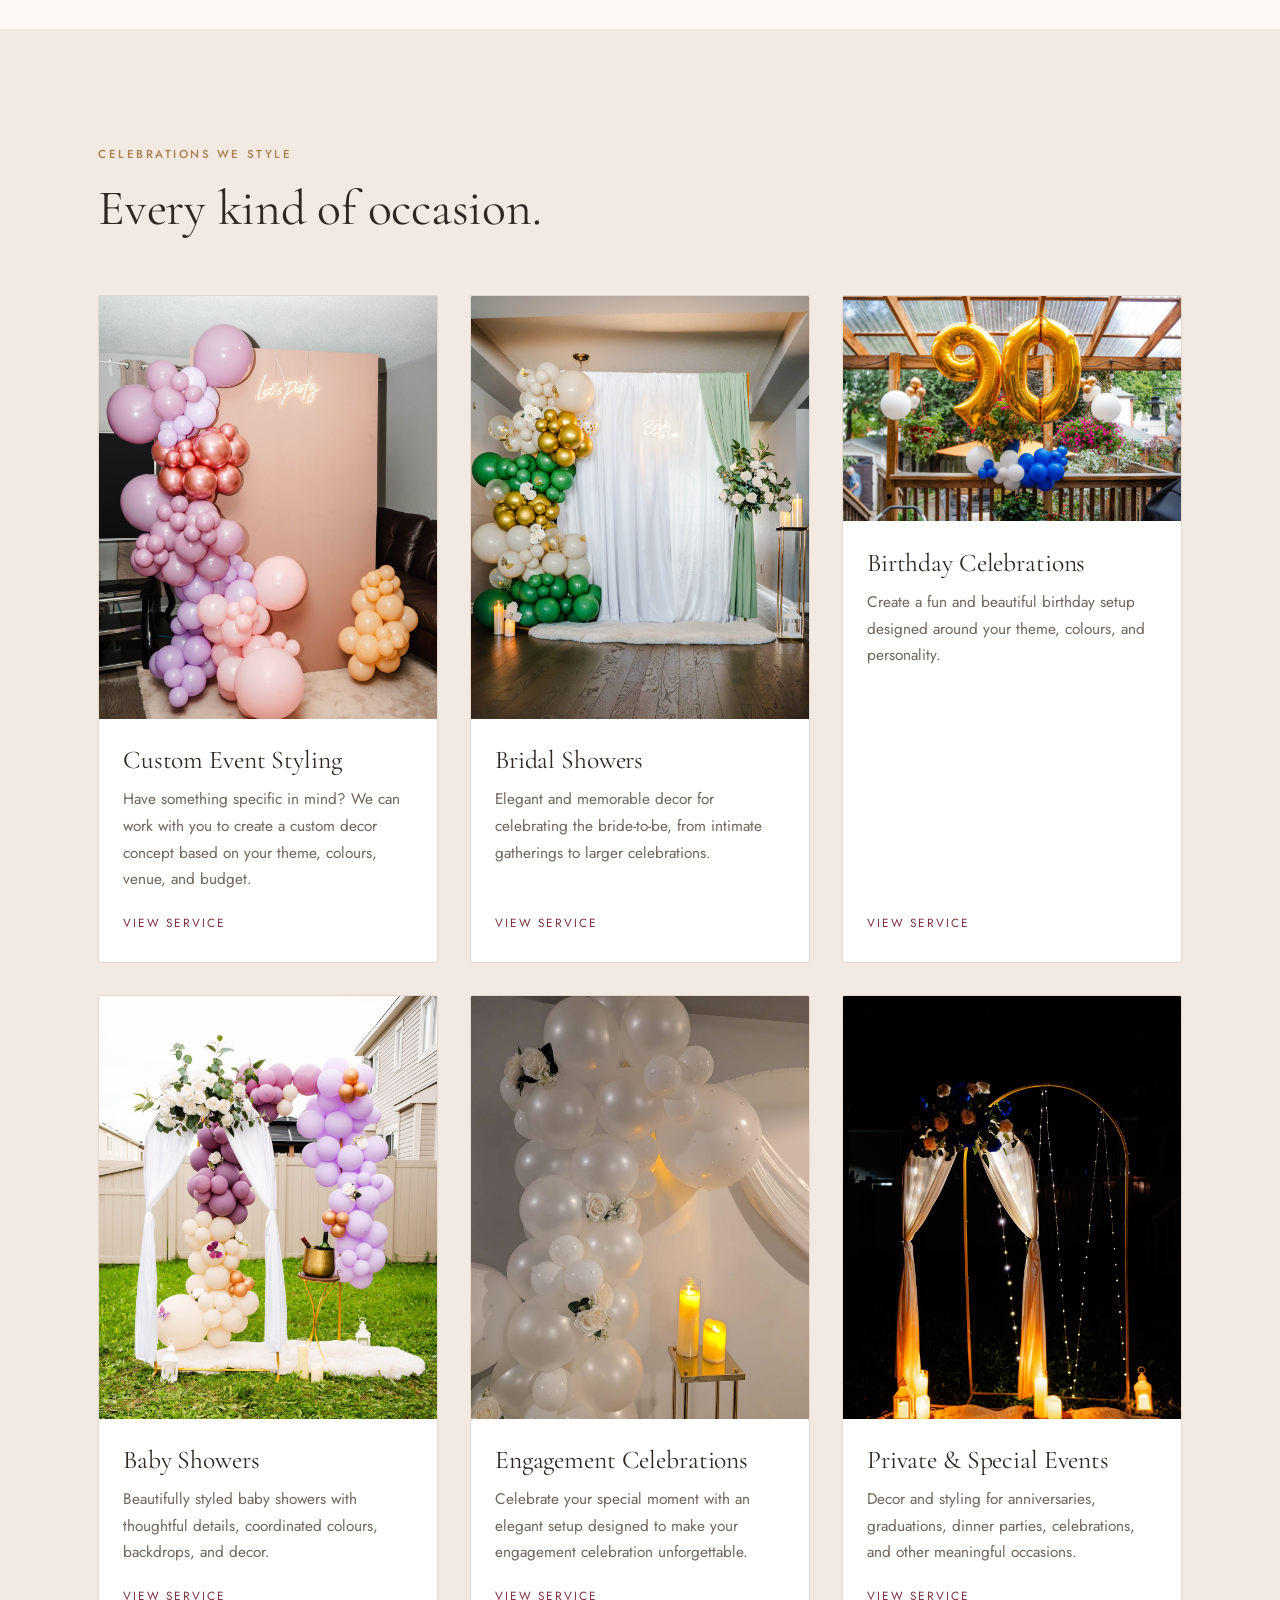
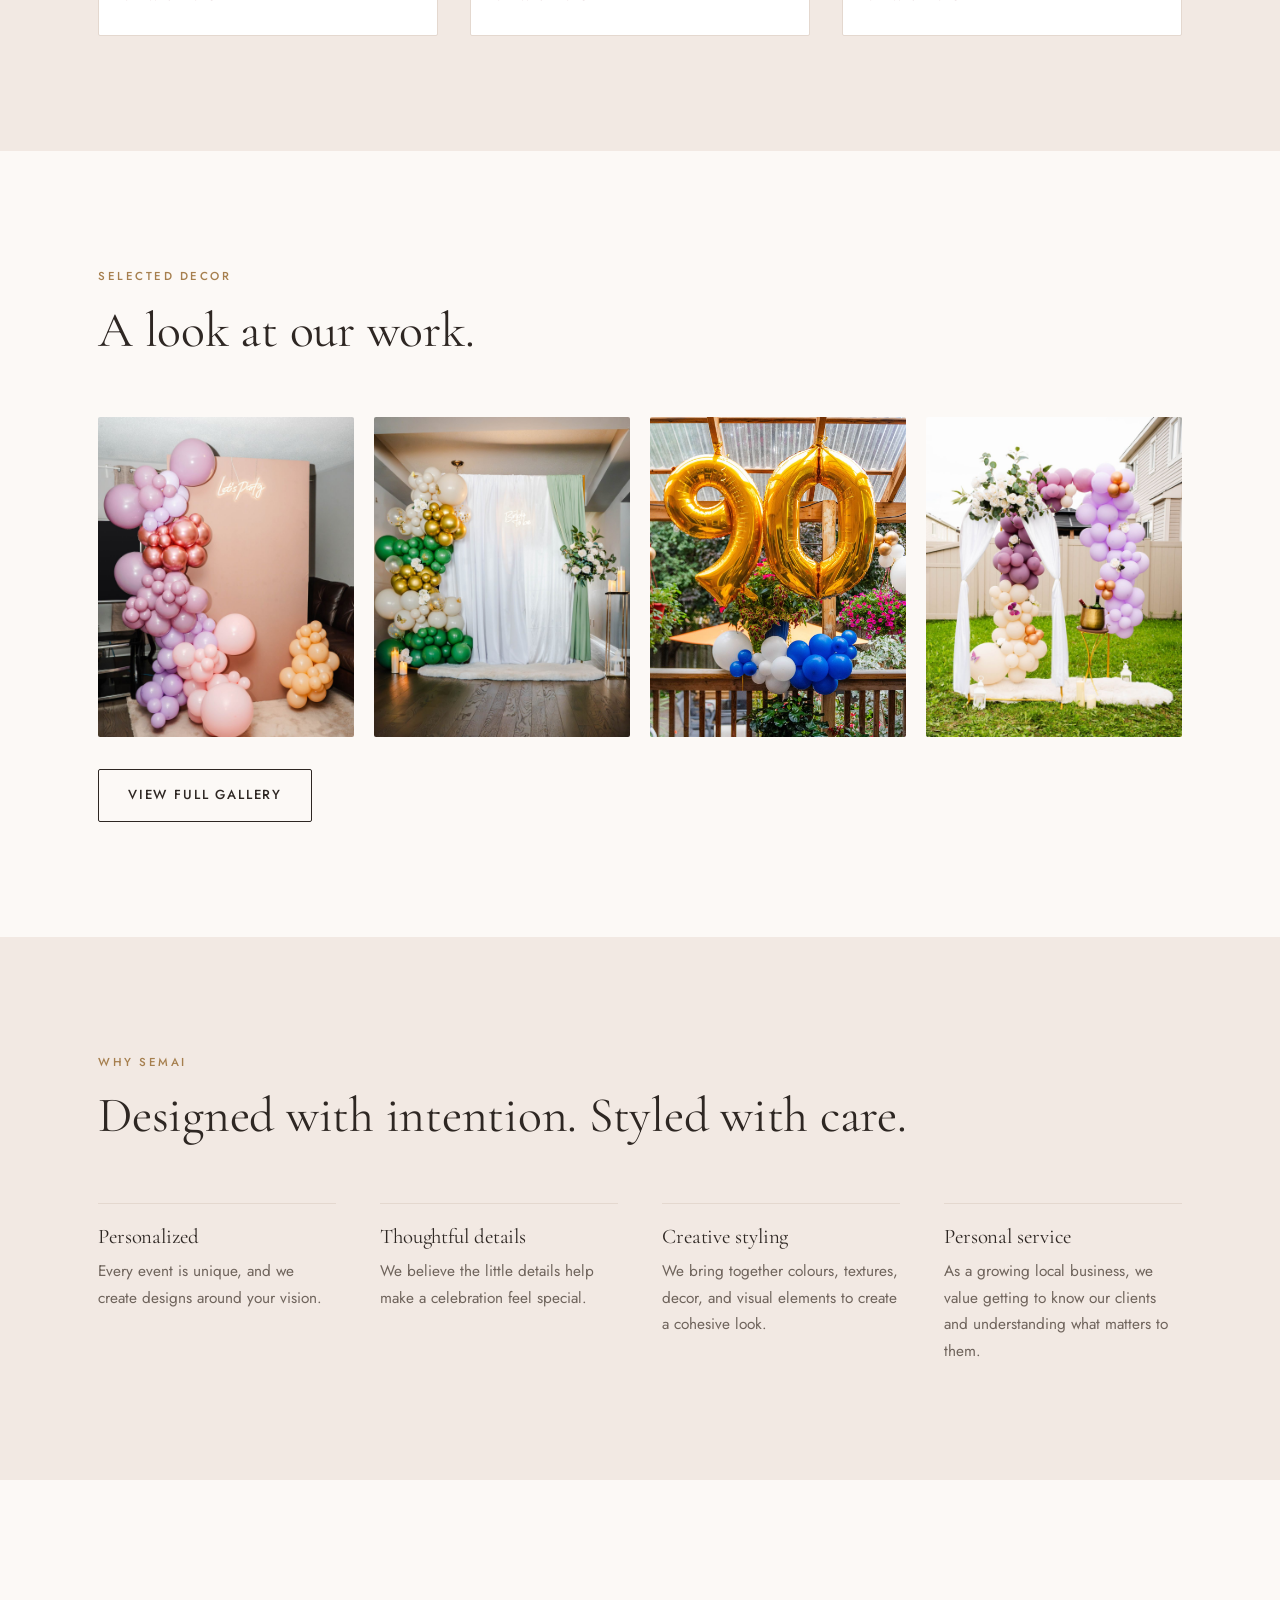
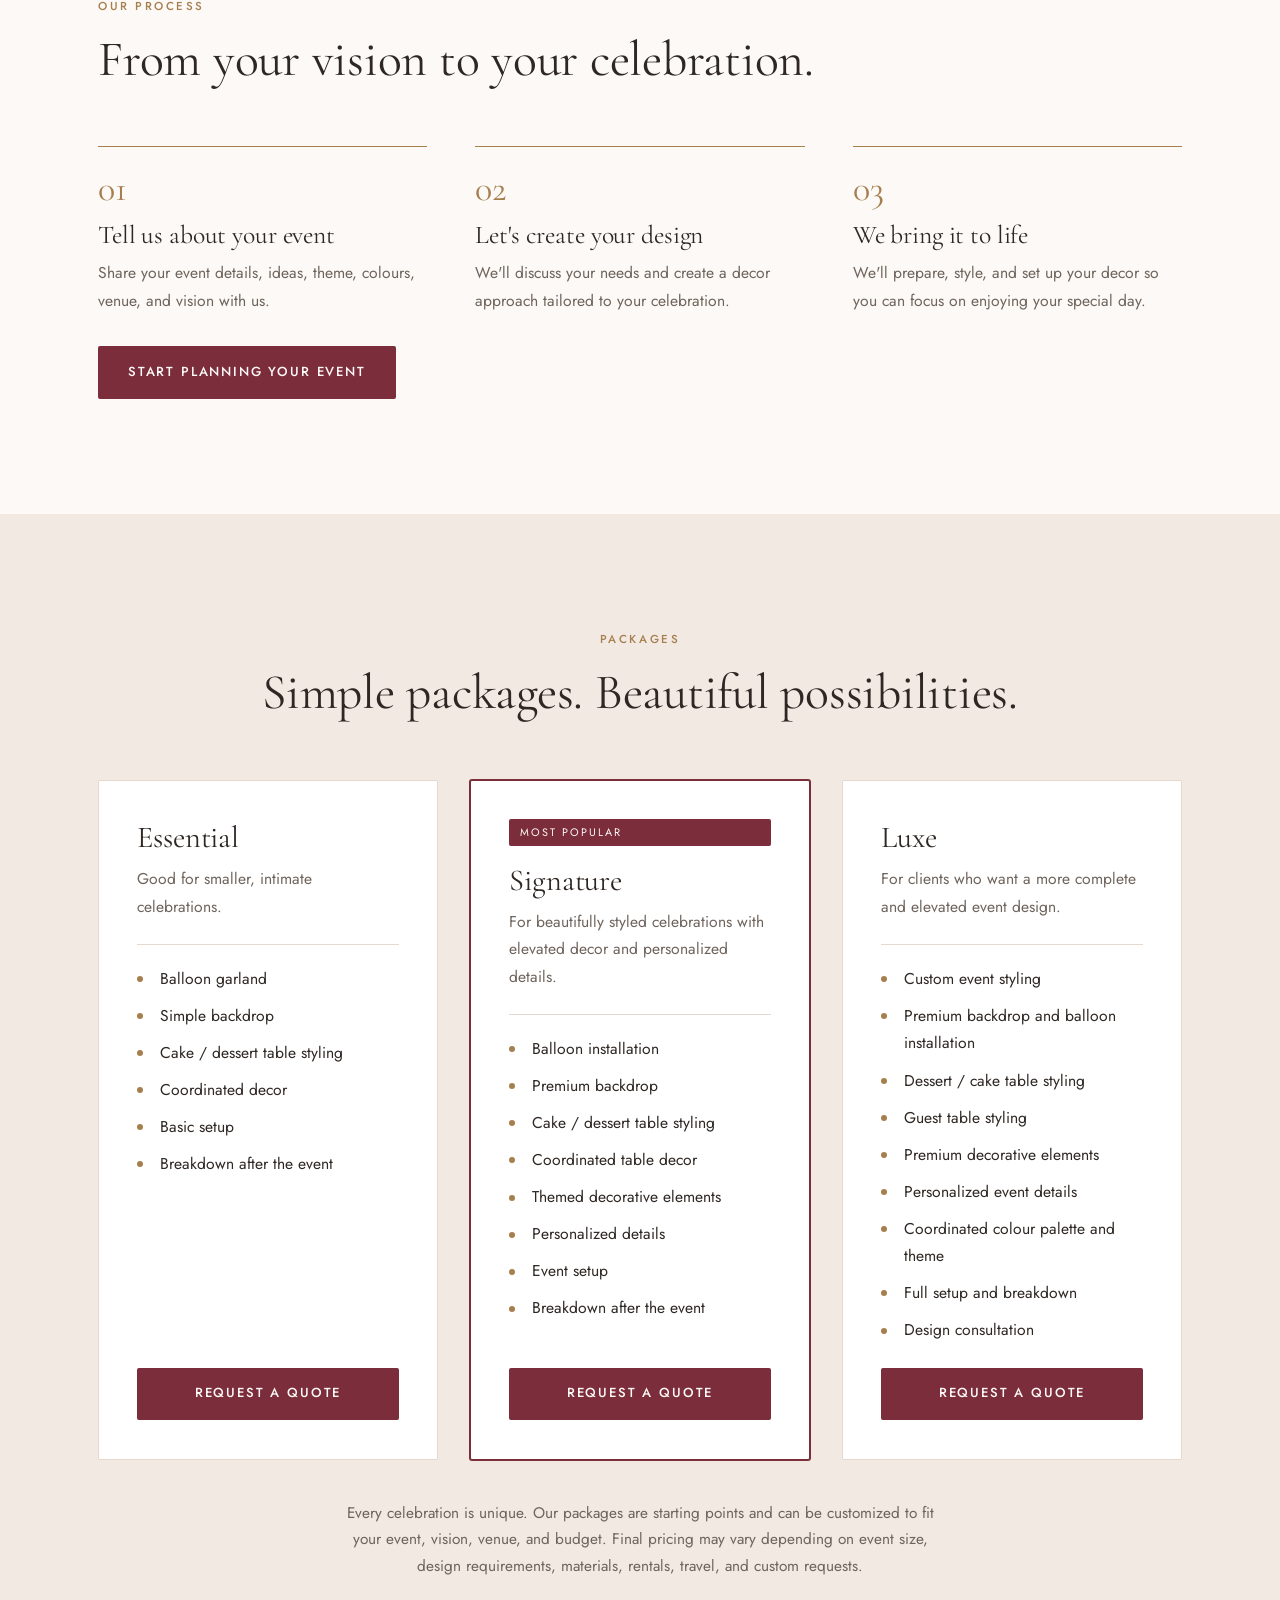
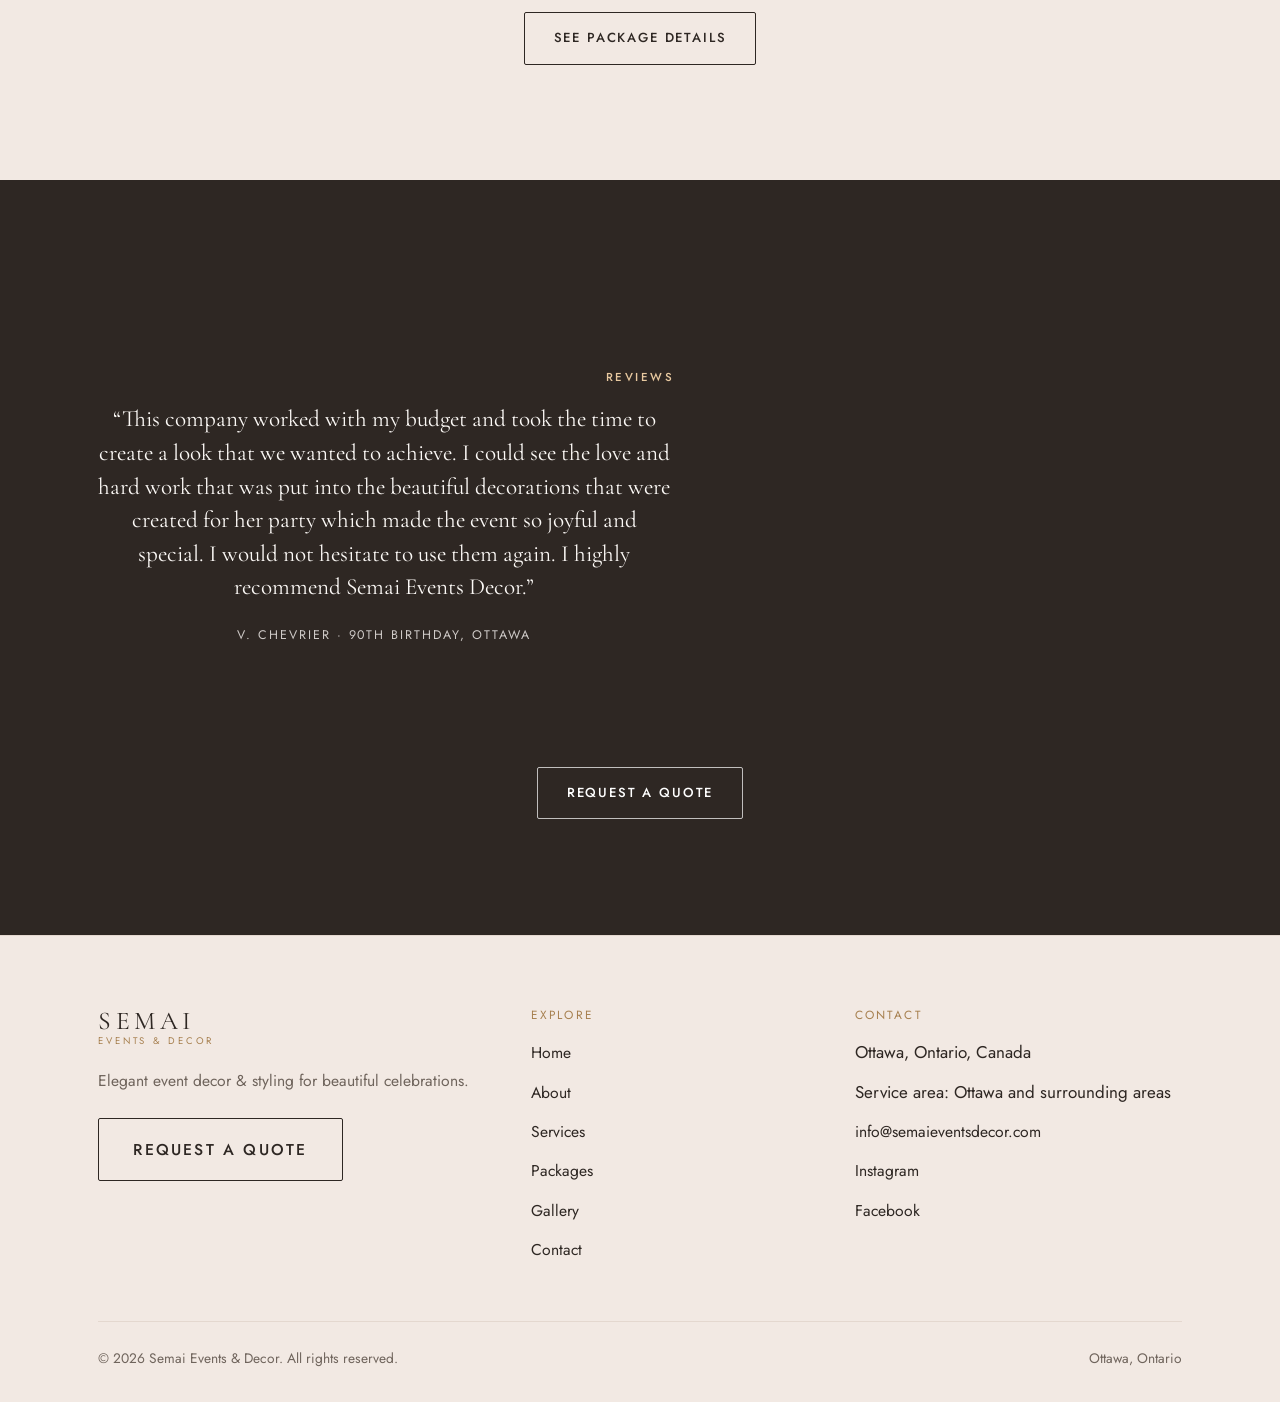
==== commit f7afd905: "Add files via upload" ====
--- a/index.html
+++ b/index.html
@@ -190,7 +190,7 @@
 <section class="section cta-band">
   <div class="wrap">
     <div class="reviews" id="reviews" hidden aria-roledescription="carousel" aria-label="What our clients say">
-      <span class="eyebrow">Kind words</span>
+      <span class="eyebrow">Reviews</span>
       <div class="reviews__stage">
         <button class="review__arrow review__arrow--prev" type="button" aria-label="Previous review"><svg viewBox="0 0 24 24" aria-hidden="true" focusable="false"><path d="M9 5l7 7-7 7" fill="none" stroke="currentColor" stroke-width="1.5" stroke-linecap="round" stroke-linejoin="round"/></svg></button>
         <div class="review__body">
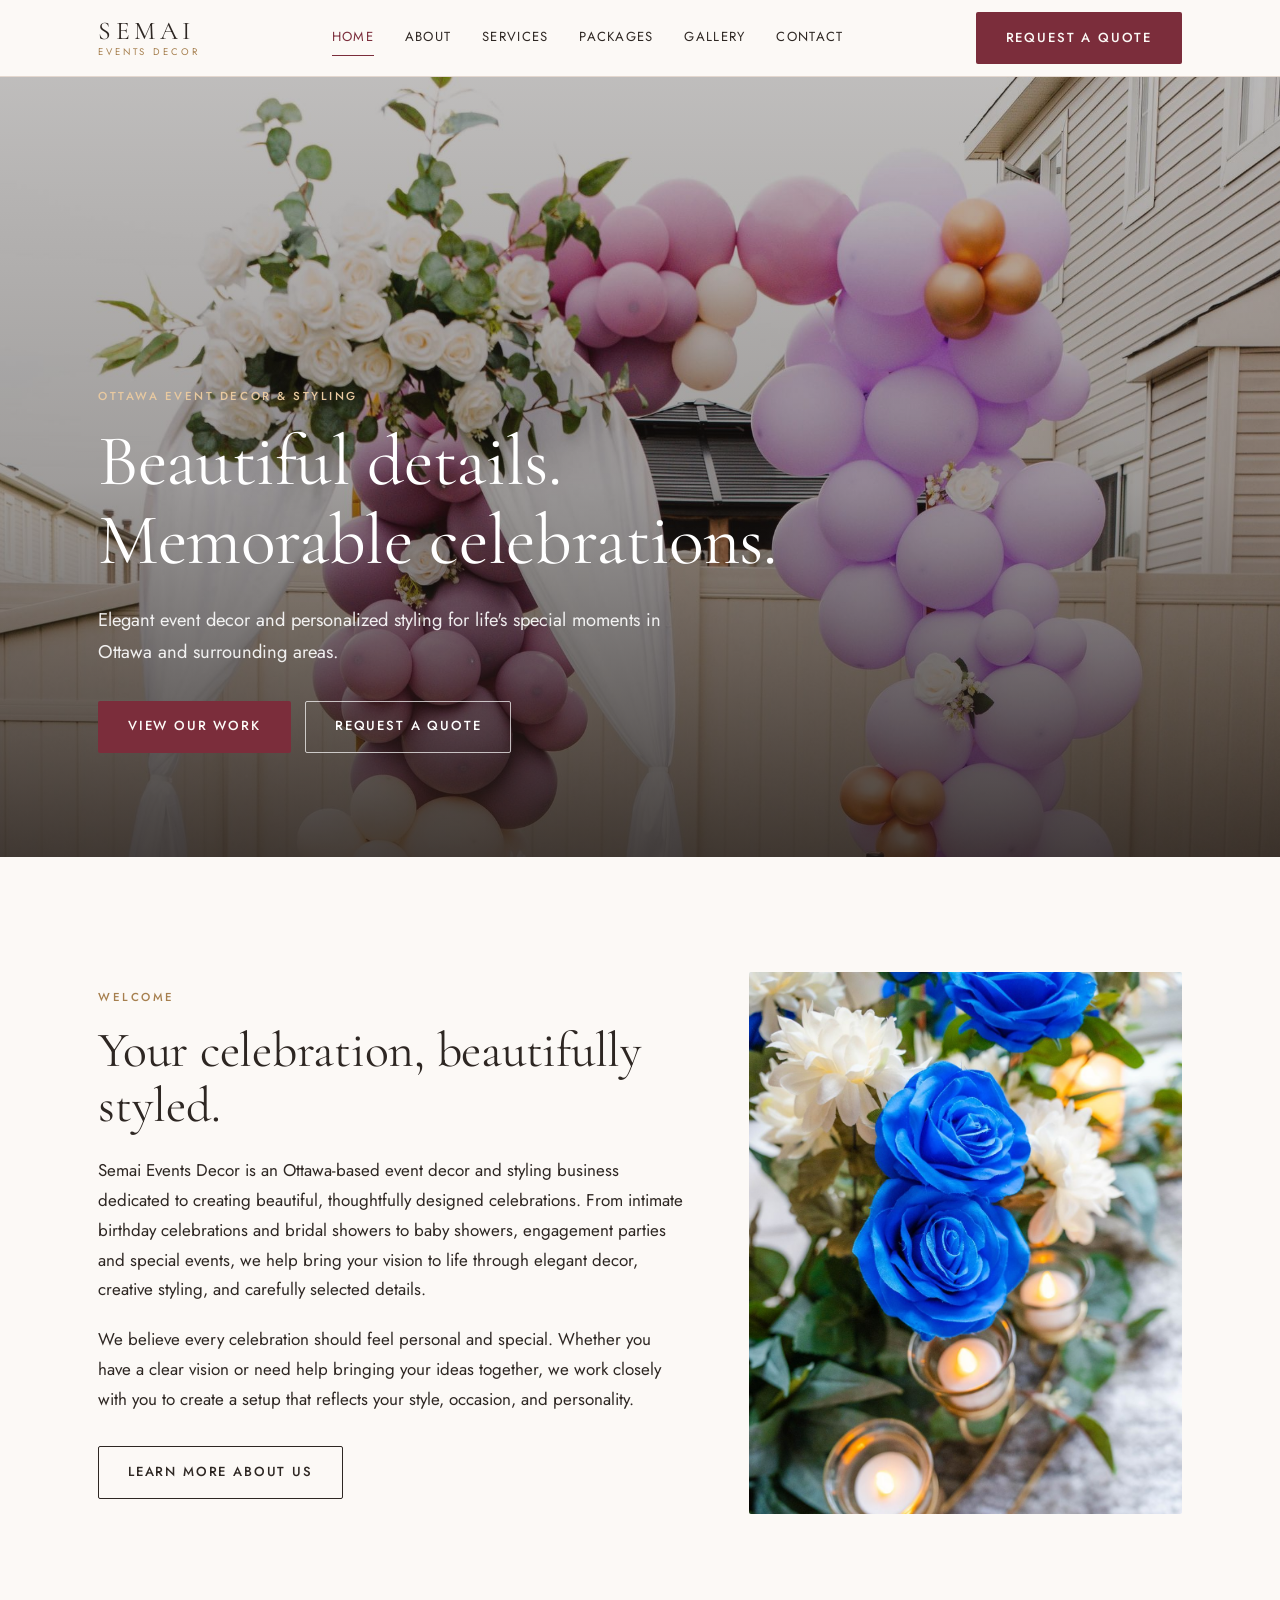
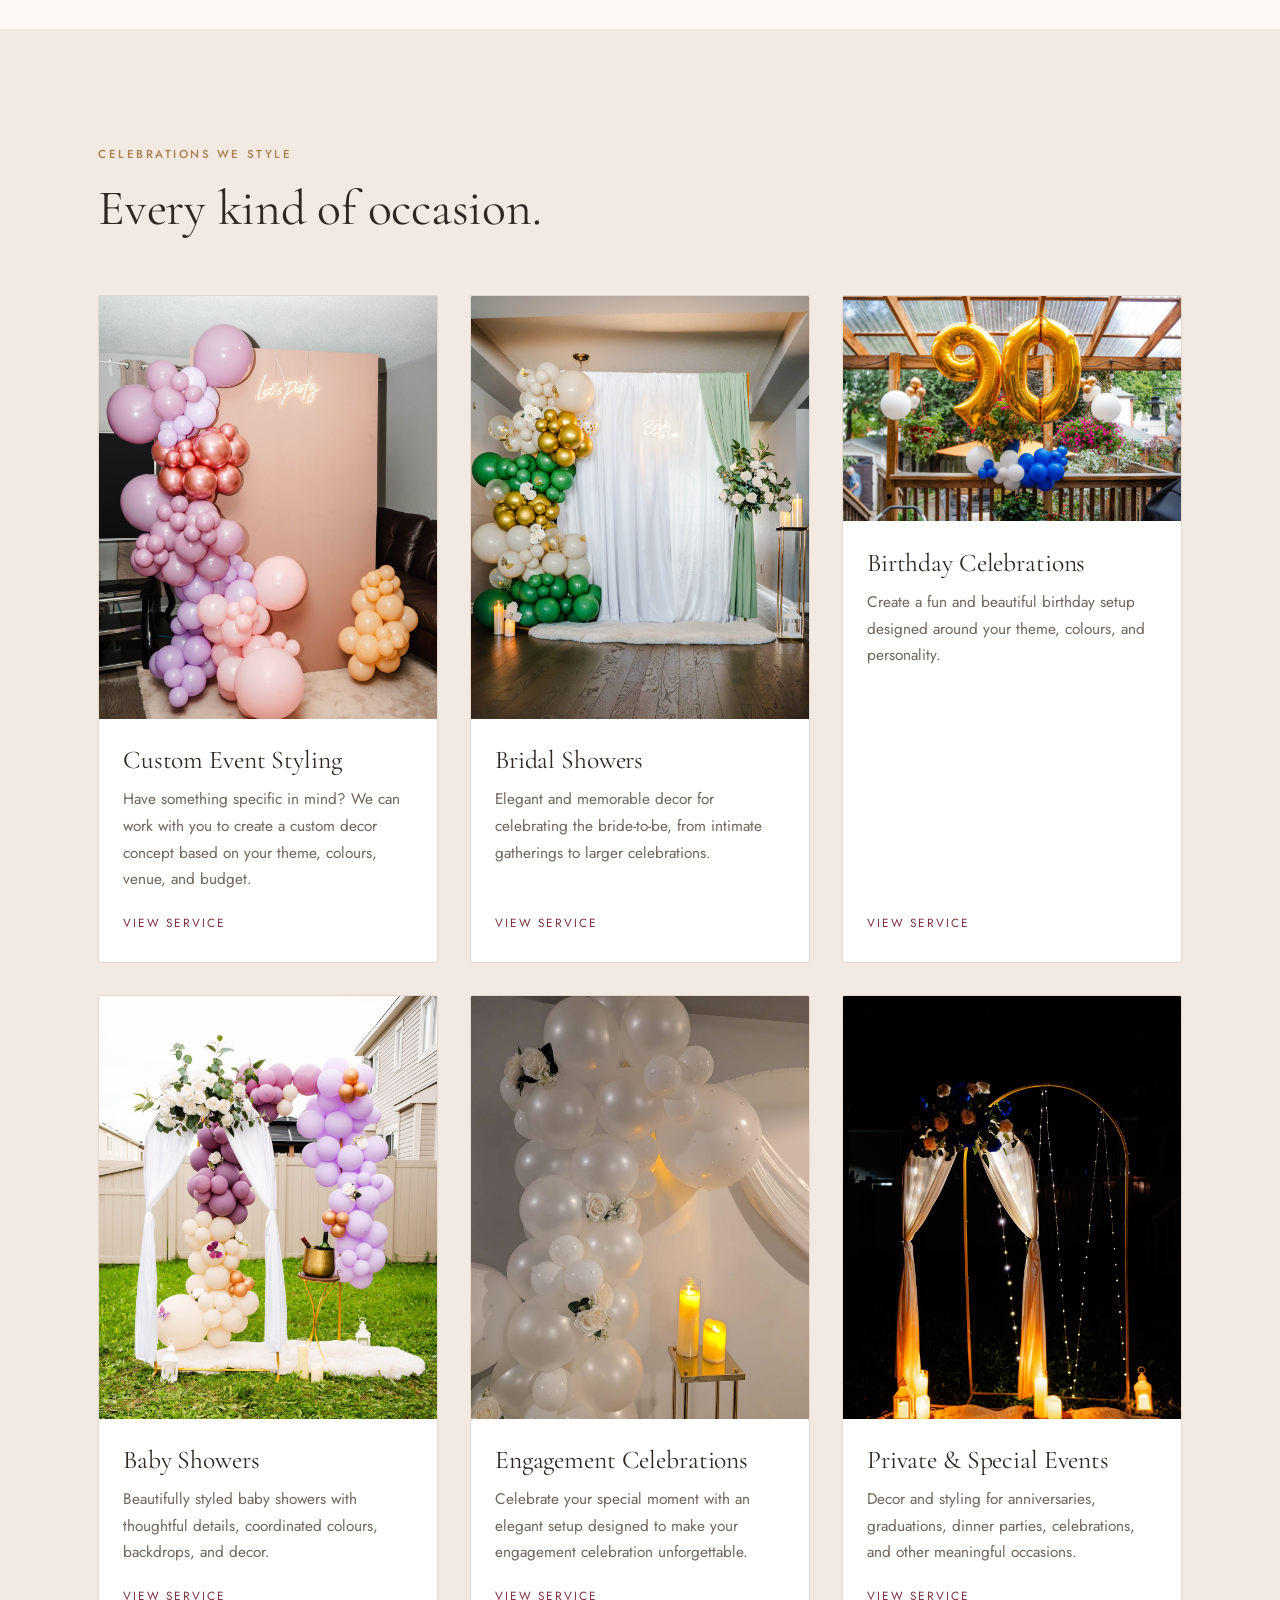
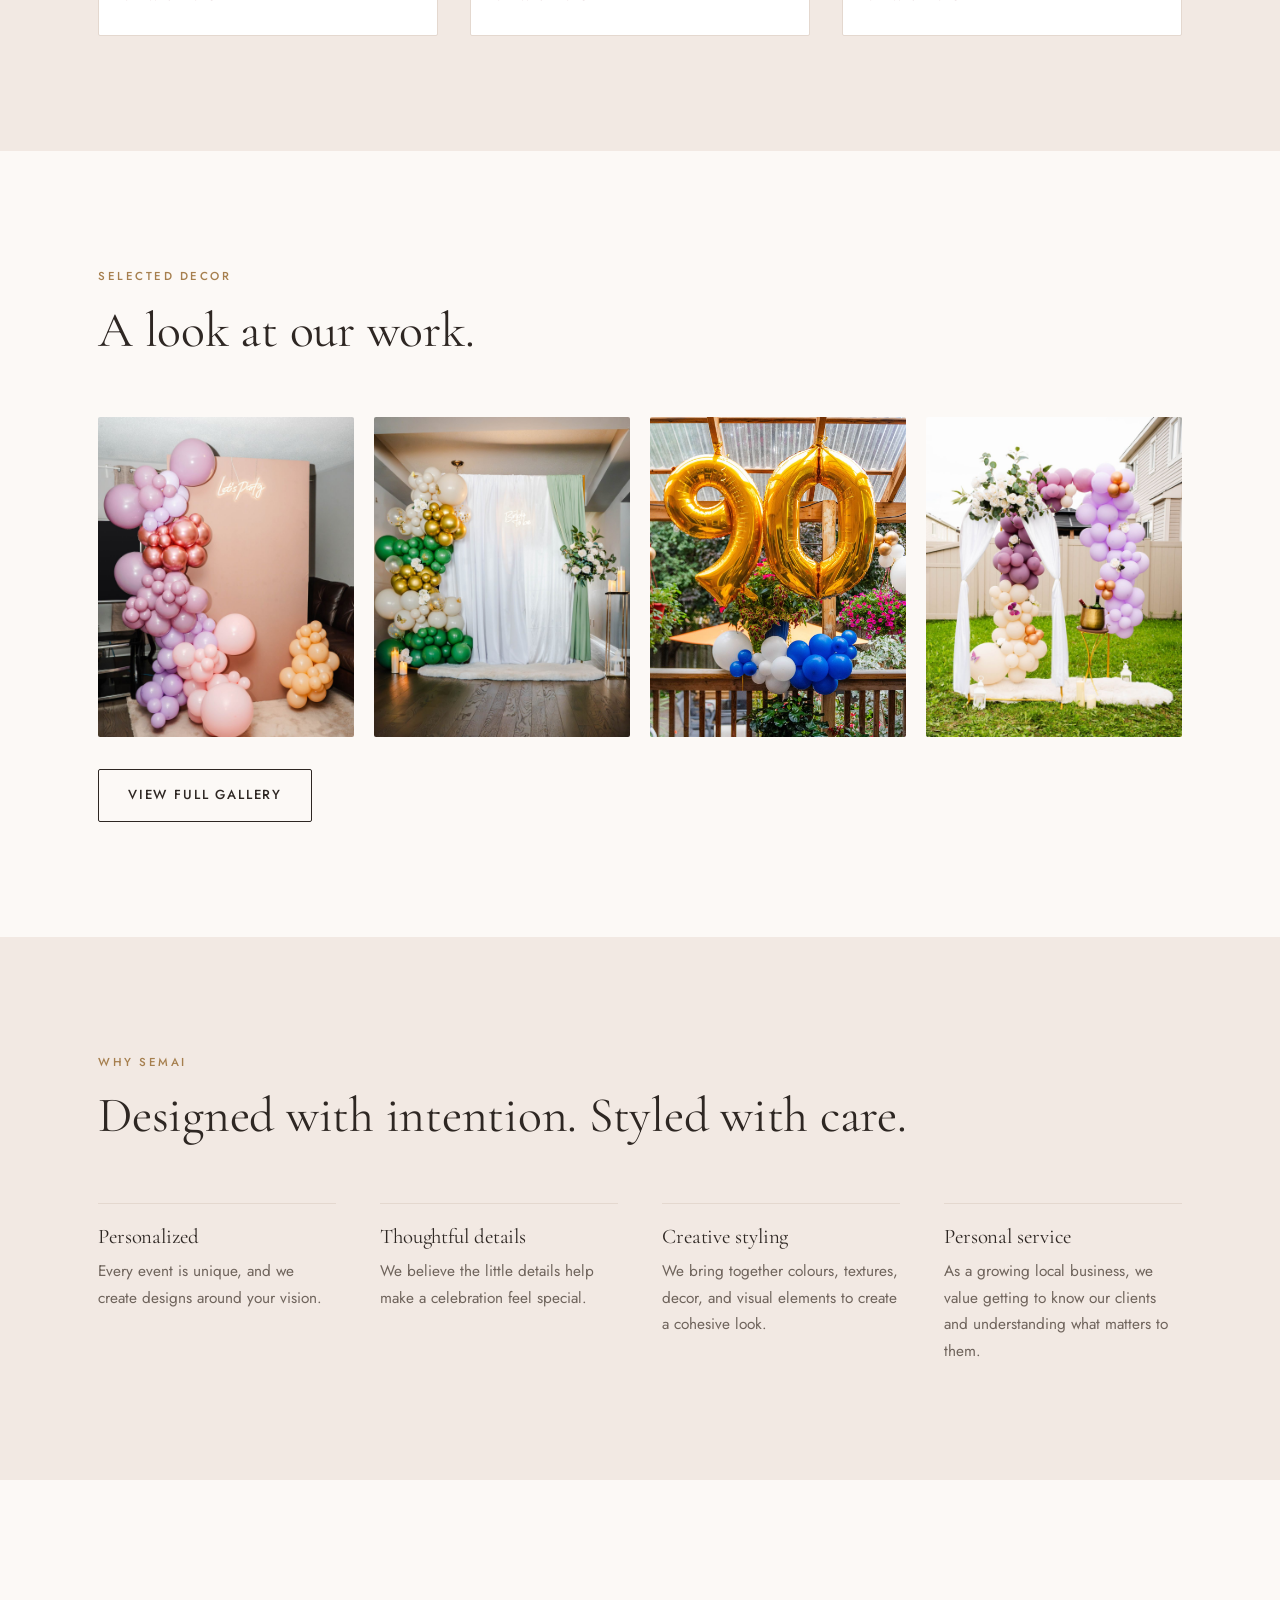
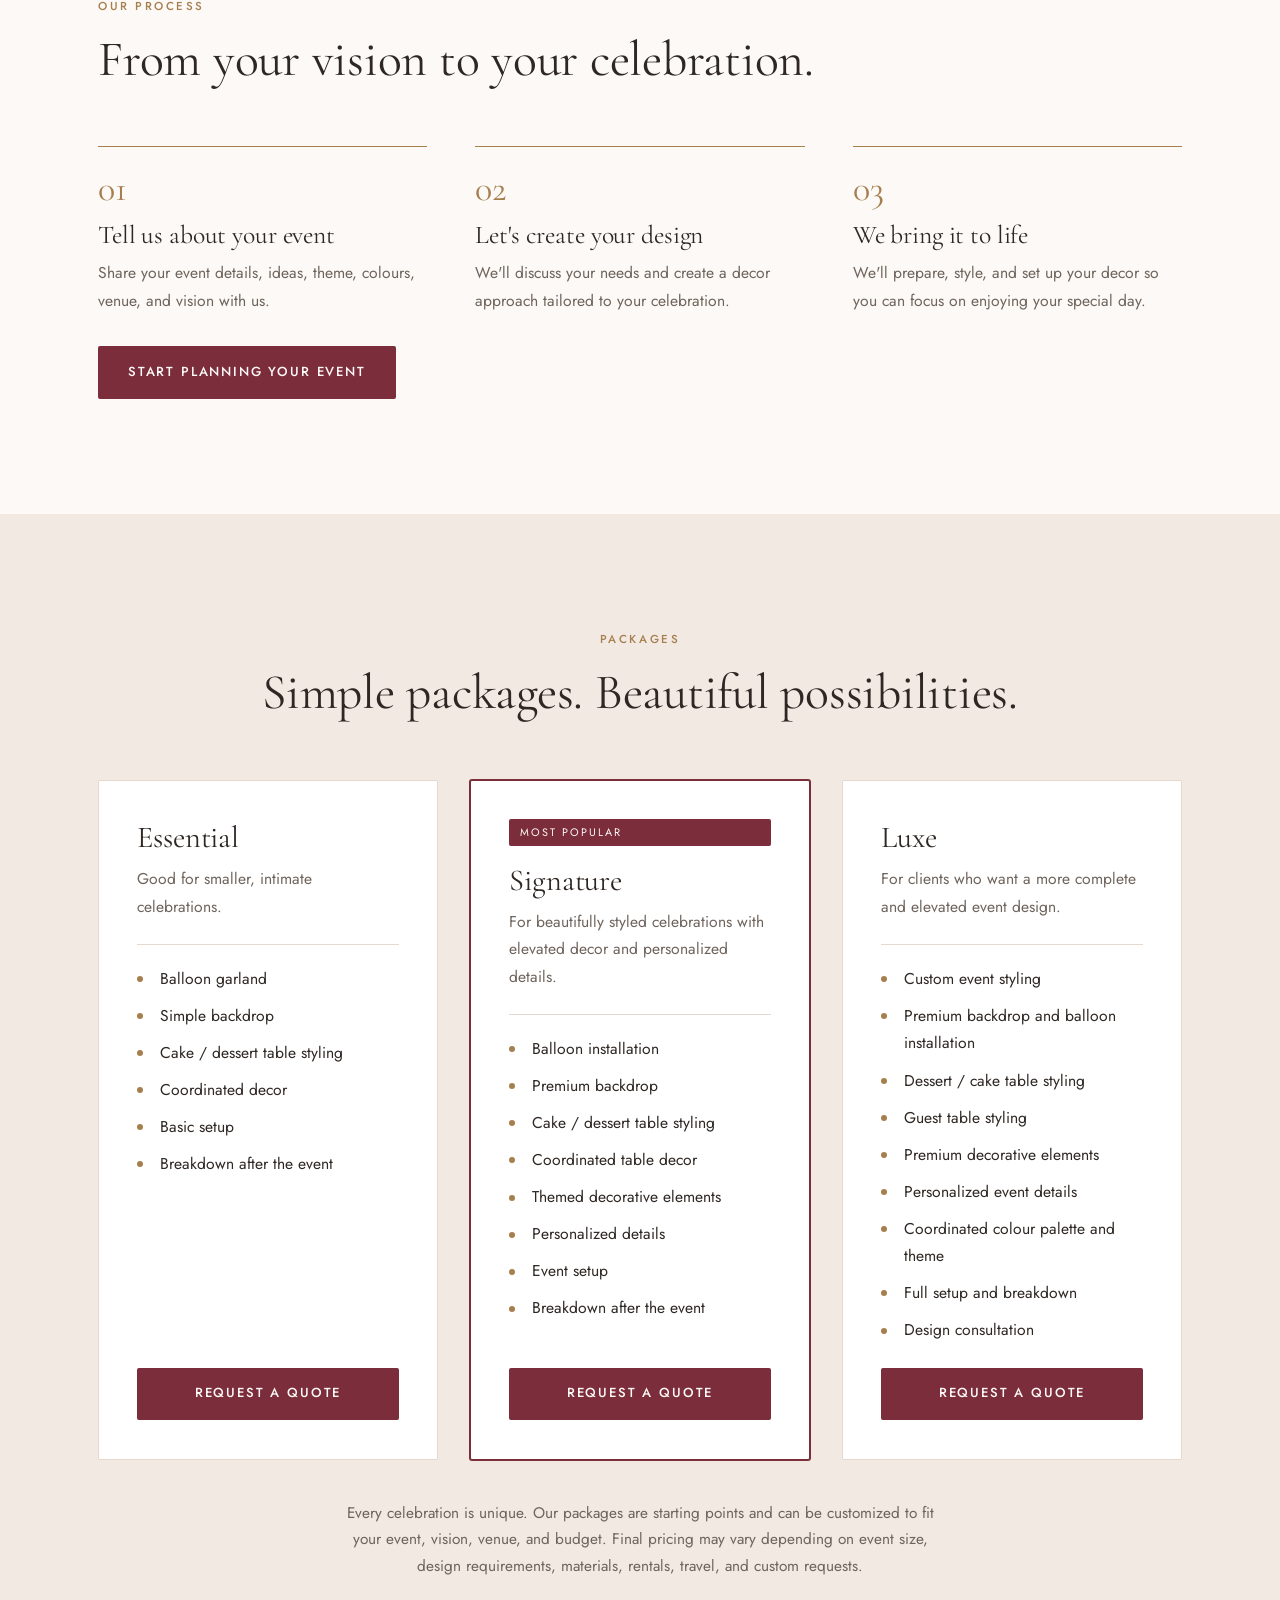
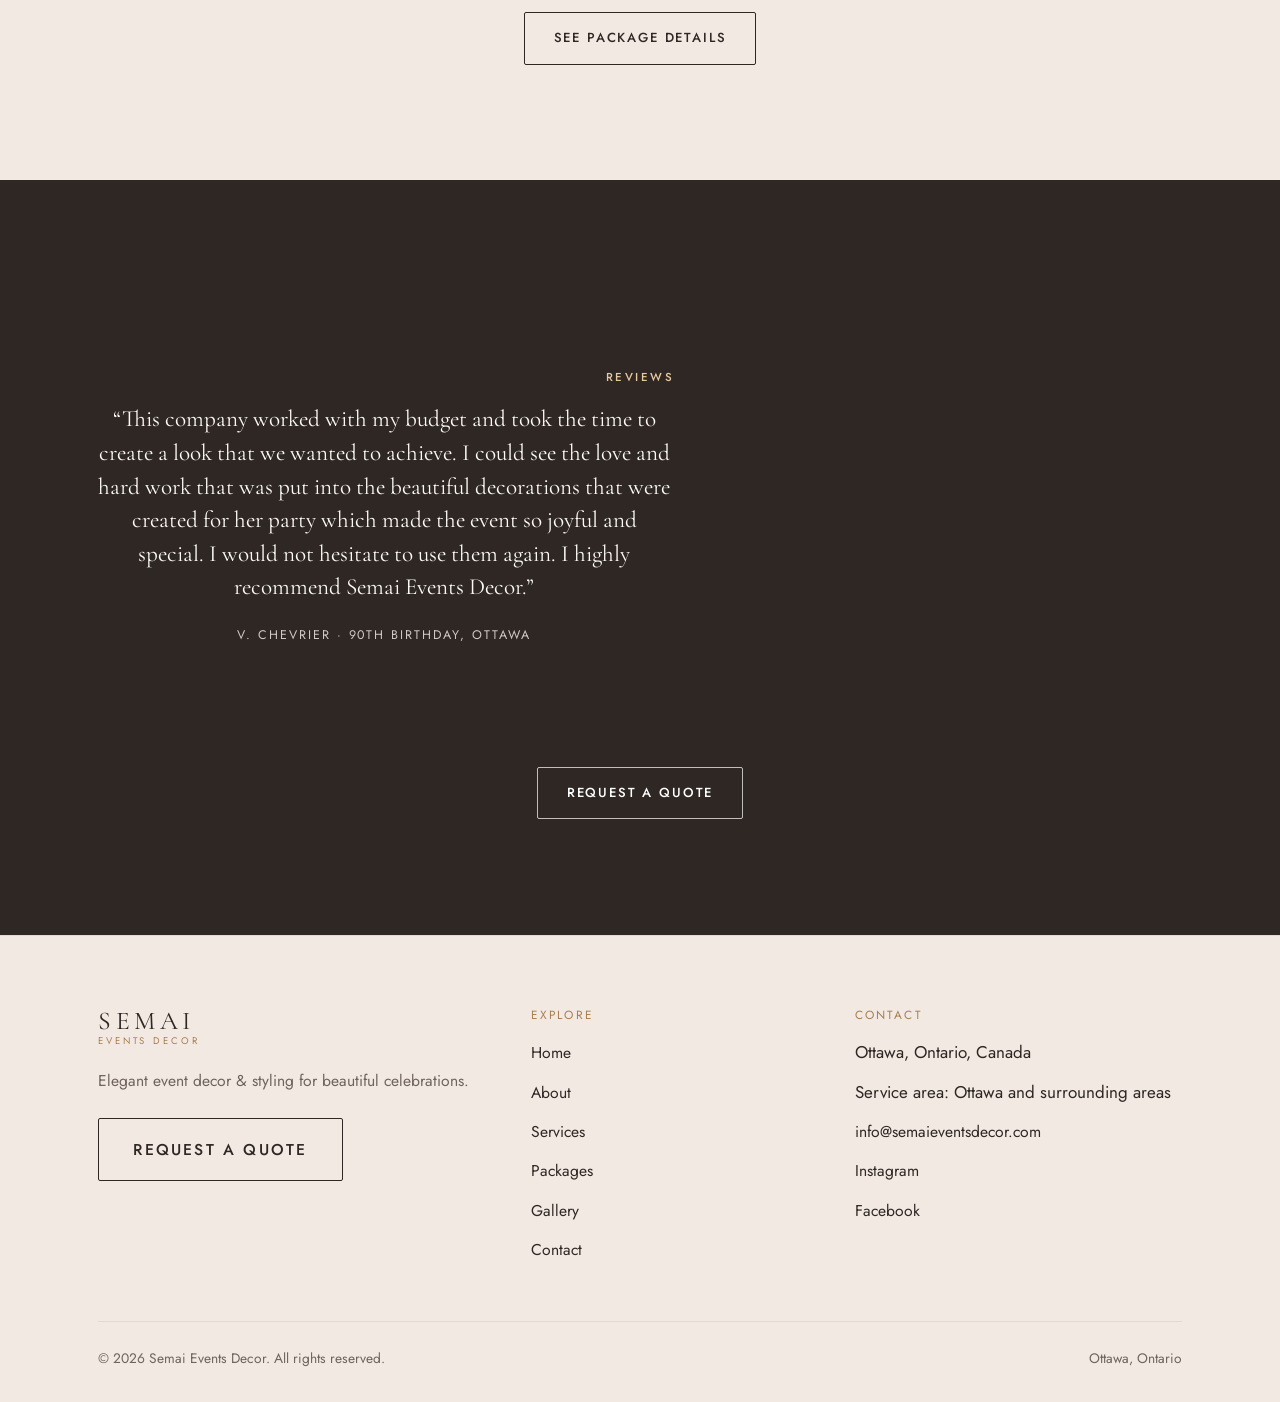
==== commit 6cb5d8f1: "Add files via upload" ====
--- a/index.html
+++ b/index.html
@@ -3,24 +3,114 @@
 <head>
 <meta charset="utf-8">
 <meta name="viewport" content="width=device-width, initial-scale=1">
-<title>Semai Events &amp; Decor | Ottawa Event Decor &amp; Styling</title>
-<meta name="description" content="Semai Events &amp; Decor is an Ottawa event decorator creating beautiful, personalized event styling for birthdays, bridal showers, baby showers, engagements, and special events in Ottawa and surrounding areas.">
-<meta name="author" content="Semai Events &amp; Decor">
+<title>Ottawa Balloon Decor &amp; Event Styling | Semai Events Decor</title>
+<meta name="description" content="Ottawa event decorator specialising in balloon garlands, backdrops and styling for bridal showers, baby showers, birthdays, engagements and private events in Ottawa and surrounding areas.">
+<meta name="author" content="Semai Events Decor">
 <link rel="canonical" href="https://semaieventsdecor.com/">
 <meta property="og:type" content="website">
-<meta property="og:site_name" content="Semai Events &amp; Decor">
-<meta property="og:title" content="Semai Events &amp; Decor | Ottawa Event Decor &amp; Styling">
-<meta property="og:description" content="Semai Events &amp; Decor is an Ottawa event decorator creating beautiful, personalized event styling for birthdays, bridal showers, baby showers, engagements, and special events in Ottawa and surrounding areas.">
+<meta property="og:site_name" content="Semai Events Decor">
+<meta property="og:title" content="Ottawa Balloon Decor &amp; Event Styling | Semai Events Decor">
+<meta property="og:description" content="Ottawa event decorator specialising in balloon garlands, backdrops and styling for bridal showers, baby showers, birthdays, engagements and private events in Ottawa and surrounding areas.">
 <meta property="og:url" content="https://semaieventsdecor.com/">
 <meta property="og:image" content="https://semaieventsdecor.com/hero.jpg">
 <meta name="twitter:card" content="summary_large_image">
-<meta name="twitter:title" content="Semai Events &amp; Decor | Ottawa Event Decor &amp; Styling">
-<meta name="twitter:description" content="Semai Events &amp; Decor is an Ottawa event decorator creating beautiful, personalized event styling for birthdays, bridal showers, baby showers, engagements, and special events in Ottawa and surrounding areas.">
+<meta name="twitter:title" content="Ottawa Balloon Decor &amp; Event Styling | Semai Events Decor">
+<meta name="twitter:description" content="Ottawa event decorator specialising in balloon garlands, backdrops and styling for bridal showers, baby showers, birthdays, engagements and private events in Ottawa and surrounding areas.">
 <meta name="twitter:image" content="https://semaieventsdecor.com/hero.jpg">
 <link rel="preconnect" href="https://fonts.googleapis.com">
 <link rel="preconnect" href="https://fonts.gstatic.com" crossorigin>
 <link href="https://fonts.googleapis.com/css2?family=Cormorant+Garamond:wght@300;400;500&amp;family=Jost:wght@300;400;500&amp;display=swap" rel="stylesheet">
 <link rel="stylesheet" href="style.css">
+<script type="application/ld+json">
+{
+  "@context": "https://schema.org",
+  "@type": "LocalBusiness",
+  "@id": "https://semaieventsdecor.com/#business",
+  "name": "Semai Events Decor",
+  "description": "Event decor and styling in Ottawa for bridal showers, baby showers, birthdays, engagements, private events and custom celebrations.",
+  "url": "https://semaieventsdecor.com/",
+  "email": "info@semaieventsdecor.com",
+  "image": "https://semaieventsdecor.com/hero.jpg",
+  "logo": "https://semaieventsdecor.com/hero.jpg",
+  "address": {
+    "@type": "PostalAddress",
+    "addressLocality": "Ottawa",
+    "addressRegion": "ON",
+    "addressCountry": "CA"
+  },
+  "areaServed": [
+    {
+      "@type": "City",
+      "name": "Ottawa"
+    },
+    {
+      "@type": "AdministrativeArea",
+      "name": "Ottawa and surrounding areas"
+    }
+  ],
+  "sameAs": [
+    "https://www.instagram.com/semaieventsdecor",
+    "https://www.facebook.com/profile.php?id=61594771796790"
+  ],
+  "knowsAbout": [
+    "event decor",
+    "balloon garlands",
+    "backdrops",
+    "event styling",
+    "bridal shower decor",
+    "baby shower decor",
+    "birthday decor"
+  ],
+  "hasOfferCatalog": {
+    "@type": "OfferCatalog",
+    "name": "Event decor services",
+    "itemListElement": [
+      {
+        "@type": "Offer",
+        "itemOffered": {
+          "@type": "Service",
+          "name": "Custom Event Styling"
+        }
+      },
+      {
+        "@type": "Offer",
+        "itemOffered": {
+          "@type": "Service",
+          "name": "Bridal Shower Decor"
+        }
+      },
+      {
+        "@type": "Offer",
+        "itemOffered": {
+          "@type": "Service",
+          "name": "Birthday Celebration Decor"
+        }
+      },
+      {
+        "@type": "Offer",
+        "itemOffered": {
+          "@type": "Service",
+          "name": "Baby Shower Decor"
+        }
+      },
+      {
+        "@type": "Offer",
+        "itemOffered": {
+          "@type": "Service",
+          "name": "Engagement Celebration Decor"
+        }
+      },
+      {
+        "@type": "Offer",
+        "itemOffered": {
+          "@type": "Service",
+          "name": "Private and Special Event Decor"
+        }
+      }
+    ]
+  }
+}
+</script>
 </head>
 <body>
 <a class="skip-link" href="#main">Skip to content</a>
@@ -28,7 +118,7 @@
   <div class="wrap site-header__inner">
     <a class="wordmark" href="./">
       <span class="wordmark__name">SEMAI</span>
-      <span class="wordmark__sub">Events &amp; Decor</span>
+      <span class="wordmark__sub">Events Decor</span>
     </a>
     <button class="nav-toggle" type="button" aria-expanded="false" aria-controls="primary-nav">
       <span></span><span></span><span></span>
@@ -60,11 +150,11 @@
     <div class="split__body">
       <span class="eyebrow">Welcome</span>
       <h2>Your celebration, beautifully styled.</h2>
-      <p>Semai Events &amp; Decor is an Ottawa-based event decor and styling business dedicated to creating beautiful, thoughtfully designed celebrations. From intimate birthday celebrations and bridal showers to baby showers, engagement parties and special events, we help bring your vision to life through elegant decor, creative styling, and carefully selected details.</p>
+      <p>Semai Events Decor is an Ottawa-based event decor and styling business dedicated to creating beautiful, thoughtfully designed celebrations. From intimate birthday celebrations and bridal showers to baby showers, engagement parties and special events, we help bring your vision to life through elegant decor, creative styling, and carefully selected details.</p>
       <p>We believe every celebration should feel personal and special. Whether you have a clear vision or need help bringing your ideas together, we work closely with you to create a setup that reflects your style, occasion, and personality.</p>
       <div class="btn-row"><a class="btn btn--ghost" href="about.html">Learn more about us</a></div>
     </div>
-    <div class="split__media"><img src="about-studio.jpg" data-fallback="https://semaieventsdecor.lovable.app/assets/about-studio-kHiAcxfi.jpg" alt="Close-up of blue roses, white blooms and candlelight in a Semai Events &amp; Decor arrangement" loading="lazy"></div>
+    <div class="split__media"><img src="about-studio.jpg" data-fallback="https://semaieventsdecor.lovable.app/assets/about-studio-kHiAcxfi.jpg" alt="Close-up of blue roses, white blooms and candlelight in a Semai Events Decor arrangement" loading="lazy"></div>
   </div>
 </section>
 
@@ -215,7 +305,7 @@
       <div>
         <a class="wordmark" href="./">
           <span class="wordmark__name">SEMAI</span>
-          <span class="wordmark__sub">Events &amp; Decor</span>
+          <span class="wordmark__sub">Events Decor</span>
         </a>
         <p style="margin-top:1.25rem">Elegant event decor &amp; styling for beautiful celebrations.</p>
         <a class="btn btn--ghost" href="contact.html">Request a quote</a>
@@ -236,7 +326,7 @@
       </div>
     </div>
     <div class="footer-bottom">
-      <span>&copy; <span data-year>2026</span> Semai Events &amp; Decor. All rights reserved.</span>
+      <span>&copy; <span data-year>2026</span> Semai Events Decor. All rights reserved.</span>
       <span>Ottawa, Ontario</span>
     </div>
   </div>
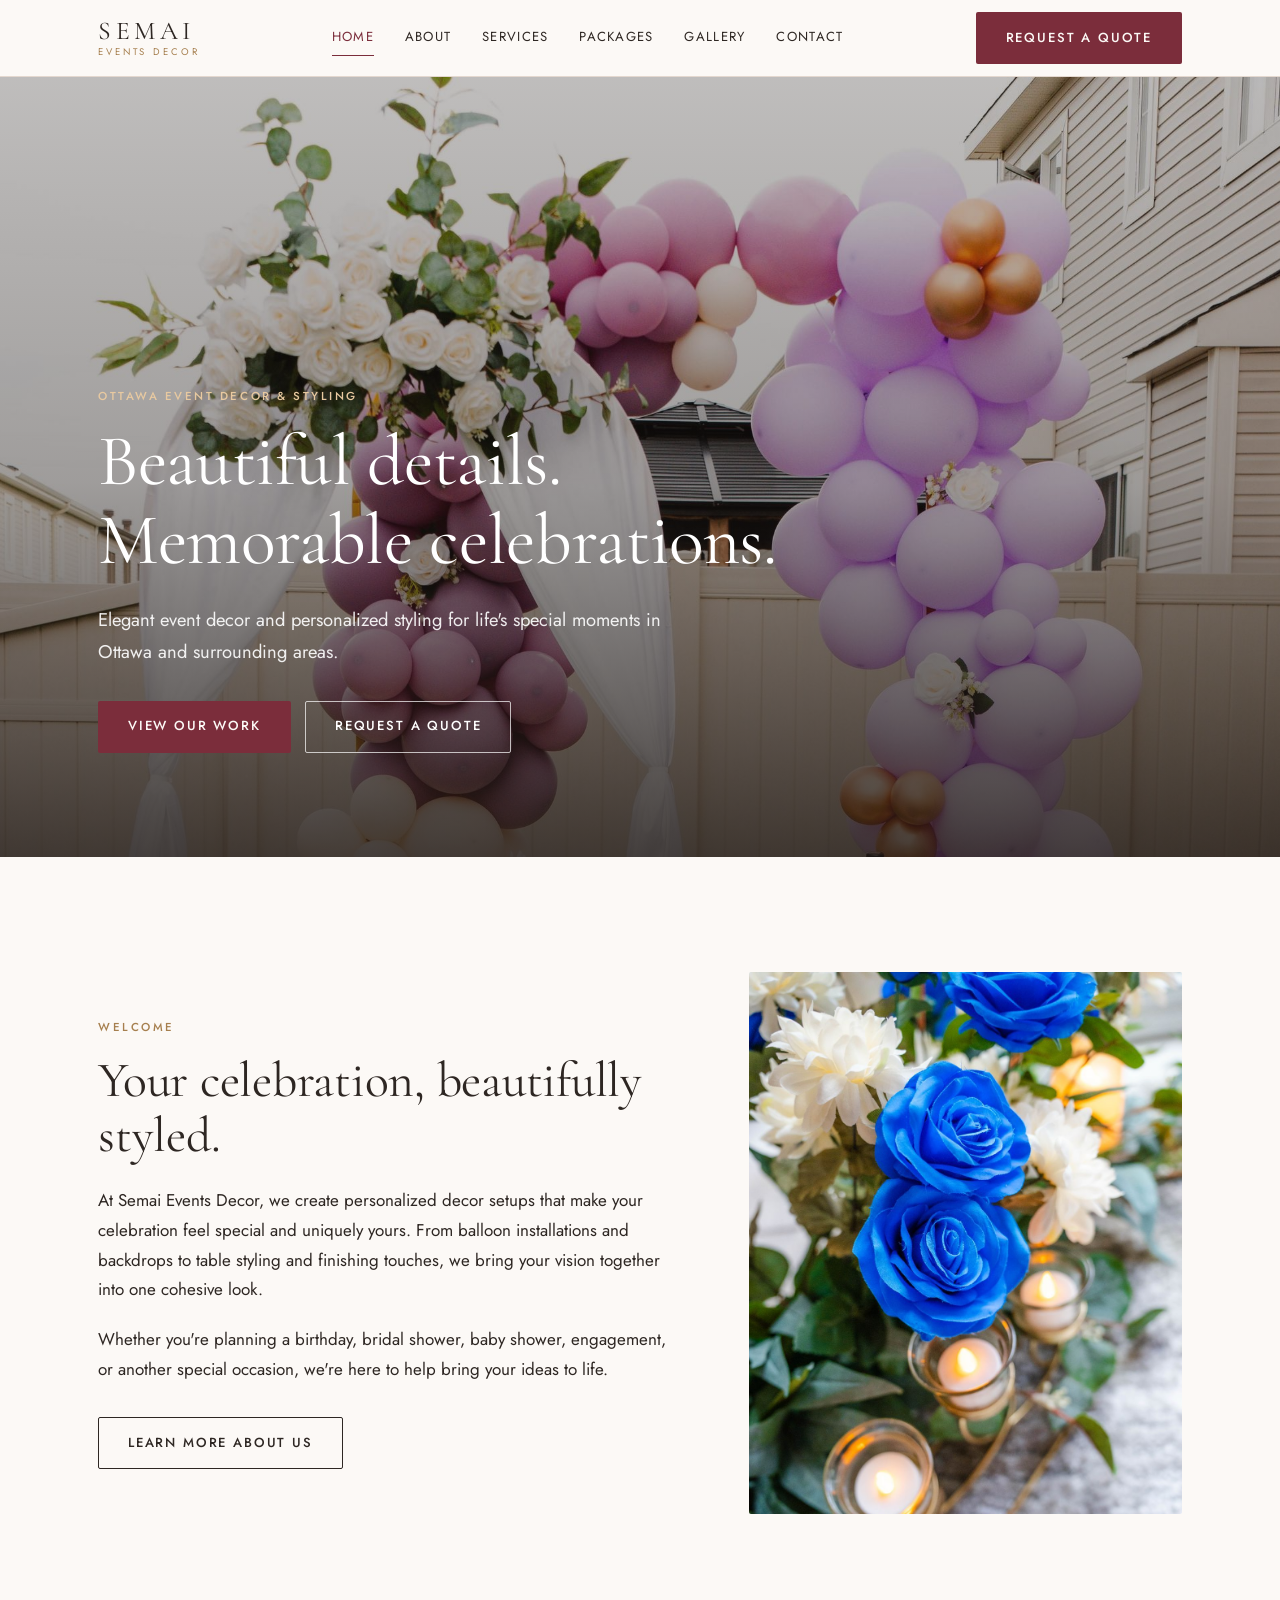
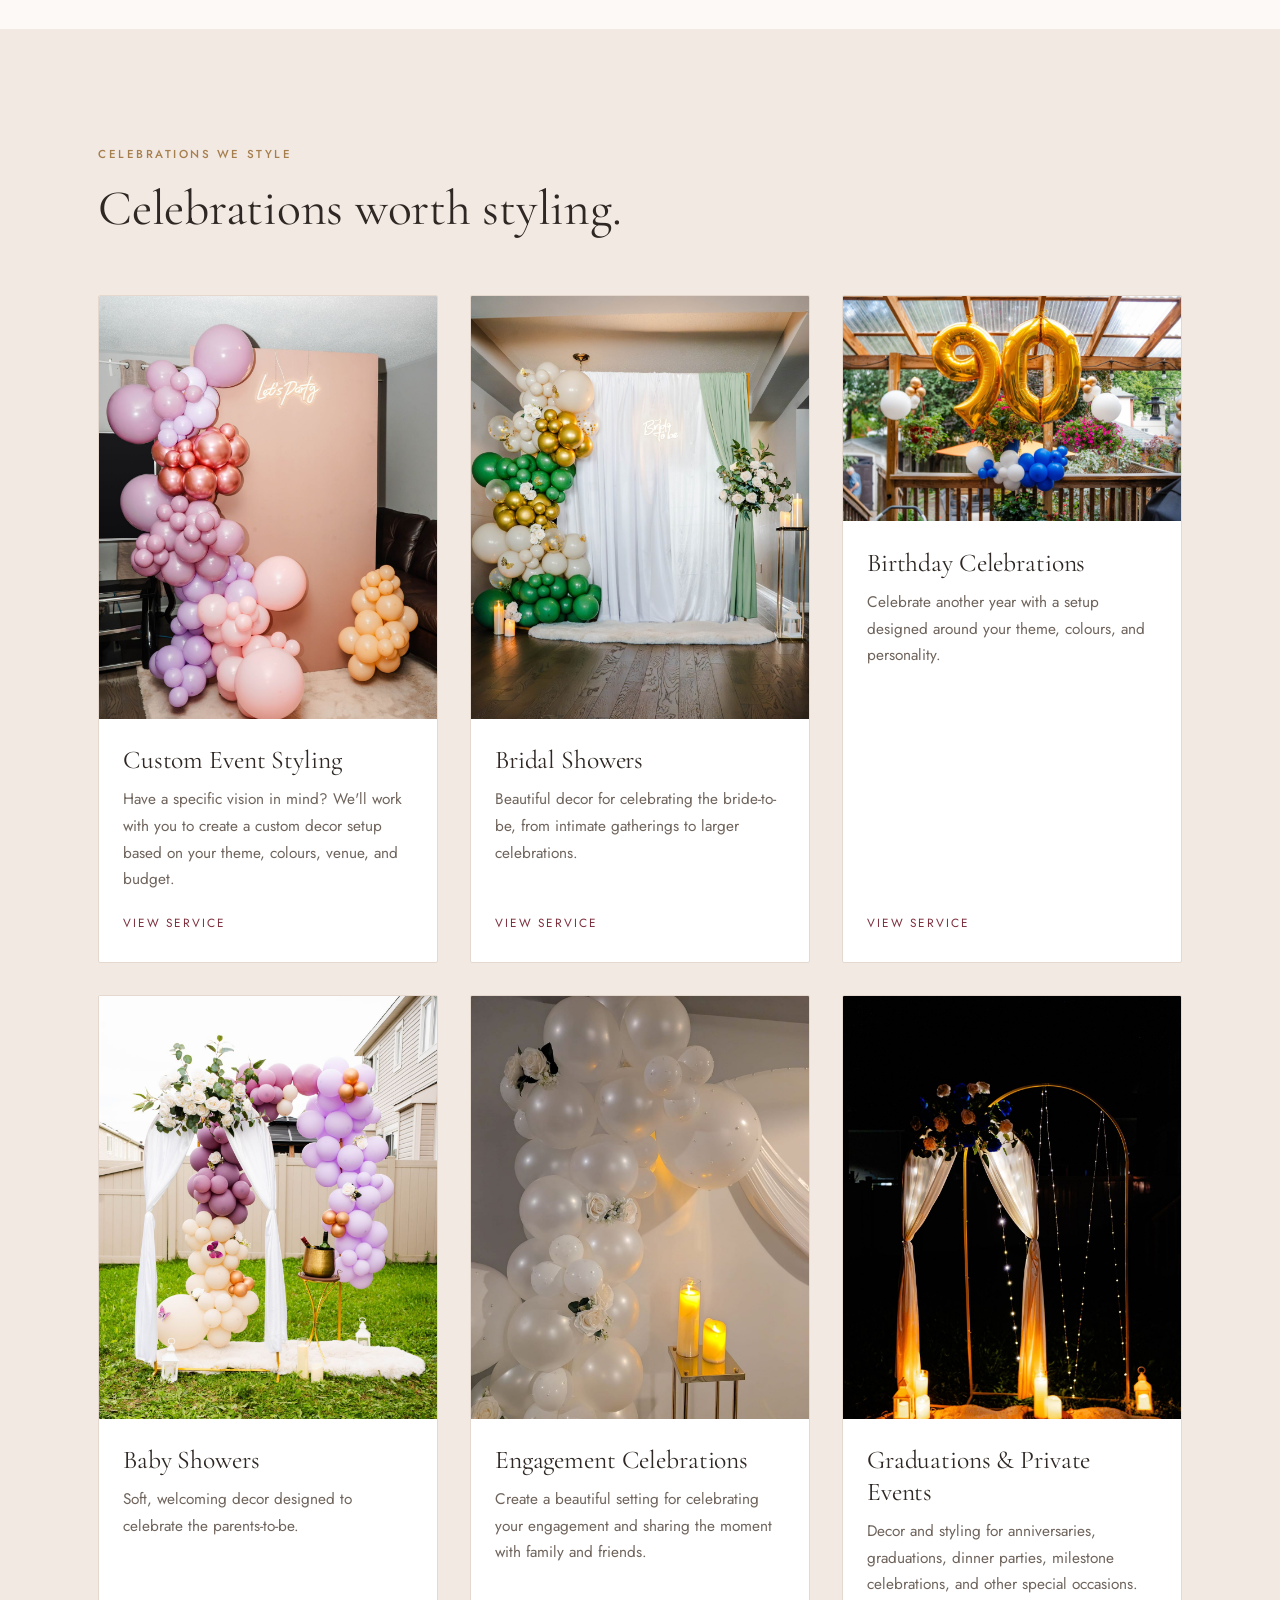
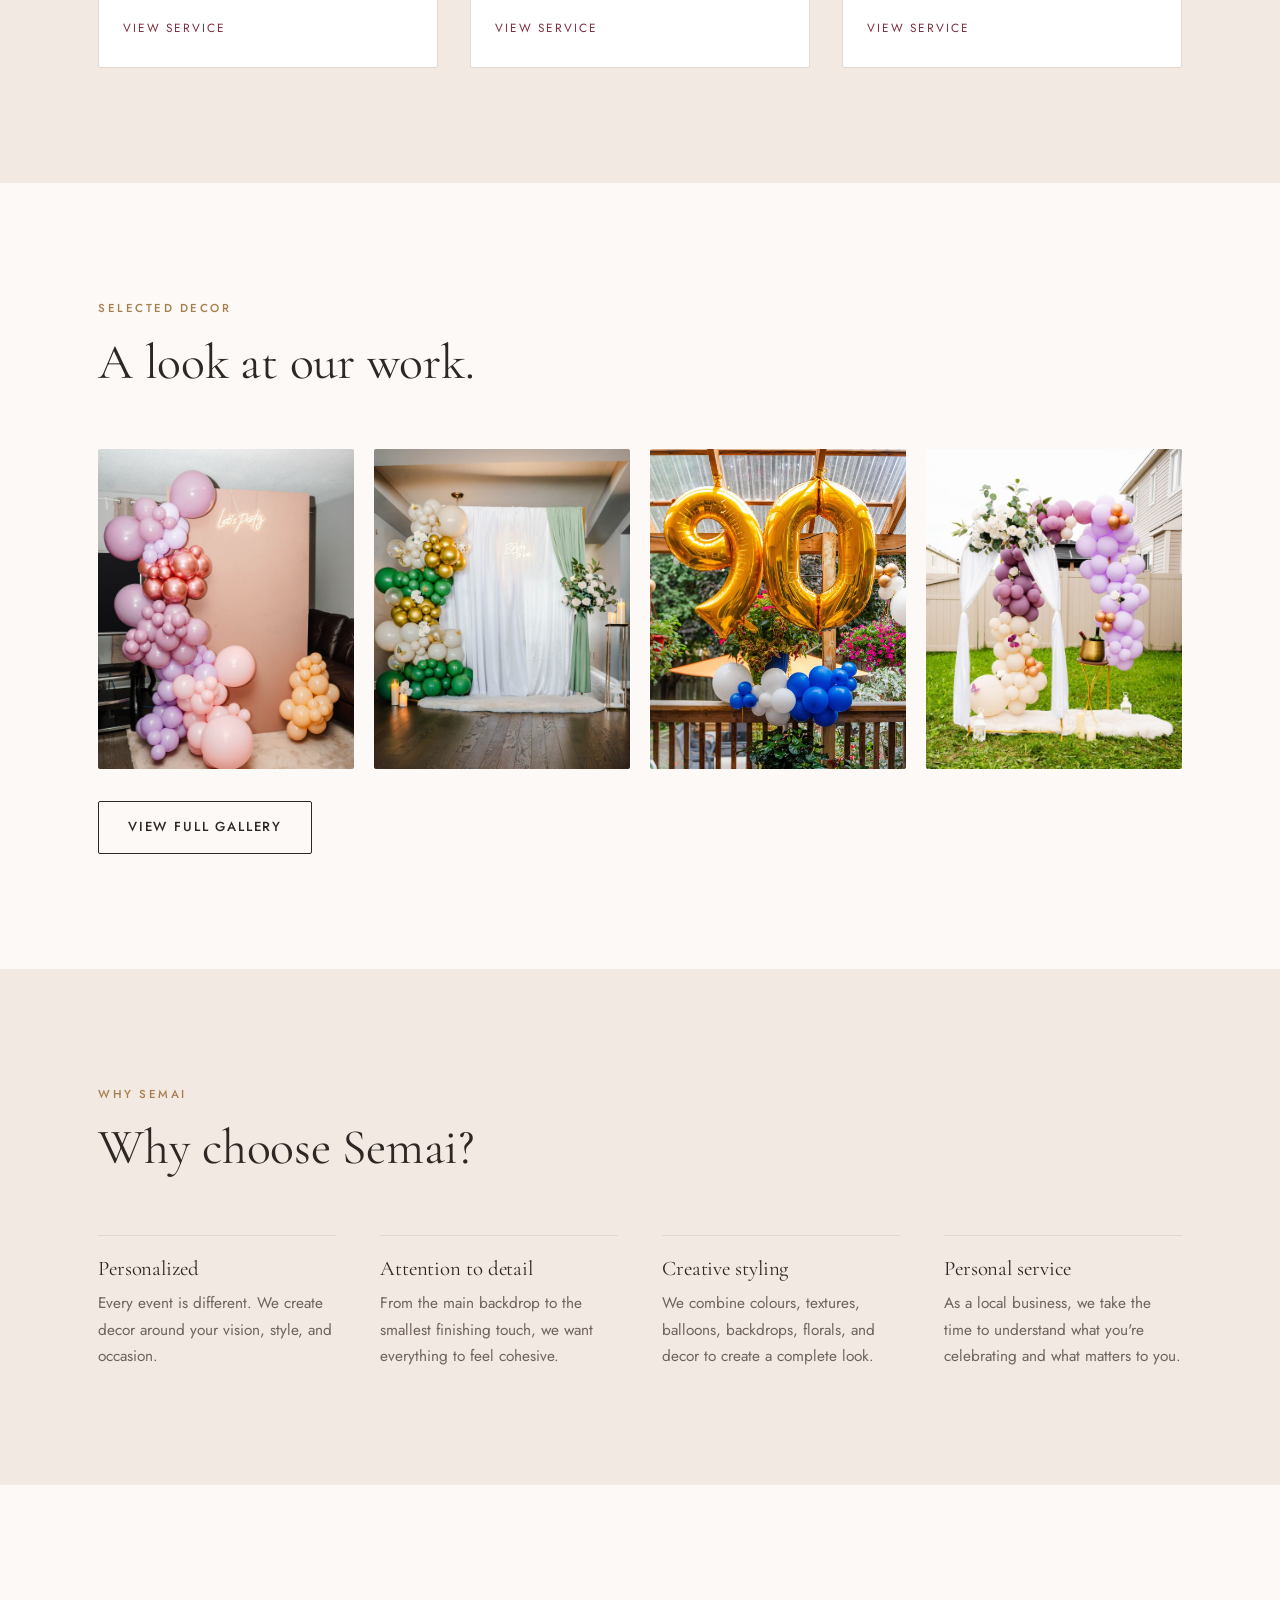
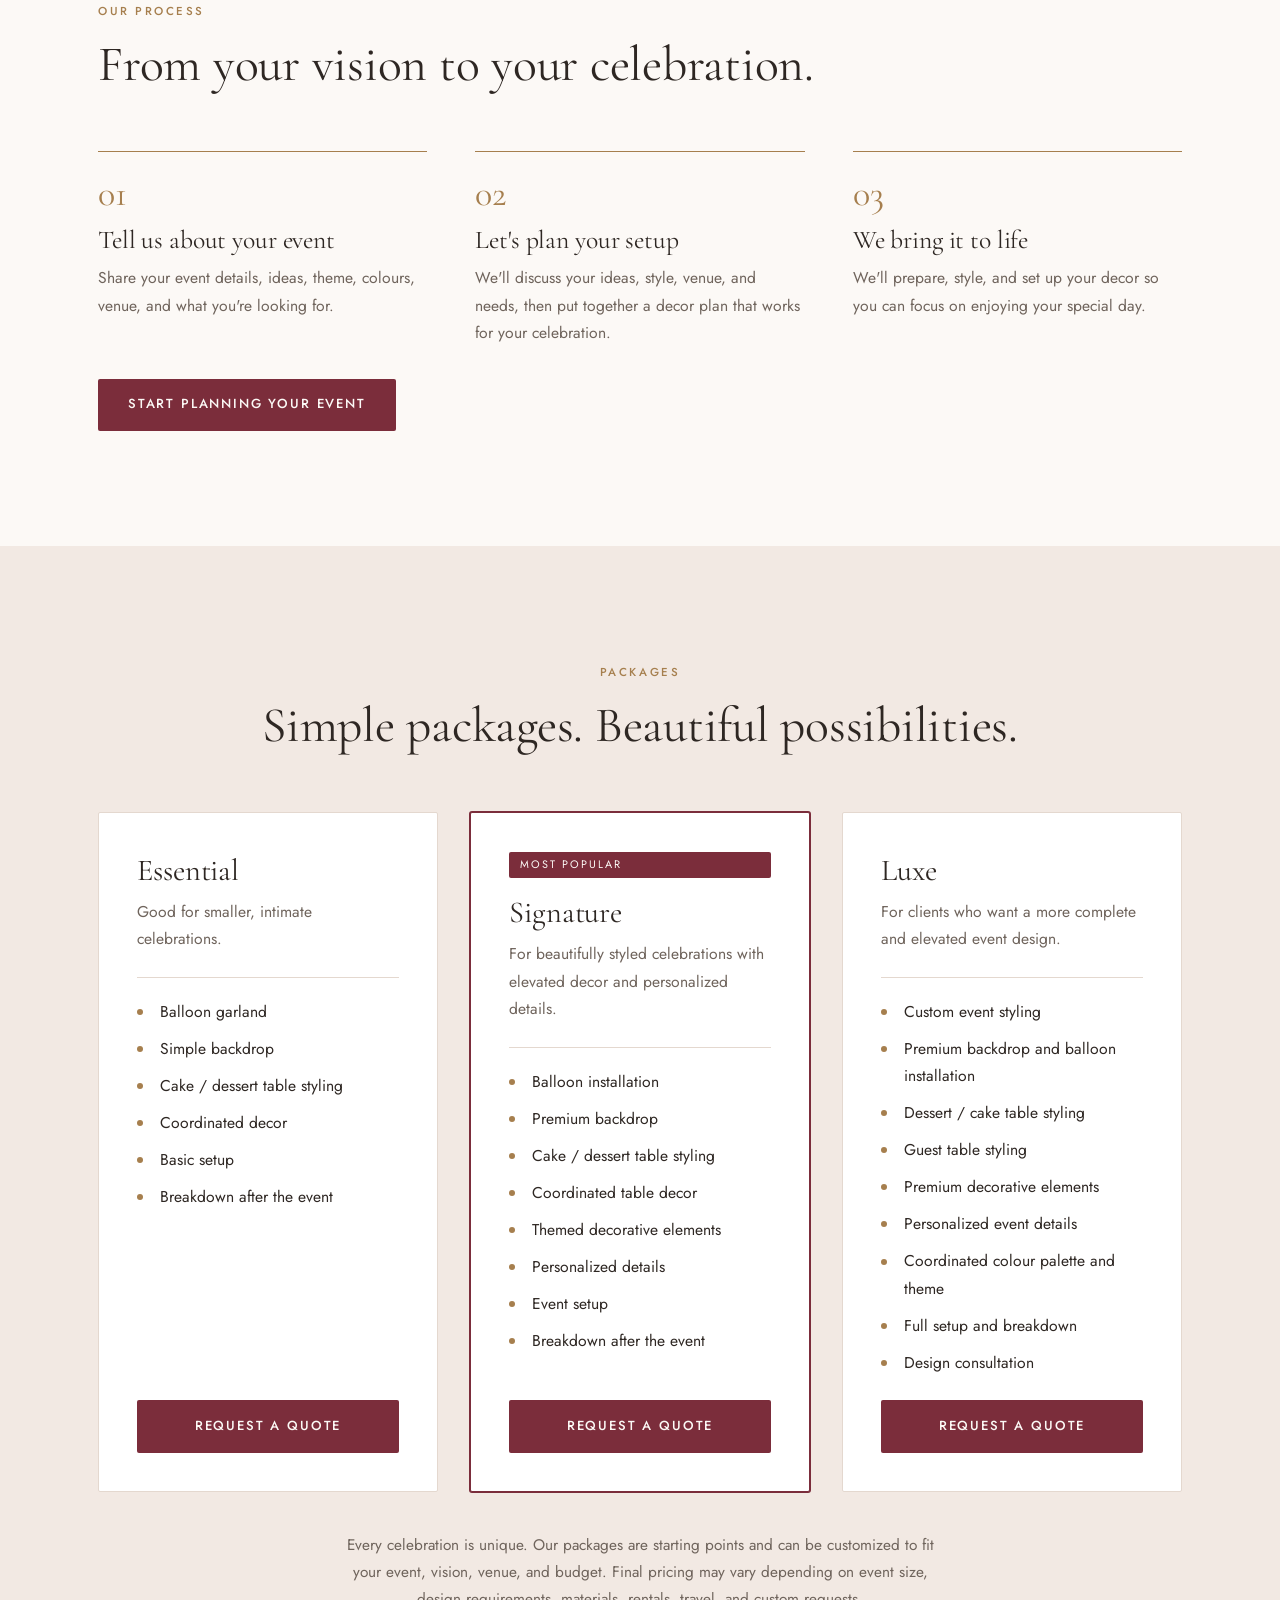
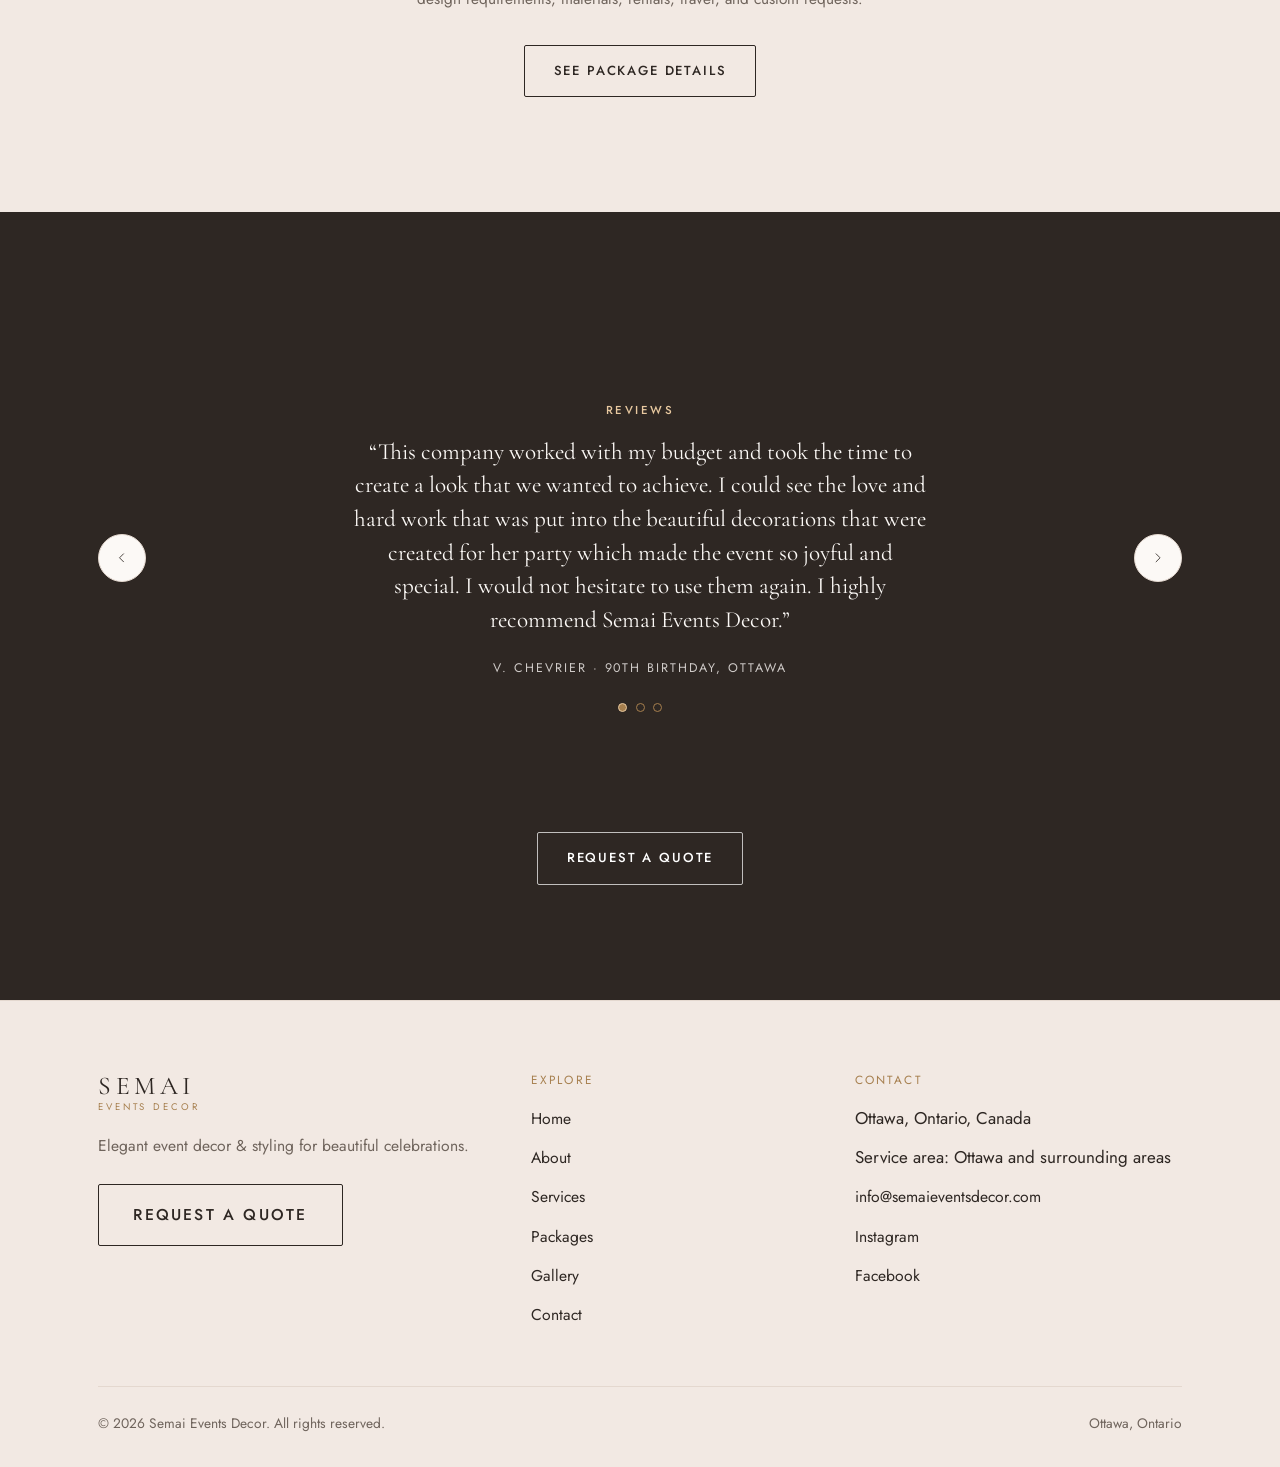
==== commit e06cf5d2: "Add files via upload" ====
--- a/index.html
+++ b/index.html
@@ -4,18 +4,18 @@
 <meta charset="utf-8">
 <meta name="viewport" content="width=device-width, initial-scale=1">
 <title>Ottawa Balloon Decor &amp; Event Styling | Semai Events Decor</title>
-<meta name="description" content="Ottawa event decorator specialising in balloon garlands, backdrops and styling for bridal showers, baby showers, birthdays, engagements and private events in Ottawa and surrounding areas.">
+<meta name="description" content="Ottawa event decorator specialising in balloon garlands, backdrops and styling for bridal showers, baby showers, birthdays, graduations, engagements and private events in Ottawa and surrounding areas.">
 <meta name="author" content="Semai Events Decor">
 <link rel="canonical" href="https://semaieventsdecor.com/">
 <meta property="og:type" content="website">
 <meta property="og:site_name" content="Semai Events Decor">
 <meta property="og:title" content="Ottawa Balloon Decor &amp; Event Styling | Semai Events Decor">
-<meta property="og:description" content="Ottawa event decorator specialising in balloon garlands, backdrops and styling for bridal showers, baby showers, birthdays, engagements and private events in Ottawa and surrounding areas.">
+<meta property="og:description" content="Ottawa event decorator specialising in balloon garlands, backdrops and styling for bridal showers, baby showers, birthdays, graduations, engagements and private events in Ottawa and surrounding areas.">
 <meta property="og:url" content="https://semaieventsdecor.com/">
 <meta property="og:image" content="https://semaieventsdecor.com/hero.jpg">
 <meta name="twitter:card" content="summary_large_image">
 <meta name="twitter:title" content="Ottawa Balloon Decor &amp; Event Styling | Semai Events Decor">
-<meta name="twitter:description" content="Ottawa event decorator specialising in balloon garlands, backdrops and styling for bridal showers, baby showers, birthdays, engagements and private events in Ottawa and surrounding areas.">
+<meta name="twitter:description" content="Ottawa event decorator specialising in balloon garlands, backdrops and styling for bridal showers, baby showers, birthdays, graduations, engagements and private events in Ottawa and surrounding areas.">
 <meta name="twitter:image" content="https://semaieventsdecor.com/hero.jpg">
 <link rel="preconnect" href="https://fonts.googleapis.com">
 <link rel="preconnect" href="https://fonts.gstatic.com" crossorigin>
@@ -59,6 +59,7 @@
     "event styling",
     "bridal shower decor",
     "baby shower decor",
+    "graduation decor",
     "birthday decor"
   ],
   "hasOfferCatalog": {
@@ -91,6 +92,13 @@
         "itemOffered": {
           "@type": "Service",
           "name": "Baby Shower Decor"
+        }
+      },
+      {
+        "@type": "Offer",
+        "itemOffered": {
+          "@type": "Service",
+          "name": "Graduation Decor"
         }
       },
       {
@@ -150,8 +158,8 @@
     <div class="split__body">
       <span class="eyebrow">Welcome</span>
       <h2>Your celebration, beautifully styled.</h2>
-      <p>Semai Events Decor is an Ottawa-based event decor and styling business dedicated to creating beautiful, thoughtfully designed celebrations. From intimate birthday celebrations and bridal showers to baby showers, engagement parties and special events, we help bring your vision to life through elegant decor, creative styling, and carefully selected details.</p>
-      <p>We believe every celebration should feel personal and special. Whether you have a clear vision or need help bringing your ideas together, we work closely with you to create a setup that reflects your style, occasion, and personality.</p>
+      <p>At Semai Events Decor, we create personalized decor setups that make your celebration feel special and uniquely yours. From balloon installations and backdrops to table styling and finishing touches, we bring your vision together into one cohesive look.</p>
+      <p>Whether you&#39;re planning a birthday, bridal shower, baby shower, engagement, or another special occasion, we&#39;re here to help bring your ideas to life.</p>
       <div class="btn-row"><a class="btn btn--ghost" href="about.html">Learn more about us</a></div>
     </div>
     <div class="split__media"><img src="about-studio.jpg" data-fallback="https://semaieventsdecor.lovable.app/assets/about-studio-kHiAcxfi.jpg" alt="Close-up of blue roses, white blooms and candlelight in a Semai Events Decor arrangement" loading="lazy"></div>
@@ -162,48 +170,48 @@
   <div class="wrap">
     <div class="section-head">
       <span class="eyebrow">Celebrations we style</span>
-      <h2>Every kind of occasion.</h2>
+      <h2>Celebrations worth styling.</h2>
     </div>
     <div class="cards"><a class="card" href="services.html">
   <div class="card__media"><img src="service-custom.jpg" data-fallback="https://semaieventsdecor.lovable.app/assets/service-custom-Btgn97VC.jpg" alt="Balloon garland in mauve, lilac, blush and rose gold framing a peach backdrop with a Let&#39;s Party neon sign" loading="lazy"></div>
   <div class="card__body">
     <h3>Custom Event Styling</h3>
-    <p>Have something specific in mind? We can work with you to create a custom decor concept based on your theme, colours, venue, and budget.</p>
+    <p>Have a specific vision in mind? We&#39;ll work with you to create a custom decor setup based on your theme, colours, venue, and budget.</p>
     <span class="card__more">View service</span>
   </div>
 </a><a class="card" href="services.html">
   <div class="card__media"><img src="service-bridal.jpg" data-fallback="https://semaieventsdecor.lovable.app/assets/service-bridal-CkYIw01B.jpg" alt="Green, gold and cream balloon garland beside a white drape with a glowing Bride to be neon sign and a sage curtain with white roses" loading="lazy"></div>
   <div class="card__body">
     <h3>Bridal Showers</h3>
-    <p>Elegant and memorable decor for celebrating the bride-to-be, from intimate gatherings to larger celebrations.</p>
+    <p>Beautiful decor for celebrating the bride-to-be, from intimate gatherings to larger celebrations.</p>
     <span class="card__more">View service</span>
   </div>
 </a><a class="card" href="services.html">
   <div class="card__media" style="--media-ratio: 3 / 2"><img src="service-birthday.jpg" data-fallback="https://semaieventsdecor.lovable.app/assets/service-birthday-DWhHZ_2a.jpg" alt="Ninetieth birthday decor with gold number balloons and a blue and white garland under a garden pergola" loading="lazy"></div>
   <div class="card__body">
     <h3>Birthday Celebrations</h3>
-    <p>Create a fun and beautiful birthday setup designed around your theme, colours, and personality.</p>
+    <p>Celebrate another year with a setup designed around your theme, colours, and personality.</p>
     <span class="card__more">View service</span>
   </div>
 </a><a class="card" href="services.html">
   <div class="card__media"><img src="service-baby.jpg" data-fallback="https://semaieventsdecor.lovable.app/assets/service-baby-DbaqTa8D.jpg" alt="Lilac and mauve balloon arch with white roses and draped fabric in a garden" loading="lazy"></div>
   <div class="card__body">
     <h3>Baby Showers</h3>
-    <p>Beautifully styled baby showers with thoughtful details, coordinated colours, backdrops, and decor.</p>
+    <p>Soft, welcoming decor designed to celebrate the parents-to-be.</p>
     <span class="card__more">View service</span>
   </div>
 </a><a class="card" href="services.html">
   <div class="card__media"><img src="service-engagement.jpg" data-fallback="https://semaieventsdecor.lovable.app/assets/service-engagement-7bYrcUMP.jpg" alt="White pearl balloon garland with ivory roses and candlelight" loading="lazy"></div>
   <div class="card__body">
     <h3>Engagement Celebrations</h3>
-    <p>Celebrate your special moment with an elegant setup designed to make your engagement celebration unforgettable.</p>
+    <p>Create a beautiful setting for celebrating your engagement and sharing the moment with family and friends.</p>
     <span class="card__more">View service</span>
   </div>
 </a><a class="card" href="services.html">
   <div class="card__media"><img src="service-private.jpg" alt="Candlelit gold arch with fairy lights and blue and peach roses at night" loading="lazy"></div>
   <div class="card__body">
-    <h3>Private &amp; Special Events</h3>
-    <p>Decor and styling for anniversaries, graduations, dinner parties, celebrations, and other meaningful occasions.</p>
+    <h3>Graduations &amp; Private Events</h3>
+    <p>Decor and styling for anniversaries, graduations, dinner parties, milestone celebrations, and other special occasions.</p>
     <span class="card__more">View service</span>
   </div>
 </a></div>
@@ -225,9 +233,9 @@
   <div class="wrap">
     <div class="section-head">
       <span class="eyebrow">Why Semai</span>
-      <h2>Designed with intention. Styled with care.</h2>
-    </div>
-    <div class="values"><div class="value"><h3>Personalized</h3><p>Every event is unique, and we create designs around your vision.</p></div><div class="value"><h3>Thoughtful details</h3><p>We believe the little details help make a celebration feel special.</p></div><div class="value"><h3>Creative styling</h3><p>We bring together colours, textures, decor, and visual elements to create a cohesive look.</p></div><div class="value"><h3>Personal service</h3><p>As a growing local business, we value getting to know our clients and understanding what matters to them.</p></div></div>
+      <h2>Why choose Semai?</h2>
+    </div>
+    <div class="values"><div class="value"><h3>Personalized</h3><p>Every event is different. We create decor around your vision, style, and occasion.</p></div><div class="value"><h3>Attention to detail</h3><p>From the main backdrop to the smallest finishing touch, we want everything to feel cohesive.</p></div><div class="value"><h3>Creative styling</h3><p>We combine colours, textures, balloons, backdrops, florals, and decor to create a complete look.</p></div><div class="value"><h3>Personal service</h3><p>As a local business, we take the time to understand what you&#39;re celebrating and what matters to you.</p></div></div>
   </div>
 </section>
 
@@ -237,7 +245,7 @@
       <span class="eyebrow">Our process</span>
       <h2>From your vision to your celebration.</h2>
     </div>
-    <div class="steps"><div class="step"><span class="step__num">01</span><h3>Tell us about your event</h3><p>Share your event details, ideas, theme, colours, venue, and vision with us.</p></div><div class="step"><span class="step__num">02</span><h3>Let's create your design</h3><p>We'll discuss your needs and create a decor approach tailored to your celebration.</p></div><div class="step"><span class="step__num">03</span><h3>We bring it to life</h3><p>We'll prepare, style, and set up your decor so you can focus on enjoying your special day.</p></div></div>
+    <div class="steps"><div class="step"><span class="step__num">01</span><h3>Tell us about your event</h3><p>Share your event details, ideas, theme, colours, venue, and what you&#39;re looking for.</p></div><div class="step"><span class="step__num">02</span><h3>Let's plan your setup</h3><p>We'll discuss your ideas, style, venue, and needs, then put together a decor plan that works for your celebration.</p></div><div class="step"><span class="step__num">03</span><h3>We bring it to life</h3><p>We'll prepare, style, and set up your decor so you can focus on enjoying your special day.</p></div></div>
     <div class="btn-row"><a class="btn btn--solid" href="contact.html">Start planning your event</a></div>
   </div>
 </section>
